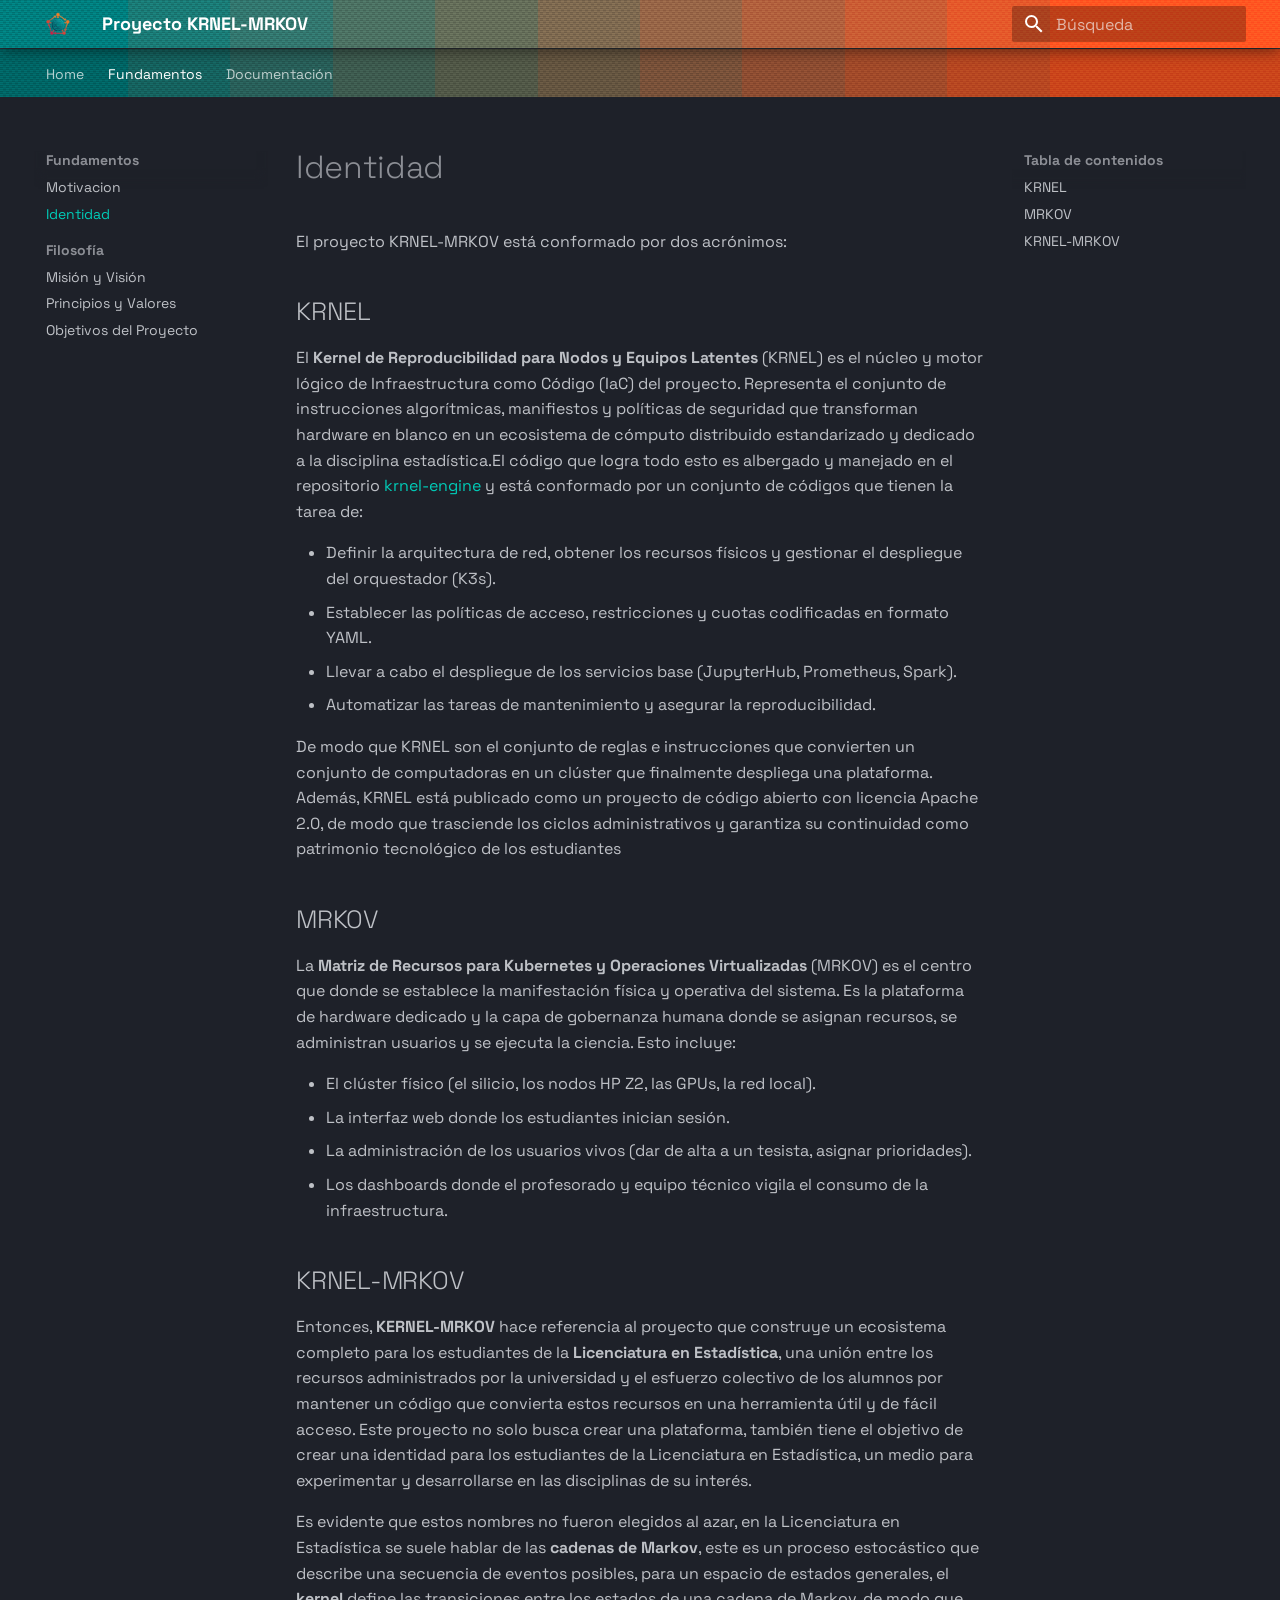
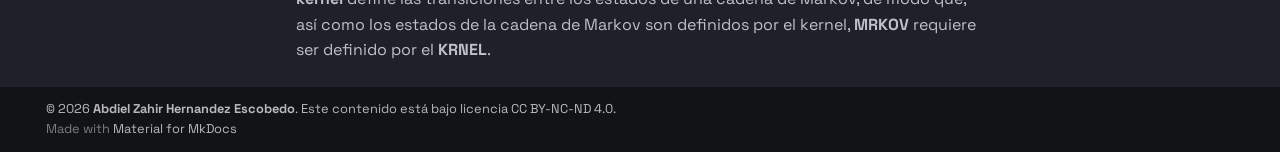
==== fundamentos/identidad/index.html @ 34c0300b "Deployed 8d18aad with MkDocs version: 1.6.1" ====
<!doctype html>
<html lang="es" class="no-js">
  <head>
    
      <meta charset="utf-8">
      <meta name="viewport" content="width=device-width,initial-scale=1">
      
      
        <meta name="author" content="Abdiel Zahir Hernandez Escobedo">
      
      
      
        <link rel="prev" href="../motivacion/">
      
      
        <link rel="next" href="../filosofia/mision-vision/">
      
      
        
      
      
      <link rel="icon" href="../../assets/krnel-mrkov-sqlogo-200.png">
      <meta name="generator" content="mkdocs-1.6.1, mkdocs-material-9.7.6">
    
    
      
        <title>Identidad - Proyecto KRNEL-MRKOV</title>
      
    
    
      <link rel="stylesheet" href="../../assets/stylesheets/main.484c7ddc.min.css">
      
        
        <link rel="stylesheet" href="../../assets/stylesheets/palette.ab4e12ef.min.css">
      
      


    
    
      
    
    
      
        
        
        <link rel="preconnect" href="https://fonts.gstatic.com" crossorigin>
        <link rel="stylesheet" href="https://fonts.googleapis.com/css?family=Space+Grotesk:300,300i,400,400i,700,700i%7CJetBrains+Mono:400,400i,700,700i&display=fallback">
        <style>:root{--md-text-font:"Space Grotesk";--md-code-font:"JetBrains Mono"}</style>
      
    
    
      <link rel="stylesheet" href="../../stylesheets/extra.css">
    
    <script>__md_scope=new URL("../..",location),__md_hash=e=>[...e].reduce(((e,_)=>(e<<5)-e+_.charCodeAt(0)),0),__md_get=(e,_=localStorage,t=__md_scope)=>JSON.parse(_.getItem(t.pathname+"."+e)),__md_set=(e,_,t=localStorage,a=__md_scope)=>{try{t.setItem(a.pathname+"."+e,JSON.stringify(_))}catch(e){}}</script>
    
      

    
    
  </head>
  
  
    
    
      
    
    
    
    
    <body dir="ltr" data-md-color-scheme="slate" data-md-color-primary="teal" data-md-color-accent="deep-orange">
  
    
    <input class="md-toggle" data-md-toggle="drawer" type="checkbox" id="__drawer" autocomplete="off">
    <input class="md-toggle" data-md-toggle="search" type="checkbox" id="__search" autocomplete="off">
    <label class="md-overlay" for="__drawer"></label>
    <div data-md-component="skip">
      
        
        <a href="#identidad" class="md-skip">
          Saltar a contenido
        </a>
      
    </div>
    <div data-md-component="announce">
      
    </div>
    
    
      

<header class="md-header" data-md-component="header">
  <nav class="md-header__inner md-grid" aria-label="Cabecera">
    <a href="../.." title="Proyecto KRNEL-MRKOV" class="md-header__button md-logo" aria-label="Proyecto KRNEL-MRKOV" data-md-component="logo">
      
  <img src="../../assets/krnel-mrkov-sqlogo.png" alt="logo">

    </a>
    <label class="md-header__button md-icon" for="__drawer">
      
      <svg xmlns="http://www.w3.org/2000/svg" viewBox="0 0 24 24"><path d="M3 6h18v2H3zm0 5h18v2H3zm0 5h18v2H3z"/></svg>
    </label>
    <div class="md-header__title" data-md-component="header-title">
      <div class="md-header__ellipsis">
        <div class="md-header__topic">
          <span class="md-ellipsis">
            Proyecto KRNEL-MRKOV
          </span>
        </div>
        <div class="md-header__topic" data-md-component="header-topic">
          <span class="md-ellipsis">
            
              Identidad
            
          </span>
        </div>
      </div>
    </div>
    
      
        <form class="md-header__option" data-md-component="palette">
  
    
    
    
    <input class="md-option" data-md-color-media="" data-md-color-scheme="slate" data-md-color-primary="teal" data-md-color-accent="deep-orange"  aria-hidden="true"  type="radio" name="__palette" id="__palette_0">
    
  
</form>
      
    
    
      <script>var palette=__md_get("__palette");if(palette&&palette.color){if("(prefers-color-scheme)"===palette.color.media){var media=matchMedia("(prefers-color-scheme: light)"),input=document.querySelector(media.matches?"[data-md-color-media='(prefers-color-scheme: light)']":"[data-md-color-media='(prefers-color-scheme: dark)']");palette.color.media=input.getAttribute("data-md-color-media"),palette.color.scheme=input.getAttribute("data-md-color-scheme"),palette.color.primary=input.getAttribute("data-md-color-primary"),palette.color.accent=input.getAttribute("data-md-color-accent")}for(var[key,value]of Object.entries(palette.color))document.body.setAttribute("data-md-color-"+key,value)}</script>
    
    
    
      
      
        <label class="md-header__button md-icon" for="__search">
          
          <svg xmlns="http://www.w3.org/2000/svg" viewBox="0 0 24 24"><path d="M9.5 3A6.5 6.5 0 0 1 16 9.5c0 1.61-.59 3.09-1.56 4.23l.27.27h.79l5 5-1.5 1.5-5-5v-.79l-.27-.27A6.52 6.52 0 0 1 9.5 16 6.5 6.5 0 0 1 3 9.5 6.5 6.5 0 0 1 9.5 3m0 2C7 5 5 7 5 9.5S7 14 9.5 14 14 12 14 9.5 12 5 9.5 5"/></svg>
        </label>
        <div class="md-search" data-md-component="search" role="dialog">
  <label class="md-search__overlay" for="__search"></label>
  <div class="md-search__inner" role="search">
    <form class="md-search__form" name="search">
      <input type="text" class="md-search__input" name="query" aria-label="Búsqueda" placeholder="Búsqueda" autocapitalize="off" autocorrect="off" autocomplete="off" spellcheck="false" data-md-component="search-query" required>
      <label class="md-search__icon md-icon" for="__search">
        
        <svg xmlns="http://www.w3.org/2000/svg" viewBox="0 0 24 24"><path d="M9.5 3A6.5 6.5 0 0 1 16 9.5c0 1.61-.59 3.09-1.56 4.23l.27.27h.79l5 5-1.5 1.5-5-5v-.79l-.27-.27A6.52 6.52 0 0 1 9.5 16 6.5 6.5 0 0 1 3 9.5 6.5 6.5 0 0 1 9.5 3m0 2C7 5 5 7 5 9.5S7 14 9.5 14 14 12 14 9.5 12 5 9.5 5"/></svg>
        
        <svg xmlns="http://www.w3.org/2000/svg" viewBox="0 0 24 24"><path d="M20 11v2H8l5.5 5.5-1.42 1.42L4.16 12l7.92-7.92L13.5 5.5 8 11z"/></svg>
      </label>
      <nav class="md-search__options" aria-label="Buscar">
        
        <button type="reset" class="md-search__icon md-icon" title="Limpiar" aria-label="Limpiar" tabindex="-1">
          
          <svg xmlns="http://www.w3.org/2000/svg" viewBox="0 0 24 24"><path d="M19 6.41 17.59 5 12 10.59 6.41 5 5 6.41 10.59 12 5 17.59 6.41 19 12 13.41 17.59 19 19 17.59 13.41 12z"/></svg>
        </button>
      </nav>
      
        <div class="md-search__suggest" data-md-component="search-suggest"></div>
      
    </form>
    <div class="md-search__output">
      <div class="md-search__scrollwrap" tabindex="0" data-md-scrollfix>
        <div class="md-search-result" data-md-component="search-result">
          <div class="md-search-result__meta">
            Inicializando búsqueda
          </div>
          <ol class="md-search-result__list" role="presentation"></ol>
        </div>
      </div>
    </div>
  </div>
</div>
      
    
    
  </nav>
  
</header>
    
    <div class="md-container" data-md-component="container">
      
      
        
          
            
<nav class="md-tabs" aria-label="Pestañas" data-md-component="tabs">
  <div class="md-grid">
    <ul class="md-tabs__list">
      
        
  
  
  
  
    <li class="md-tabs__item">
      <a href="../.." class="md-tabs__link">
        
  
  
    
  
  Home

      </a>
    </li>
  

      
        
  
  
  
    
  
  
    
    
      <li class="md-tabs__item md-tabs__item--active">
        <a href="../motivacion/" class="md-tabs__link">
          
  
  
  Fundamentos

        </a>
      </li>
    
  

      
        
  
  
  
  
    
    
      <li class="md-tabs__item">
        <a href="../../documentacion/00_inicio/" class="md-tabs__link">
          
  
  
  Documentación

        </a>
      </li>
    
  

      
    </ul>
  </div>
</nav>
          
        
      
      <main class="md-main" data-md-component="main">
        <div class="md-main__inner md-grid">
          
            
              
              <div class="md-sidebar md-sidebar--primary" data-md-component="sidebar" data-md-type="navigation" >
                <div class="md-sidebar__scrollwrap">
                  <div class="md-sidebar__inner">
                    


  


<nav class="md-nav md-nav--primary md-nav--lifted" aria-label="Navegación" data-md-level="0">
  <label class="md-nav__title" for="__drawer">
    <a href="../.." title="Proyecto KRNEL-MRKOV" class="md-nav__button md-logo" aria-label="Proyecto KRNEL-MRKOV" data-md-component="logo">
      
  <img src="../../assets/krnel-mrkov-sqlogo.png" alt="logo">

    </a>
    Proyecto KRNEL-MRKOV
  </label>
  
  <ul class="md-nav__list" data-md-scrollfix>
    
      
      
  
  
  
  
    <li class="md-nav__item">
      <a href="../.." class="md-nav__link">
        
  
  
  <span class="md-ellipsis">
    
  
    Home
  

    
  </span>
  
  

      </a>
    </li>
  

    
      
      
  
  
    
  
  
  
    
    
    
    
      
        
        
      
      
        
      
    
    
    <li class="md-nav__item md-nav__item--active md-nav__item--section md-nav__item--nested">
      
        
        
        <input class="md-nav__toggle md-toggle " type="checkbox" id="__nav_2" checked>
        
          
          <label class="md-nav__link" for="__nav_2" id="__nav_2_label" tabindex="">
            
  
  
  <span class="md-ellipsis">
    
  
    Fundamentos
  

    
  </span>
  
  

            <span class="md-nav__icon md-icon"></span>
          </label>
        
        <nav class="md-nav" data-md-level="1" aria-labelledby="__nav_2_label" aria-expanded="true">
          <label class="md-nav__title" for="__nav_2">
            <span class="md-nav__icon md-icon"></span>
            
  
    Fundamentos
  

          </label>
          <ul class="md-nav__list" data-md-scrollfix>
            
              
                
  
  
  
  
    <li class="md-nav__item">
      <a href="../motivacion/" class="md-nav__link">
        
  
  
  <span class="md-ellipsis">
    
  
    Motivacion
  

    
  </span>
  
  

      </a>
    </li>
  

              
            
              
                
  
  
    
  
  
  
    <li class="md-nav__item md-nav__item--active">
      
      <input class="md-nav__toggle md-toggle" type="checkbox" id="__toc">
      
      
        
      
      
        <label class="md-nav__link md-nav__link--active" for="__toc">
          
  
  
  <span class="md-ellipsis">
    
  
    Identidad
  

    
  </span>
  
  

          <span class="md-nav__icon md-icon"></span>
        </label>
      
      <a href="./" class="md-nav__link md-nav__link--active">
        
  
  
  <span class="md-ellipsis">
    
  
    Identidad
  

    
  </span>
  
  

      </a>
      
        

<nav class="md-nav md-nav--secondary" aria-label="Tabla de contenidos">
  
  
  
    
  
  
    <label class="md-nav__title" for="__toc">
      <span class="md-nav__icon md-icon"></span>
      Tabla de contenidos
    </label>
    <ul class="md-nav__list" data-md-component="toc" data-md-scrollfix>
      
        <li class="md-nav__item">
  <a href="#krnel" class="md-nav__link">
    <span class="md-ellipsis">
      
        KRNEL
      
    </span>
  </a>
  
</li>
      
        <li class="md-nav__item">
  <a href="#mrkov" class="md-nav__link">
    <span class="md-ellipsis">
      
        MRKOV
      
    </span>
  </a>
  
</li>
      
        <li class="md-nav__item">
  <a href="#krnel-mrkov" class="md-nav__link">
    <span class="md-ellipsis">
      
        KRNEL-MRKOV
      
    </span>
  </a>
  
</li>
      
    </ul>
  
</nav>
      
    </li>
  

              
            
              
                
  
  
  
  
    
    
    
    
      
      
        
          
          
        
      
    
    
    <li class="md-nav__item md-nav__item--section md-nav__item--nested">
      
        
        
        <input class="md-nav__toggle md-toggle " type="checkbox" id="__nav_2_3" >
        
          
          <label class="md-nav__link" for="__nav_2_3" id="__nav_2_3_label" tabindex="">
            
  
  
  <span class="md-ellipsis">
    
  
    Filosofía
  

    
  </span>
  
  

            <span class="md-nav__icon md-icon"></span>
          </label>
        
        <nav class="md-nav" data-md-level="2" aria-labelledby="__nav_2_3_label" aria-expanded="false">
          <label class="md-nav__title" for="__nav_2_3">
            <span class="md-nav__icon md-icon"></span>
            
  
    Filosofía
  

          </label>
          <ul class="md-nav__list" data-md-scrollfix>
            
              
                
  
  
  
  
    <li class="md-nav__item">
      <a href="../filosofia/mision-vision/" class="md-nav__link">
        
  
  
  <span class="md-ellipsis">
    
  
    Misión y Visión
  

    
  </span>
  
  

      </a>
    </li>
  

              
            
              
                
  
  
  
  
    <li class="md-nav__item">
      <a href="../filosofia/principios/" class="md-nav__link">
        
  
  
  <span class="md-ellipsis">
    
  
    Principios y Valores
  

    
  </span>
  
  

      </a>
    </li>
  

              
            
              
                
  
  
  
  
    <li class="md-nav__item">
      <a href="../filosofia/objetivos/" class="md-nav__link">
        
  
  
  <span class="md-ellipsis">
    
  
    Objetivos del Proyecto
  

    
  </span>
  
  

      </a>
    </li>
  

              
            
          </ul>
        </nav>
      
    </li>
  

              
            
          </ul>
        </nav>
      
    </li>
  

    
      
      
  
  
  
  
    
    
    
    
      
      
        
      
    
    
    <li class="md-nav__item md-nav__item--nested">
      
        
        
        <input class="md-nav__toggle md-toggle " type="checkbox" id="__nav_3" >
        
          
          <label class="md-nav__link" for="__nav_3" id="__nav_3_label" tabindex="0">
            
  
  
  <span class="md-ellipsis">
    
  
    Documentación
  

    
  </span>
  
  

            <span class="md-nav__icon md-icon"></span>
          </label>
        
        <nav class="md-nav" data-md-level="1" aria-labelledby="__nav_3_label" aria-expanded="false">
          <label class="md-nav__title" for="__nav_3">
            <span class="md-nav__icon md-icon"></span>
            
  
    Documentación
  

          </label>
          <ul class="md-nav__list" data-md-scrollfix>
            
              
                
  
  
  
  
    <li class="md-nav__item">
      <a href="../../documentacion/00_inicio/" class="md-nav__link">
        
  
  
  <span class="md-ellipsis">
    
  
    Bienvenido a la documentación del proyecto KRNEL-MRKOV
  

    
  </span>
  
  

      </a>
    </li>
  

              
            
          </ul>
        </nav>
      
    </li>
  

    
  </ul>
</nav>
                  </div>
                </div>
              </div>
            
            
              
              <div class="md-sidebar md-sidebar--secondary" data-md-component="sidebar" data-md-type="toc" >
                <div class="md-sidebar__scrollwrap">
                  <div class="md-sidebar__inner">
                    

<nav class="md-nav md-nav--secondary" aria-label="Tabla de contenidos">
  
  
  
    
  
  
    <label class="md-nav__title" for="__toc">
      <span class="md-nav__icon md-icon"></span>
      Tabla de contenidos
    </label>
    <ul class="md-nav__list" data-md-component="toc" data-md-scrollfix>
      
        <li class="md-nav__item">
  <a href="#krnel" class="md-nav__link">
    <span class="md-ellipsis">
      
        KRNEL
      
    </span>
  </a>
  
</li>
      
        <li class="md-nav__item">
  <a href="#mrkov" class="md-nav__link">
    <span class="md-ellipsis">
      
        MRKOV
      
    </span>
  </a>
  
</li>
      
        <li class="md-nav__item">
  <a href="#krnel-mrkov" class="md-nav__link">
    <span class="md-ellipsis">
      
        KRNEL-MRKOV
      
    </span>
  </a>
  
</li>
      
    </ul>
  
</nav>
                  </div>
                </div>
              </div>
            
          
          
            <div class="md-content" data-md-component="content">
              
              <article class="md-content__inner md-typeset">
                
                  



<h1 id="identidad">Identidad</h1>
<p>El proyecto KRNEL-MRKOV está conformado por dos acrónimos:</p>
<h2 id="krnel">KRNEL</h2>
<p>El <strong>Kernel de Reproducibilidad para Nodos y Equipos Latentes</strong> (KRNEL) es el núcleo y motor lógico de Infraestructura como Código (IaC) del proyecto. Representa el conjunto de instrucciones algorítmicas, manifiestos y políticas de seguridad que transforman hardware en blanco en un ecosistema de cómputo distribuido estandarizado y dedicado a la disciplina estadística.El código que logra todo esto es albergado y manejado en el repositorio <a href="https://github.com/abdzher/krnel-engine">krnel-engine</a> y está conformado por un conjunto de códigos que tienen la tarea de:</p>
<ul>
<li>Definir la arquitectura de red, obtener los recursos físicos y gestionar el despliegue del orquestador (K3s).</li>
<li>Establecer las políticas de acceso, restricciones y cuotas codificadas en formato YAML.</li>
<li>Llevar a cabo el despliegue de los servicios base (JupyterHub, Prometheus, Spark).</li>
<li>Automatizar las tareas de mantenimiento y asegurar la reproducibilidad.</li>
</ul>
<p>De modo que KRNEL son el conjunto de reglas e instrucciones que convierten un conjunto de computadoras en un clúster que finalmente despliega una plataforma. Además, KRNEL está publicado como un proyecto de código abierto con licencia Apache 2.0, de modo que trasciende los ciclos administrativos y garantiza su continuidad como patrimonio tecnológico de los estudiantes</p>
<h2 id="mrkov">MRKOV</h2>
<p>La <strong>Matriz de Recursos para Kubernetes y Operaciones Virtualizadas</strong> (MRKOV) es el centro que donde se establece la manifestación física y operativa del sistema. Es la plataforma de hardware dedicado y la capa de gobernanza humana donde se asignan recursos, se administran usuarios y se ejecuta la ciencia. Esto incluye:</p>
<ul>
<li>El clúster físico (el silicio, los nodos HP Z2, las GPUs, la red local).</li>
<li>La interfaz web donde los estudiantes inician sesión.</li>
<li>La administración de los usuarios vivos (dar de alta a un tesista, asignar prioridades).</li>
<li>Los dashboards donde el profesorado y equipo técnico vigila el consumo de la infraestructura.</li>
</ul>
<h2 id="krnel-mrkov">KRNEL-MRKOV</h2>
<p>Entonces, <strong>KERNEL-MRKOV</strong> hace referencia al proyecto que construye un ecosistema completo para los estudiantes de la <strong>Licenciatura en Estadística</strong>, una unión entre los recursos administrados por la universidad y el esfuerzo colectivo de los alumnos por mantener un código que convierta estos recursos en una herramienta útil y de fácil acceso. Este proyecto no solo busca crear una plataforma, también tiene el objetivo de crear una identidad para los estudiantes de la Licenciatura en Estadística, un medio para experimentar y desarrollarse en las disciplinas de su interés.</p>
<p>Es evidente que estos nombres no fueron elegidos al azar, en la Licenciatura en Estadística se suele hablar de las <strong>cadenas de Markov</strong>, este es un proceso estocástico que describe una secuencia de eventos posibles, para un espacio de estados generales, el <strong>kernel</strong> define las transiciones entre los estados de una cadena de Markov, de modo que, así como los estados de la cadena de Markov son definidos por el kernel, <strong>MRKOV</strong> requiere ser definido por el <strong>KRNEL</strong>.</p>












                
              </article>
            </div>
          
          
<script>var target=document.getElementById(location.hash.slice(1));target&&target.name&&(target.checked=target.name.startsWith("__tabbed_"))</script>
        </div>
        
          <button type="button" class="md-top md-icon" data-md-component="top" hidden>
  
  <svg xmlns="http://www.w3.org/2000/svg" viewBox="0 0 24 24"><path d="M13 20h-2V8l-5.5 5.5-1.42-1.42L12 4.16l7.92 7.92-1.42 1.42L13 8z"/></svg>
  Volver al principio
</button>
        
      </main>
      
        <footer class="md-footer">
  
  <div class="md-footer-meta md-typeset">
    <div class="md-footer-meta__inner md-grid">
      <div class="md-copyright">
  
    <div class="md-copyright__highlight">
      &copy; 2026 <b>Abdiel Zahir Hernandez Escobedo</b>. 
Este contenido está bajo licencia <a href="https://creativecommons.org/licenses/by-nc-nd/4.0/" target="_blank" rel="noopener">CC BY-NC-ND 4.0</a>.
    </div>
  
  
    Made with
    <a href="https://squidfunk.github.io/mkdocs-material/" target="_blank" rel="noopener">
      Material for MkDocs
    </a>
  
</div>
      
    </div>
  </div>
</footer>
      
    </div>
    <div class="md-dialog" data-md-component="dialog">
      <div class="md-dialog__inner md-typeset"></div>
    </div>
    
    
    
      
      
      <script id="__config" type="application/json">{"annotate": null, "base": "../..", "features": ["navigation.tabs", "navigation.sections", "navigation.top", "navigation.tracking", "content.code.copy", "content.code.annotate", "content.footnote.tooltips", "search.suggest", "search.highlight"], "search": "../../assets/javascripts/workers/search.2c215733.min.js", "tags": null, "translations": {"clipboard.copied": "Copiado al portapapeles", "clipboard.copy": "Copiar al portapapeles", "search.result.more.one": "1 m\u00e1s en esta p\u00e1gina", "search.result.more.other": "# m\u00e1s en esta p\u00e1gina", "search.result.none": "No se encontraron documentos", "search.result.one": "1 documento encontrado", "search.result.other": "# documentos encontrados", "search.result.placeholder": "Teclee para comenzar b\u00fasqueda", "search.result.term.missing": "Falta", "select.version": "Seleccionar versi\u00f3n"}, "version": null}</script>
    
    
      <script src="../../assets/javascripts/bundle.79ae519e.min.js"></script>
      
    
  </body>
</html>
---- assets/stylesheets/main.484c7ddc.min.css ----
@charset "UTF-8";html{-webkit-text-size-adjust:none;-moz-text-size-adjust:none;text-size-adjust:none;box-sizing:border-box}*,:after,:before{box-sizing:inherit}@media (prefers-reduced-motion){*,:after,:before{transition:none!important}}body{margin:0}a,button,input,label{-webkit-tap-highlight-color:transparent}a{color:inherit;text-decoration:none}hr{border:0;box-sizing:initial;display:block;height:.05rem;overflow:visible;padding:0}small{font-size:80%}sub,sup{line-height:1em}img{border-style:none}table{border-collapse:initial;border-spacing:0}td,th{font-weight:400;vertical-align:top}button{background:#0000;border:0;font-family:inherit;font-size:inherit;margin:0;padding:0}input{border:0;outline:none}:root{--md-primary-fg-color:#4051b5;--md-primary-fg-color--light:#5d6cc0;--md-primary-fg-color--dark:#303fa1;--md-primary-bg-color:#fff;--md-primary-bg-color--light:#ffffffb3;--md-accent-fg-color:#526cfe;--md-accent-fg-color--transparent:#526cfe1a;--md-accent-bg-color:#fff;--md-accent-bg-color--light:#ffffffb3}[data-md-color-scheme=default]{color-scheme:light}[data-md-color-scheme=default] img[src$="#gh-dark-mode-only"],[data-md-color-scheme=default] img[src$="#only-dark"]{display:none}:root,[data-md-color-scheme=default]{--md-hue:225deg;--md-default-fg-color:#000000de;--md-default-fg-color--light:#0000008a;--md-default-fg-color--lighter:#00000052;--md-default-fg-color--lightest:#00000012;--md-default-bg-color:#fff;--md-default-bg-color--light:#ffffffb3;--md-default-bg-color--lighter:#ffffff4d;--md-default-bg-color--lightest:#ffffff1f;--md-code-fg-color:#36464e;--md-code-bg-color:#f5f5f5;--md-code-bg-color--light:#f5f5f5b3;--md-code-bg-color--lighter:#f5f5f54d;--md-code-hl-color:#4287ff;--md-code-hl-color--light:#4287ff1a;--md-code-hl-number-color:#d52a2a;--md-code-hl-special-color:#db1457;--md-code-hl-function-color:#a846b9;--md-code-hl-constant-color:#6e59d9;--md-code-hl-keyword-color:#3f6ec6;--md-code-hl-string-color:#1c7d4d;--md-code-hl-name-color:var(--md-code-fg-color);--md-code-hl-operator-color:var(--md-default-fg-color--light);--md-code-hl-punctuation-color:var(--md-default-fg-color--light);--md-code-hl-comment-color:var(--md-default-fg-color--light);--md-code-hl-generic-color:var(--md-default-fg-color--light);--md-code-hl-variable-color:var(--md-default-fg-color--light);--md-typeset-color:var(--md-default-fg-color);--md-typeset-a-color:var(--md-primary-fg-color);--md-typeset-del-color:#f5503d26;--md-typeset-ins-color:#0bd57026;--md-typeset-kbd-color:#fafafa;--md-typeset-kbd-accent-color:#fff;--md-typeset-kbd-border-color:#b8b8b8;--md-typeset-mark-color:#ffff0080;--md-typeset-table-color:#0000001f;--md-typeset-table-color--light:rgba(0,0,0,.035);--md-admonition-fg-color:var(--md-default-fg-color);--md-admonition-bg-color:var(--md-default-bg-color);--md-warning-fg-color:#000000de;--md-warning-bg-color:#ff9;--md-footer-fg-color:#fff;--md-footer-fg-color--light:#ffffffb3;--md-footer-fg-color--lighter:#ffffff73;--md-footer-bg-color:#000000de;--md-footer-bg-color--dark:#00000052;--md-shadow-z1:0 0.2rem 0.5rem #0000000d,0 0 0.05rem #0000001a;--md-shadow-z2:0 0.2rem 0.5rem #0000001a,0 0 0.05rem #00000040;--md-shadow-z3:0 0.2rem 0.5rem #0003,0 0 0.05rem #00000059}.md-icon svg{fill:currentcolor;display:block;height:1.2rem;width:1.2rem}body{-webkit-font-smoothing:antialiased;-moz-osx-font-smoothing:grayscale;--md-text-font-family:var(--md-text-font,_),-apple-system,BlinkMacSystemFont,Helvetica,Arial,sans-serif;--md-code-font-family:var(--md-code-font,_),SFMono-Regular,Consolas,Menlo,monospace}aside,body,input{font-feature-settings:"kern","liga";color:var(--md-typeset-color);font-family:var(--md-text-font-family)}code,kbd,pre{font-feature-settings:"kern";font-family:var(--md-code-font-family)}:root{--md-typeset-table-sort-icon:url('data:image/svg+xml;charset=utf-8,<svg xmlns="http://www.w3.org/2000/svg" viewBox="0 0 24 24"><path d="m18 21-4-4h3V7h-3l4-4 4 4h-3v10h3M2 19v-2h10v2M2 13v-2h7v2M2 7V5h4v2z"/></svg>');--md-typeset-table-sort-icon--asc:url('data:image/svg+xml;charset=utf-8,<svg xmlns="http://www.w3.org/2000/svg" viewBox="0 0 24 24"><path d="M19 17h3l-4 4-4-4h3V3h2M2 17h10v2H2M6 5v2H2V5m0 6h7v2H2z"/></svg>');--md-typeset-table-sort-icon--desc:url('data:image/svg+xml;charset=utf-8,<svg xmlns="http://www.w3.org/2000/svg" viewBox="0 0 24 24"><path d="M19 7h3l-4-4-4 4h3v14h2M2 17h10v2H2M6 5v2H2V5m0 6h7v2H2z"/></svg>')}.md-typeset{-webkit-print-color-adjust:exact;color-adjust:exact;font-size:.8rem;line-height:1.6;overflow-wrap:break-word}@media print{.md-typeset{font-size:.68rem}}.md-typeset blockquote,.md-typeset dl,.md-typeset figure,.md-typeset ol,.md-typeset pre,.md-typeset ul{margin-bottom:1em;margin-top:1em}.md-typeset h1{color:var(--md-default-fg-color--light);font-size:2em;line-height:1.3;margin:0 0 1.25em}.md-typeset h1,.md-typeset h2{font-weight:300;letter-spacing:-.01em}.md-typeset h2{font-size:1.5625em;line-height:1.4;margin:1.6em 0 .64em}.md-typeset h3{font-size:1.25em;font-weight:400;letter-spacing:-.01em;line-height:1.5;margin:1.6em 0 .8em}.md-typeset h2+h3{margin-top:.8em}.md-typeset h4{font-weight:700;letter-spacing:-.01em;margin:1em 0}.md-typeset h5,.md-typeset h6{color:var(--md-default-fg-color--light);font-size:.8em;font-weight:700;letter-spacing:-.01em;margin:1.25em 0}.md-typeset h5{text-transform:uppercase}.md-typeset h5 code{text-transform:none}.md-typeset hr{border-bottom:.05rem solid var(--md-default-fg-color--lightest);display:flow-root;margin:1.5em 0}.md-typeset a{color:var(--md-typeset-a-color);word-break:break-word}.md-typeset a,.md-typeset a:before{transition:color 125ms}.md-typeset a:focus,.md-typeset a:hover{color:var(--md-accent-fg-color)}.md-typeset a:focus code,.md-typeset a:hover code{background-color:var(--md-accent-fg-color--transparent);color:var(--md-accent-fg-color)}.md-typeset a code{color:var(--md-typeset-a-color)}.md-typeset a.focus-visible{outline-color:var(--md-accent-fg-color);outline-offset:.2rem}.md-typeset code,.md-typeset kbd,.md-typeset pre{color:var(--md-code-fg-color);direction:ltr;font-variant-ligatures:none;transition:background-color 125ms}@media print{.md-typeset code,.md-typeset kbd,.md-typeset pre{white-space:pre-wrap}}.md-typeset code{background-color:var(--md-code-bg-color);border-radius:.1rem;-webkit-box-decoration-break:clone;box-decoration-break:clone;font-size:.85em;padding:0 .2941176471em;transition:color 125ms,background-color 125ms;word-break:break-word}.md-typeset code:not(.focus-visible){-webkit-tap-highlight-color:transparent;outline:none}.md-typeset pre{display:flow-root;line-height:1.4;position:relative}.md-typeset pre>code{-webkit-box-decoration-break:slice;box-decoration-break:slice;box-shadow:none;display:block;margin:0;outline-color:var(--md-accent-fg-color);overflow:auto;padding:.7720588235em 1.1764705882em;scrollbar-color:var(--md-default-fg-color--lighter) #0000;scrollbar-width:thin;touch-action:auto;word-break:normal}.md-typeset pre>code:hover{scrollbar-color:var(--md-accent-fg-color) #0000}.md-typeset pre>code::-webkit-scrollbar{height:.2rem;width:.2rem}.md-typeset pre>code::-webkit-scrollbar-thumb{background-color:var(--md-default-fg-color--lighter)}.md-typeset pre>code::-webkit-scrollbar-thumb:hover{background-color:var(--md-accent-fg-color)}.md-typeset kbd{background-color:var(--md-typeset-kbd-color);border-radius:.1rem;box-shadow:0 .1rem 0 .05rem var(--md-typeset-kbd-border-color),0 .1rem 0 var(--md-typeset-kbd-border-color),0 -.1rem .2rem var(--md-typeset-kbd-accent-color) inset;color:var(--md-default-fg-color);display:inline-block;font-size:.75em;padding:0 .6666666667em;vertical-align:text-top;word-break:break-word}.md-typeset mark{background-color:var(--md-typeset-mark-color);-webkit-box-decoration-break:clone;box-decoration-break:clone;color:inherit;word-break:break-word}.md-typeset abbr{cursor:help;text-decoration:none}.md-typeset [data-preview],.md-typeset abbr{border-bottom:.05rem dotted var(--md-default-fg-color--light)}.md-typeset small{opacity:.75}[dir=ltr] .md-typeset sub,[dir=ltr] .md-typeset sup{margin-left:.078125em}[dir=rtl] .md-typeset sub,[dir=rtl] .md-typeset sup{margin-right:.078125em}[dir=ltr] .md-typeset blockquote{padding-left:.6rem}[dir=rtl] .md-typeset blockquote{padding-right:.6rem}[dir=ltr] .md-typeset blockquote{border-left:.2rem solid var(--md-default-fg-color--lighter)}[dir=rtl] .md-typeset blockquote{border-right:.2rem solid var(--md-default-fg-color--lighter)}.md-typeset blockquote{color:var(--md-default-fg-color--light);margin-left:0;margin-right:0}.md-typeset ul{list-style-type:disc}.md-typeset ul[type]{list-style-type:revert-layer}[dir=ltr] .md-typeset ol,[dir=ltr] .md-typeset ul{margin-left:.625em}[dir=rtl] .md-typeset ol,[dir=rtl] .md-typeset ul{margin-right:.625em}.md-typeset ol,.md-typeset ul{padding:0}.md-typeset ol:not([hidden]),.md-typeset ul:not([hidden]){display:flow-root}.md-typeset ol ol,.md-typeset ul ol{list-style-type:lower-alpha}.md-typeset ol ol ol,.md-typeset ul ol ol{list-style-type:lower-roman}.md-typeset ol ol ol ol,.md-typeset ul ol ol ol{list-style-type:upper-alpha}.md-typeset ol ol ol ol ol,.md-typeset ul ol ol ol ol{list-style-type:upper-roman}.md-typeset ol[type],.md-typeset ul[type]{list-style-type:revert-layer}[dir=ltr] .md-typeset ol li,[dir=ltr] .md-typeset ul li{margin-left:1.25em}[dir=rtl] .md-typeset ol li,[dir=rtl] .md-typeset ul li{margin-right:1.25em}.md-typeset ol li,.md-typeset ul li{margin-bottom:.5em}.md-typeset ol li blockquote,.md-typeset ol li p,.md-typeset ul li blockquote,.md-typeset ul li p{margin:.5em 0}.md-typeset ol li:last-child,.md-typeset ul li:last-child{margin-bottom:0}[dir=ltr] .md-typeset ol li ol,[dir=ltr] .md-typeset ol li ul,[dir=ltr] .md-typeset ul li ol,[dir=ltr] .md-typeset ul li ul{margin-left:.625em}[dir=rtl] .md-typeset ol li ol,[dir=rtl] .md-typeset ol li ul,[dir=rtl] .md-typeset ul li ol,[dir=rtl] .md-typeset ul li ul{margin-right:.625em}.md-typeset ol li ol,.md-typeset ol li ul,.md-typeset ul li ol,.md-typeset ul li ul{margin-bottom:.5em;margin-top:.5em}[dir=ltr] .md-typeset dd{margin-left:1.875em}[dir=rtl] .md-typeset dd{margin-right:1.875em}.md-typeset dd{margin-bottom:1.5em;margin-top:1em}.md-typeset img,.md-typeset svg,.md-typeset video{height:auto;max-width:100%}.md-typeset img[align=left]{margin:1em 1em 1em 0}.md-typeset img[align=right]{margin:1em 0 1em 1em}.md-typeset img[align]:only-child{margin-top:0}.md-typeset figure{display:flow-root;margin:1em auto;max-width:100%;text-align:center;width:fit-content}.md-typeset figure img{display:block;margin:0 auto}.md-typeset figcaption{font-style:italic;margin:1em auto;max-width:24rem}.md-typeset iframe{max-width:100%}.md-typeset table:not([class]){background-color:var(--md-default-bg-color);border:.05rem solid var(--md-typeset-table-color);border-radius:.1rem;display:inline-block;font-size:.64rem;max-width:100%;overflow:auto;touch-action:auto}@media print{.md-typeset table:not([class]){display:table}}.md-typeset table:not([class])+*{margin-top:1.5em}.md-typeset table:not([class]) td>:first-child,.md-typeset table:not([class]) th>:first-child{margin-top:0}.md-typeset table:not([class]) td>:last-child,.md-typeset table:not([class]) th>:last-child{margin-bottom:0}.md-typeset table:not([class]) td:not([align]),.md-typeset table:not([class]) th:not([align]){text-align:left}[dir=rtl] .md-typeset table:not([class]) td:not([align]),[dir=rtl] .md-typeset table:not([class]) th:not([align]){text-align:right}.md-typeset table:not([class]) th{font-weight:700;min-width:5rem;padding:.9375em 1.25em;vertical-align:top}.md-typeset table:not([class]) td{border-top:.05rem solid var(--md-typeset-table-color);padding:.9375em 1.25em;vertical-align:top}.md-typeset table:not([class]) tbody tr{transition:background-color 125ms}.md-typeset table:not([class]) tbody tr:hover{background-color:var(--md-typeset-table-color--light);box-shadow:0 .05rem 0 var(--md-default-bg-color) inset}.md-typeset table:not([class]) a{word-break:normal}.md-typeset table th[role=columnheader]{cursor:pointer}[dir=ltr] .md-typeset table th[role=columnheader]:after{margin-left:.5em}[dir=rtl] .md-typeset table th[role=columnheader]:after{margin-right:.5em}.md-typeset table th[role=columnheader]:after{content:"";display:inline-block;height:1.2em;-webkit-mask-image:var(--md-typeset-table-sort-icon);mask-image:var(--md-typeset-table-sort-icon);-webkit-mask-repeat:no-repeat;mask-repeat:no-repeat;-webkit-mask-size:contain;mask-size:contain;transition:background-color 125ms;vertical-align:text-bottom;width:1.2em}.md-typeset table th[role=columnheader]:hover:after{background-color:var(--md-default-fg-color--lighter)}.md-typeset table th[role=columnheader][aria-sort=ascending]:after{background-color:var(--md-default-fg-color--light);-webkit-mask-image:var(--md-typeset-table-sort-icon--asc);mask-image:var(--md-typeset-table-sort-icon--asc)}.md-typeset table th[role=columnheader][aria-sort=descending]:after{background-color:var(--md-default-fg-color--light);-webkit-mask-image:var(--md-typeset-table-sort-icon--desc);mask-image:var(--md-typeset-table-sort-icon--desc)}.md-typeset__scrollwrap{margin:1em -.8rem;overflow-x:auto;touch-action:auto}.md-typeset__table{display:inline-block;margin-bottom:.5em;padding:0 .8rem}@media print{.md-typeset__table{display:block}}html .md-typeset__table table{display:table;margin:0;overflow:hidden;width:100%}@media screen and (max-width:44.984375em){.md-content__inner>pre{margin:1em -.8rem}.md-content__inner>pre code{border-radius:0}}.md-typeset .md-author{border-radius:100%;display:block;flex-shrink:0;height:1.6rem;overflow:hidden;position:relative;transition:color 125ms,transform 125ms;width:1.6rem}.md-typeset .md-author img{display:block}.md-typeset .md-author--more{background:var(--md-default-fg-color--lightest);color:var(--md-default-fg-color--lighter);font-size:.6rem;font-weight:700;line-height:1.6rem;text-align:center}.md-typeset .md-author--long{height:2.4rem;width:2.4rem}.md-typeset a.md-author{transform:scale(1)}.md-typeset a.md-author img{border-radius:100%;filter:grayscale(100%) opacity(75%);transition:filter 125ms}.md-typeset a.md-author:focus,.md-typeset a.md-author:hover{transform:scale(1.1);z-index:1}.md-typeset a.md-author:focus img,.md-typeset a.md-author:hover img{filter:grayscale(0)}.md-banner{background-color:var(--md-footer-bg-color);color:var(--md-footer-fg-color);overflow:auto}@media print{.md-banner{display:none}}.md-banner--warning{background-color:var(--md-warning-bg-color);color:var(--md-warning-fg-color)}.md-banner__inner{font-size:.7rem;margin:.6rem auto;padding:0 .8rem}[dir=ltr] .md-banner__button{float:right}[dir=rtl] .md-banner__button{float:left}.md-banner__button{color:inherit;cursor:pointer;transition:opacity .25s}.no-js .md-banner__button{display:none}.md-banner__button:hover{opacity:.7}html{font-size:125%;height:100%;overflow-x:hidden}@media screen and (min-width:100em){html{font-size:137.5%}}@media screen and (min-width:125em){html{font-size:150%}}body{background-color:var(--md-default-bg-color);display:flex;flex-direction:column;font-size:.5rem;min-height:100%;position:relative;width:100%}@media print{body{display:block}}@media screen and (max-width:59.984375em){body[data-md-scrolllock]{position:fixed}}.md-grid{margin-left:auto;margin-right:auto;max-width:61rem}.md-container{display:flex;flex-direction:column;flex-grow:1}@media print{.md-container{display:block}}.md-main{flex-grow:1}.md-main__inner{display:flex;height:100%;margin-top:1.5rem}.md-ellipsis{overflow:hidden;text-overflow:ellipsis}.md-toggle{display:none}.md-option{height:0;opacity:0;position:absolute;width:0}.md-option:checked+label:not([hidden]){display:block}.md-option.focus-visible+label{outline-color:var(--md-accent-fg-color);outline-style:auto}.md-skip{background-color:var(--md-default-fg-color);border-radius:.1rem;color:var(--md-default-bg-color);font-size:.64rem;margin:.5rem;opacity:0;outline-color:var(--md-accent-fg-color);padding:.3rem .5rem;position:fixed;transform:translateY(.4rem);z-index:-1}.md-skip:focus{opacity:1;transform:translateY(0);transition:transform .25s cubic-bezier(.4,0,.2,1),opacity 175ms 75ms;z-index:10}@page{margin:25mm}:root{--md-clipboard-icon:url('data:image/svg+xml;charset=utf-8,<svg xmlns="http://www.w3.org/2000/svg" viewBox="0 0 24 24"><path d="M19 21H8V7h11m0-2H8a2 2 0 0 0-2 2v14a2 2 0 0 0 2 2h11a2 2 0 0 0 2-2V7a2 2 0 0 0-2-2m-3-4H4a2 2 0 0 0-2 2v14h2V3h12z"/></svg>')}.md-clipboard{border-radius:.1rem;color:var(--md-default-fg-color--lightest);cursor:pointer;height:1.5em;outline-color:var(--md-accent-fg-color);outline-offset:.1rem;transition:color .25s;width:1.5em;z-index:1}@media print{.md-clipboard{display:none}}.md-clipboard:not(.focus-visible){-webkit-tap-highlight-color:transparent;outline:none}:hover>.md-clipboard{color:var(--md-default-fg-color--light)}.md-clipboard:focus,.md-clipboard:hover{color:var(--md-accent-fg-color)}.md-clipboard:after{background-color:currentcolor;content:"";display:block;height:1.125em;margin:0 auto;-webkit-mask-image:var(--md-clipboard-icon);mask-image:var(--md-clipboard-icon);-webkit-mask-position:center;mask-position:center;-webkit-mask-repeat:no-repeat;mask-repeat:no-repeat;-webkit-mask-size:contain;mask-size:contain;width:1.125em}.md-clipboard--inline{cursor:pointer}.md-clipboard--inline code{transition:color .25s,background-color .25s}.md-clipboard--inline:focus code,.md-clipboard--inline:hover code{background-color:var(--md-accent-fg-color--transparent);color:var(--md-accent-fg-color)}:root{--md-code-select-icon:url('data:image/svg+xml;charset=utf-8,<svg xmlns="http://www.w3.org/2000/svg" viewBox="0 0 24 24"><path d="M19 19h-4v2h4c1.1 0 2-.9 2-2v-4h-2m0-12h-4v2h4v4h2V5c0-1.1-.9-2-2-2M5 5h4V3H5c-1.1 0-2 .9-2 2v4h2m0 6H3v4c0 1.1.9 2 2 2h4v-2H5zm2-4h2v2H7zm4 0h2v2h-2zm4 0h2v2h-2zM7 7h2v2H7zm4 0h2v2h-2zm4 0h2v2h-2zm-8 8h2v2H7zm4 0h2v2h-2zm4 0h2v2h-2z"/></svg>');--md-code-copy-icon:url('data:image/svg+xml;charset=utf-8,<svg xmlns="http://www.w3.org/2000/svg" viewBox="0 0 24 24"><path d="M19 21H8V7h11m0-2H8a2 2 0 0 0-2 2v14a2 2 0 0 0 2 2h11a2 2 0 0 0 2-2V7a2 2 0 0 0-2-2m-3-4H4a2 2 0 0 0-2 2v14h2V3h12z"/></svg>')}.md-typeset .md-code__content{display:grid}.md-code__nav{background-color:var(--md-code-bg-color--lighter);border-radius:.1rem;display:flex;gap:.2rem;padding:.2rem;position:absolute;right:.25em;top:.25em;transition:background-color .25s;z-index:1}:hover>.md-code__nav{background-color:var(--md-code-bg-color--light)}.md-code__button{color:var(--md-default-fg-color--lightest);cursor:pointer;display:block;height:1.5em;outline-color:var(--md-accent-fg-color);outline-offset:.1rem;transition:color .25s;width:1.5em}:hover>*>.md-code__button{color:var(--md-default-fg-color--light)}.md-code__button.focus-visible,.md-code__button:hover{color:var(--md-accent-fg-color)}.md-code__button--active{color:var(--md-default-fg-color)!important}.md-code__button:after{background-color:currentcolor;content:"";display:block;height:1.125em;margin:0 auto;-webkit-mask-position:center;mask-position:center;-webkit-mask-repeat:no-repeat;mask-repeat:no-repeat;-webkit-mask-size:contain;mask-size:contain;width:1.125em}.md-code__button[data-md-type=select]:after{-webkit-mask-image:var(--md-code-select-icon);mask-image:var(--md-code-select-icon)}.md-code__button[data-md-type=copy]:after{-webkit-mask-image:var(--md-code-copy-icon);mask-image:var(--md-code-copy-icon)}@keyframes consent{0%{opacity:0;transform:translateY(100%)}to{opacity:1;transform:translateY(0)}}@keyframes overlay{0%{opacity:0}to{opacity:1}}.md-consent__overlay{animation:overlay .25s both;-webkit-backdrop-filter:blur(.1rem);backdrop-filter:blur(.1rem);background-color:#0000008a;height:100%;opacity:1;position:fixed;top:0;width:100%;z-index:5}.md-consent__inner{animation:consent .5s cubic-bezier(.1,.7,.1,1) both;background-color:var(--md-default-bg-color);border:0;border-radius:.1rem;bottom:0;box-shadow:0 0 .2rem #0000001a,0 .2rem .4rem #0003;max-height:100%;overflow:auto;padding:0;position:fixed;width:100%;z-index:5}.md-consent__form{padding:.8rem}.md-consent__settings{display:none;margin:1em 0}input:checked+.md-consent__settings{display:block}.md-consent__controls{margin-bottom:.8rem}.md-typeset .md-consent__controls .md-button{display:inline}@media screen and (max-width:44.984375em){.md-typeset .md-consent__controls .md-button{display:block;margin-top:.4rem;text-align:center;width:100%}}.md-consent label{cursor:pointer}.md-content{flex-grow:1;min-width:0}.md-content__inner{margin:0 .8rem 1.2rem;padding-top:.6rem}@media screen and (min-width:76.25em){[dir=ltr] .md-sidebar--primary:not([hidden])~.md-content>.md-content__inner{margin-left:1.2rem}[dir=ltr] .md-sidebar--secondary:not([hidden])~.md-content>.md-content__inner,[dir=rtl] .md-sidebar--primary:not([hidden])~.md-content>.md-content__inner{margin-right:1.2rem}[dir=rtl] .md-sidebar--secondary:not([hidden])~.md-content>.md-content__inner{margin-left:1.2rem}}.md-content__inner:before{content:"";display:block;height:.4rem}.md-content__inner>:last-child{margin-bottom:0}[dir=ltr] .md-content__button{float:right}[dir=rtl] .md-content__button{float:left}[dir=ltr] .md-content__button{margin-left:.4rem}[dir=rtl] .md-content__button{margin-right:.4rem}.md-content__button{margin:.4rem 0;padding:0}@media print{.md-content__button{display:none}}.md-typeset .md-content__button{color:var(--md-default-fg-color--lighter)}.md-content__button svg{display:inline;vertical-align:top}[dir=rtl] .md-content__button svg{transform:scaleX(-1)}[dir=ltr] .md-dialog{right:.8rem}[dir=rtl] .md-dialog{left:.8rem}.md-dialog{background-color:var(--md-default-fg-color);border-radius:.1rem;bottom:.8rem;box-shadow:var(--md-shadow-z3);min-width:11.1rem;opacity:0;padding:.4rem .6rem;pointer-events:none;position:fixed;transform:translateY(100%);transition:transform 0ms .4s,opacity .4s;z-index:4}@media print{.md-dialog{display:none}}.md-dialog--active{opacity:1;pointer-events:auto;transform:translateY(0);transition:transform .4s cubic-bezier(.075,.85,.175,1),opacity .4s}.md-dialog__inner{color:var(--md-default-bg-color);font-size:.7rem}.md-feedback{margin:2em 0 1em;text-align:center}.md-feedback fieldset{border:none;margin:0;padding:0}.md-feedback__title{font-weight:700;margin:1em auto}.md-feedback__inner{position:relative}.md-feedback__list{display:flex;flex-wrap:wrap;place-content:baseline center;position:relative}.md-feedback__list:hover .md-icon:not(:disabled){color:var(--md-default-fg-color--lighter)}:disabled .md-feedback__list{min-height:1.8rem}.md-feedback__icon{color:var(--md-default-fg-color--light);cursor:pointer;flex-shrink:0;margin:0 .1rem;transition:color 125ms}.md-feedback__icon:not(:disabled).md-icon:hover{color:var(--md-accent-fg-color)}.md-feedback__icon:disabled{color:var(--md-default-fg-color--lightest);pointer-events:none}.md-feedback__note{opacity:0;position:relative;transform:translateY(.4rem);transition:transform .4s cubic-bezier(.1,.7,.1,1),opacity .15s}.md-feedback__note>*{margin:0 auto;max-width:16rem}:disabled .md-feedback__note{opacity:1;transform:translateY(0)}@media print{.md-feedback{display:none}}.md-footer{background-color:var(--md-footer-bg-color);color:var(--md-footer-fg-color)}@media print{.md-footer{display:none}}.md-footer__inner{justify-content:space-between;overflow:auto;padding:.2rem}.md-footer__inner:not([hidden]){display:flex}.md-footer__link{align-items:end;display:flex;flex-grow:0.01;margin-bottom:.4rem;margin-top:1rem;max-width:100%;outline-color:var(--md-accent-fg-color);overflow:hidden;transition:opacity .25s}.md-footer__link:focus,.md-footer__link:hover{opacity:.7}[dir=rtl] .md-footer__link svg{transform:scaleX(-1)}@media screen and (max-width:44.984375em){.md-footer__link--prev{flex-shrink:0}.md-footer__link--prev .md-footer__title{display:none}}[dir=ltr] .md-footer__link--next{margin-left:auto}[dir=rtl] .md-footer__link--next{margin-right:auto}.md-footer__link--next{text-align:right}[dir=rtl] .md-footer__link--next{text-align:left}.md-footer__title{flex-grow:1;font-size:.9rem;margin-bottom:.7rem;max-width:calc(100% - 2.4rem);padding:0 1rem;white-space:nowrap}.md-footer__button{margin:.2rem;padding:.4rem}.md-footer__direction{font-size:.64rem;opacity:.7}.md-footer-meta{background-color:var(--md-footer-bg-color--dark)}.md-footer-meta__inner{display:flex;flex-wrap:wrap;justify-content:space-between;padding:.2rem}html .md-footer-meta.md-typeset a{color:var(--md-footer-fg-color--light)}html .md-footer-meta.md-typeset a:focus,html .md-footer-meta.md-typeset a:hover{color:var(--md-footer-fg-color)}.md-copyright{color:var(--md-footer-fg-color--lighter);font-size:.64rem;margin:auto .6rem;padding:.4rem 0;width:100%}@media screen and (min-width:45em){.md-copyright{width:auto}}.md-copyright__highlight{color:var(--md-footer-fg-color--light)}.md-social{display:inline-flex;gap:.2rem;margin:0 .4rem;padding:.2rem 0 .6rem}@media screen and (min-width:45em){.md-social{padding:.6rem 0}}.md-social__link{display:inline-block;height:1.6rem;text-align:center;width:1.6rem}.md-social__link:before{line-height:1.9}.md-social__link svg{fill:currentcolor;max-height:.8rem;vertical-align:-25%}.md-typeset .md-button{border:.1rem solid;border-radius:.1rem;color:var(--md-primary-fg-color);cursor:pointer;display:inline-block;font-weight:700;padding:.625em 2em;transition:color 125ms,background-color 125ms,border-color 125ms}.md-typeset .md-button--primary{background-color:var(--md-primary-fg-color);border-color:var(--md-primary-fg-color);color:var(--md-primary-bg-color)}.md-typeset .md-button:focus,.md-typeset .md-button:hover{background-color:var(--md-accent-fg-color);border-color:var(--md-accent-fg-color);color:var(--md-accent-bg-color)}[dir=ltr] .md-typeset .md-input{border-top-left-radius:.1rem}[dir=ltr] .md-typeset .md-input,[dir=rtl] .md-typeset .md-input{border-top-right-radius:.1rem}[dir=rtl] .md-typeset .md-input{border-top-left-radius:.1rem}.md-typeset .md-input{border-bottom:.1rem solid var(--md-default-fg-color--lighter);box-shadow:var(--md-shadow-z1);font-size:.8rem;height:1.8rem;padding:0 .6rem;transition:border .25s,box-shadow .25s}.md-typeset .md-input:focus,.md-typeset .md-input:hover{border-bottom-color:var(--md-accent-fg-color);box-shadow:var(--md-shadow-z2)}.md-typeset .md-input--stretch{width:100%}.md-header{background-color:var(--md-primary-fg-color);box-shadow:0 0 .2rem #0000,0 .2rem .4rem #0000;color:var(--md-primary-bg-color);display:block;left:0;position:sticky;right:0;top:0;z-index:4}@media print{.md-header{display:none}}.md-header[hidden]{transform:translateY(-100%);transition:transform .25s cubic-bezier(.8,0,.6,1),box-shadow .25s}.md-header--shadow{box-shadow:0 0 .2rem #0000001a,0 .2rem .4rem #0003;transition:transform .25s cubic-bezier(.1,.7,.1,1),box-shadow .25s}.md-header__inner{align-items:center;display:flex;padding:0 .2rem}.md-header__button{color:currentcolor;cursor:pointer;margin:.2rem;outline-color:var(--md-accent-fg-color);padding:.4rem;position:relative;transition:opacity .25s;vertical-align:middle;z-index:1}.md-header__button:hover{opacity:.7}.md-header__button:not([hidden]){display:inline-block}.md-header__button:not(.focus-visible){-webkit-tap-highlight-color:transparent;outline:none}.md-header__button.md-logo{margin:.2rem;padding:.4rem}@media screen and (max-width:76.234375em){.md-header__button.md-logo{display:none}}.md-header__button.md-logo img,.md-header__button.md-logo svg{fill:currentcolor;display:block;height:1.2rem;width:auto}@media screen and (min-width:60em){.md-header__button[for=__search]{display:none}}.no-js .md-header__button[for=__search]{display:none}[dir=rtl] .md-header__button[for=__search] svg{transform:scaleX(-1)}@media screen and (min-width:76.25em){.md-header__button[for=__drawer]{display:none}}.md-header__topic{display:flex;max-width:100%;position:absolute;transition:transform .4s cubic-bezier(.1,.7,.1,1),opacity .15s;white-space:nowrap}.md-header__topic+.md-header__topic{opacity:0;pointer-events:none;transform:translateX(1.25rem);transition:transform .4s cubic-bezier(1,.7,.1,.1),opacity .15s;z-index:-1}[dir=rtl] .md-header__topic+.md-header__topic{transform:translateX(-1.25rem)}.md-header__topic:first-child{font-weight:700}[dir=ltr] .md-header__title{margin-left:1rem;margin-right:.4rem}[dir=rtl] .md-header__title{margin-left:.4rem;margin-right:1rem}.md-header__title{flex-grow:1;font-size:.9rem;height:2.4rem;line-height:2.4rem}.md-header__title--active .md-header__topic{opacity:0;pointer-events:none;transform:translateX(-1.25rem);transition:transform .4s cubic-bezier(1,.7,.1,.1),opacity .15s;z-index:-1}[dir=rtl] .md-header__title--active .md-header__topic{transform:translateX(1.25rem)}.md-header__title--active .md-header__topic+.md-header__topic{opacity:1;pointer-events:auto;transform:translateX(0);transition:transform .4s cubic-bezier(.1,.7,.1,1),opacity .15s;z-index:0}.md-header__title>.md-header__ellipsis{height:100%;position:relative;width:100%}.md-header__option{display:flex;flex-shrink:0;max-width:100%;transition:max-width 0ms .25s,opacity .25s .25s;white-space:nowrap}[data-md-toggle=search]:checked~.md-header .md-header__option{max-width:0;opacity:0;transition:max-width 0ms,opacity 0ms}.md-header__option>input{bottom:0}.md-header__source{display:none}@media screen and (min-width:60em){[dir=ltr] .md-header__source{margin-left:1rem}[dir=rtl] .md-header__source{margin-right:1rem}.md-header__source{display:block;max-width:11.7rem;width:11.7rem}}@media screen and (min-width:76.25em){[dir=ltr] .md-header__source{margin-left:1.4rem}[dir=rtl] .md-header__source{margin-right:1.4rem}}.md-meta{color:var(--md-default-fg-color--light);font-size:.7rem;line-height:1.3}.md-meta__list{display:inline-flex;flex-wrap:wrap;list-style:none;margin:0;padding:0}.md-meta__item:not(:last-child):after{content:"·";margin-left:.2rem;margin-right:.2rem}.md-meta__link{color:var(--md-typeset-a-color)}.md-meta__link:focus,.md-meta__link:hover{color:var(--md-accent-fg-color)}.md-draft{background-color:#ff1744;border-radius:.125em;color:#fff;display:inline-block;font-weight:700;padding-left:.5714285714em;padding-right:.5714285714em}:root{--md-nav-icon--prev:url('data:image/svg+xml;charset=utf-8,<svg xmlns="http://www.w3.org/2000/svg" viewBox="0 0 24 24"><path d="M20 11v2H8l5.5 5.5-1.42 1.42L4.16 12l7.92-7.92L13.5 5.5 8 11z"/></svg>');--md-nav-icon--next:url('data:image/svg+xml;charset=utf-8,<svg xmlns="http://www.w3.org/2000/svg" viewBox="0 0 24 24"><path d="M8.59 16.58 13.17 12 8.59 7.41 10 6l6 6-6 6z"/></svg>');--md-toc-icon:url('data:image/svg+xml;charset=utf-8,<svg xmlns="http://www.w3.org/2000/svg" viewBox="0 0 24 24"><path d="M3 9h14V7H3zm0 4h14v-2H3zm0 4h14v-2H3zm16 0h2v-2h-2zm0-10v2h2V7zm0 6h2v-2h-2z"/></svg>')}.md-nav{font-size:.7rem;line-height:1.3}.md-nav__title{color:var(--md-default-fg-color--light);display:block;font-weight:700;overflow:hidden;padding:0 .6rem;text-overflow:ellipsis}.md-nav__title .md-nav__button{display:none}.md-nav__title .md-nav__button img{height:100%;width:auto}.md-nav__title .md-nav__button.md-logo img,.md-nav__title .md-nav__button.md-logo svg{fill:currentcolor;display:block;height:2.4rem;max-width:100%;object-fit:contain;width:auto}.md-nav__list{list-style:none;margin:0;padding:0}.md-nav__link{align-items:flex-start;display:flex;gap:.4rem;margin-top:.625em;scroll-snap-align:start;transition:color 125ms}.md-nav__link--passed,.md-nav__link--passed code{color:var(--md-default-fg-color--light)}.md-nav__item .md-nav__link--active,.md-nav__item .md-nav__link--active code{color:var(--md-typeset-a-color)}.md-nav__link .md-ellipsis{position:relative}.md-nav__link .md-ellipsis code{word-break:normal}[dir=ltr] .md-nav__link .md-icon:last-child{margin-left:auto}[dir=rtl] .md-nav__link .md-icon:last-child{margin-right:auto}.md-nav__link .md-typeset{font-size:.7rem;line-height:1.3}.md-nav__link svg{fill:currentcolor;flex-shrink:0;height:1.3em;position:relative}.md-nav__link[for]:focus,.md-nav__link[for]:hover,.md-nav__link[href]:focus,.md-nav__link[href]:hover{color:var(--md-accent-fg-color);cursor:pointer}.md-nav__link[for]:focus code,.md-nav__link[for]:hover code,.md-nav__link[href]:focus code,.md-nav__link[href]:hover code{background-color:var(--md-accent-fg-color--transparent);color:var(--md-accent-fg-color)}.md-nav__link.focus-visible{outline-color:var(--md-accent-fg-color);outline-offset:.2rem}.md-nav--primary .md-nav__link[for=__toc]{display:none}.md-nav--primary .md-nav__link[for=__toc] .md-icon:after{background-color:currentcolor;display:block;height:100%;-webkit-mask-image:var(--md-toc-icon);mask-image:var(--md-toc-icon);width:100%}.md-nav--primary .md-nav__link[for=__toc]~.md-nav{display:none}.md-nav__container>.md-nav__link{margin-top:0}.md-nav__container>.md-nav__link:first-child{flex-grow:1;min-width:0}.md-nav__icon{flex-shrink:0}.md-nav__source{display:none}@media screen and (max-width:76.234375em){.md-nav--primary,.md-nav--primary .md-nav{background-color:var(--md-default-bg-color);display:flex;flex-direction:column;height:100%;left:0;position:absolute;right:0;top:0;z-index:1}.md-nav--primary .md-nav__item,.md-nav--primary .md-nav__title{font-size:.8rem;line-height:1.5}.md-nav--primary .md-nav__title{background-color:var(--md-default-fg-color--lightest);color:var(--md-default-fg-color--light);cursor:pointer;height:5.6rem;line-height:2.4rem;padding:3rem .8rem .2rem;position:relative;white-space:nowrap}[dir=ltr] .md-nav--primary .md-nav__title .md-nav__icon{left:.4rem}[dir=rtl] .md-nav--primary .md-nav__title .md-nav__icon{right:.4rem}.md-nav--primary .md-nav__title .md-nav__icon{display:block;height:1.2rem;margin:.2rem;position:absolute;top:.4rem;width:1.2rem}.md-nav--primary .md-nav__title .md-nav__icon:after{background-color:currentcolor;content:"";display:block;height:100%;-webkit-mask-image:var(--md-nav-icon--prev);mask-image:var(--md-nav-icon--prev);-webkit-mask-position:center;mask-position:center;-webkit-mask-repeat:no-repeat;mask-repeat:no-repeat;-webkit-mask-size:contain;mask-size:contain;width:100%}.md-nav--primary .md-nav__title~.md-nav__list{background-color:var(--md-default-bg-color);box-shadow:0 .05rem 0 var(--md-default-fg-color--lightest) inset;overflow-y:auto;scroll-snap-type:y mandatory;touch-action:pan-y}.md-nav--primary .md-nav__title~.md-nav__list>:first-child{border-top:0}.md-nav--primary .md-nav__title[for=__drawer]{background-color:var(--md-primary-fg-color);color:var(--md-primary-bg-color);font-weight:700}.md-nav--primary .md-nav__title .md-logo{display:block;left:.2rem;margin:.2rem;padding:.4rem;position:absolute;right:.2rem;top:.2rem}.md-nav--primary .md-nav__list{flex:1}.md-nav--primary .md-nav__item{border-top:.05rem solid var(--md-default-fg-color--lightest)}.md-nav--primary .md-nav__item--active>.md-nav__link{color:var(--md-typeset-a-color)}.md-nav--primary .md-nav__item--active>.md-nav__link:focus,.md-nav--primary .md-nav__item--active>.md-nav__link:hover{color:var(--md-accent-fg-color)}.md-nav--primary .md-nav__link{margin-top:0;padding:.6rem .8rem}.md-nav--primary .md-nav__link svg{margin-top:.1em}.md-nav--primary .md-nav__link>.md-nav__link{padding:0}[dir=ltr] .md-nav--primary .md-nav__link .md-nav__icon{margin-right:-.2rem}[dir=rtl] .md-nav--primary .md-nav__link .md-nav__icon{margin-left:-.2rem}.md-nav--primary .md-nav__link .md-nav__icon{font-size:1.2rem;height:1.2rem;width:1.2rem}.md-nav--primary .md-nav__link .md-nav__icon:after{background-color:currentcolor;content:"";display:block;height:100%;-webkit-mask-image:var(--md-nav-icon--next);mask-image:var(--md-nav-icon--next);-webkit-mask-position:center;mask-position:center;-webkit-mask-repeat:no-repeat;mask-repeat:no-repeat;-webkit-mask-size:contain;mask-size:contain;width:100%}[dir=rtl] .md-nav--primary .md-nav__icon:after{transform:scale(-1)}.md-nav--primary .md-nav--secondary .md-nav{background-color:initial;position:static}[dir=ltr] .md-nav--primary .md-nav--secondary .md-nav .md-nav__link{padding-left:1.4rem}[dir=rtl] .md-nav--primary .md-nav--secondary .md-nav .md-nav__link{padding-right:1.4rem}[dir=ltr] .md-nav--primary .md-nav--secondary .md-nav .md-nav .md-nav__link{padding-left:2rem}[dir=rtl] .md-nav--primary .md-nav--secondary .md-nav .md-nav .md-nav__link{padding-right:2rem}[dir=ltr] .md-nav--primary .md-nav--secondary .md-nav .md-nav .md-nav .md-nav__link{padding-left:2.6rem}[dir=rtl] .md-nav--primary .md-nav--secondary .md-nav .md-nav .md-nav .md-nav__link{padding-right:2.6rem}[dir=ltr] .md-nav--primary .md-nav--secondary .md-nav .md-nav .md-nav .md-nav .md-nav__link{padding-left:3.2rem}[dir=rtl] .md-nav--primary .md-nav--secondary .md-nav .md-nav .md-nav .md-nav .md-nav__link{padding-right:3.2rem}.md-nav--secondary{background-color:initial}.md-nav__toggle~.md-nav{display:flex;opacity:0;transform:translateX(100%);transition:transform .25s cubic-bezier(.8,0,.6,1),opacity 125ms 50ms}[dir=rtl] .md-nav__toggle~.md-nav{transform:translateX(-100%)}.md-nav__toggle:checked~.md-nav{opacity:1;transform:translateX(0);transition:transform .25s cubic-bezier(.4,0,.2,1),opacity 125ms 125ms}.md-nav__toggle:checked~.md-nav>.md-nav__list{backface-visibility:hidden}}@media screen and (max-width:59.984375em){.md-nav--primary .md-nav__link[for=__toc]{display:flex}.md-nav--primary .md-nav__link[for=__toc] .md-icon:after{content:""}.md-nav--primary .md-nav__link[for=__toc]+.md-nav__link{display:none}.md-nav--primary .md-nav__link[for=__toc]~.md-nav{display:flex}.md-nav__source{background-color:var(--md-primary-fg-color--dark);color:var(--md-primary-bg-color);display:block;padding:0 .2rem}}@media screen and (min-width:60em) and (max-width:76.234375em){.md-nav--integrated .md-nav__link[for=__toc]{display:flex}.md-nav--integrated .md-nav__link[for=__toc] .md-icon:after{content:""}.md-nav--integrated .md-nav__link[for=__toc]+.md-nav__link{display:none}.md-nav--integrated .md-nav__link[for=__toc]~.md-nav{display:flex}}@media screen and (min-width:60em){.md-nav{margin-bottom:-.4rem}.md-nav--secondary .md-nav__title{background:var(--md-default-bg-color);box-shadow:0 0 .4rem .4rem var(--md-default-bg-color);position:sticky;top:0;z-index:1}.md-nav--secondary .md-nav__title[for=__toc]{scroll-snap-align:start}.md-nav--secondary .md-nav__title .md-nav__icon{display:none}[dir=ltr] .md-nav--secondary .md-nav__list{padding-left:.6rem}[dir=rtl] .md-nav--secondary .md-nav__list{padding-right:.6rem}.md-nav--secondary .md-nav__list{padding-bottom:.4rem}[dir=ltr] .md-nav--secondary .md-nav__item>.md-nav__link{margin-right:.4rem}[dir=rtl] .md-nav--secondary .md-nav__item>.md-nav__link{margin-left:.4rem}}@media screen and (min-width:76.25em){.md-nav{margin-bottom:-.4rem;transition:max-height .25s cubic-bezier(.86,0,.07,1)}.md-nav--primary .md-nav__title{background:var(--md-default-bg-color);box-shadow:0 0 .4rem .4rem var(--md-default-bg-color);position:sticky;top:0;z-index:1}.md-nav--primary .md-nav__title[for=__drawer]{scroll-snap-align:start}.md-nav--primary .md-nav__title .md-nav__icon{display:none}[dir=ltr] .md-nav--primary .md-nav__list{padding-left:.6rem}[dir=rtl] .md-nav--primary .md-nav__list{padding-right:.6rem}.md-nav--primary .md-nav__list{padding-bottom:.4rem}[dir=ltr] .md-nav--primary .md-nav__item>.md-nav__link{margin-right:.4rem}[dir=rtl] .md-nav--primary .md-nav__item>.md-nav__link{margin-left:.4rem}.md-nav__toggle~.md-nav{display:grid;grid-template-rows:minmax(.4rem,0fr);opacity:0;transition:grid-template-rows .25s cubic-bezier(.86,0,.07,1),opacity .25s,visibility 0ms .25s;visibility:collapse}.md-nav__toggle~.md-nav>.md-nav__list{overflow:hidden}.md-nav__toggle.md-toggle--indeterminate~.md-nav,.md-nav__toggle:checked~.md-nav{grid-template-rows:minmax(.4rem,1fr);opacity:1;transition:grid-template-rows .25s cubic-bezier(.86,0,.07,1),opacity .15s .1s,visibility 0ms;visibility:visible}.md-nav__toggle.md-toggle--indeterminate~.md-nav{transition:none}.md-nav__item--nested>.md-nav>.md-nav__title{display:none}.md-nav__item--section{display:block;margin:1.25em 0}.md-nav__item--section:last-child{margin-bottom:0}.md-nav__item--section>.md-nav__link{font-weight:700}.md-nav__item--section>.md-nav__link[for]{color:var(--md-default-fg-color--light)}.md-nav__item--section>.md-nav__link:not(.md-nav__container){pointer-events:none}.md-nav__item--section>.md-nav__link .md-icon,.md-nav__item--section>.md-nav__link>[for]{display:none}[dir=ltr] .md-nav__item--section>.md-nav{margin-left:-.6rem}[dir=rtl] .md-nav__item--section>.md-nav{margin-right:-.6rem}.md-nav__item--section>.md-nav{display:block;opacity:1;visibility:visible}.md-nav__item--section>.md-nav>.md-nav__list>.md-nav__item{padding:0}.md-nav__icon{border-radius:100%;height:.9rem;transition:background-color .25s;width:.9rem}.md-nav__icon:hover{background-color:var(--md-accent-fg-color--transparent)}.md-nav__icon:after{background-color:currentcolor;border-radius:100%;content:"";display:inline-block;height:100%;-webkit-mask-image:var(--md-nav-icon--next);mask-image:var(--md-nav-icon--next);-webkit-mask-position:center;mask-position:center;-webkit-mask-repeat:no-repeat;mask-repeat:no-repeat;-webkit-mask-size:contain;mask-size:contain;transition:transform .25s;vertical-align:-.1rem;width:100%}[dir=rtl] .md-nav__icon:after{transform:rotate(180deg)}.md-nav__item--nested .md-nav__toggle:checked~.md-nav__link .md-nav__icon:after,.md-nav__item--nested .md-toggle--indeterminate~.md-nav__link .md-nav__icon:after{transform:rotate(90deg)}.md-nav--lifted>.md-nav__list>.md-nav__item,.md-nav--lifted>.md-nav__title{display:none}.md-nav--lifted>.md-nav__list>.md-nav__item--active{display:block}.md-nav--lifted>.md-nav__list>.md-nav__item--active>.md-nav__link{background:var(--md-default-bg-color);box-shadow:0 0 .4rem .4rem var(--md-default-bg-color);margin-top:0;position:sticky;top:0;z-index:1}.md-nav--lifted>.md-nav__list>.md-nav__item--active>.md-nav__link:not(.md-nav__container){pointer-events:none}.md-nav--lifted>.md-nav__list>.md-nav__item--active.md-nav__item--section{margin:0}[dir=ltr] .md-nav--lifted>.md-nav__list>.md-nav__item>.md-nav:not(.md-nav--secondary){margin-left:-.6rem}[dir=rtl] .md-nav--lifted>.md-nav__list>.md-nav__item>.md-nav:not(.md-nav--secondary){margin-right:-.6rem}.md-nav--lifted>.md-nav__list>.md-nav__item>[for]{color:var(--md-default-fg-color--light)}.md-nav--lifted .md-nav[data-md-level="1"]{grid-template-rows:minmax(.4rem,1fr);opacity:1;visibility:visible}[dir=ltr] .md-nav--integrated>.md-nav__list>.md-nav__item--active .md-nav--secondary{border-left:.05rem solid var(--md-primary-fg-color)}[dir=rtl] .md-nav--integrated>.md-nav__list>.md-nav__item--active .md-nav--secondary{border-right:.05rem solid var(--md-primary-fg-color)}.md-nav--integrated>.md-nav__list>.md-nav__item--active .md-nav--secondary{display:block;margin-bottom:1.25em;opacity:1;visibility:visible}.md-nav--integrated>.md-nav__list>.md-nav__item--active .md-nav--secondary>.md-nav__list{overflow:visible;padding-bottom:0}.md-nav--integrated>.md-nav__list>.md-nav__item--active .md-nav--secondary>.md-nav__title{display:none}}.md-pagination{font-size:.8rem;font-weight:700;gap:.4rem}.md-pagination,.md-pagination>*{align-items:center;display:flex;justify-content:center}.md-pagination>*{border-radius:.2rem;height:1.8rem;min-width:1.8rem;text-align:center}.md-pagination__current{background-color:var(--md-default-fg-color--lightest);color:var(--md-default-fg-color--light)}.md-pagination__link{transition:color 125ms,background-color 125ms}.md-pagination__link:focus,.md-pagination__link:hover{background-color:var(--md-accent-fg-color--transparent);color:var(--md-accent-fg-color)}.md-pagination__link:focus svg,.md-pagination__link:hover svg{color:var(--md-accent-fg-color)}.md-pagination__link.focus-visible{outline-color:var(--md-accent-fg-color);outline-offset:.2rem}.md-pagination__link svg{fill:currentcolor;color:var(--md-default-fg-color--lighter);display:block;max-height:100%;width:1.2rem}:root{--md-path-icon:url('data:image/svg+xml;charset=utf-8,<svg xmlns="http://www.w3.org/2000/svg" viewBox="0 0 24 24"><path d="M8.59 16.58 13.17 12 8.59 7.41 10 6l6 6-6 6z"/></svg>')}.md-path{font-size:.7rem;margin:0 .8rem;overflow:auto;padding-top:1.2rem}.md-path:not([hidden]){display:block}@media screen and (min-width:76.25em){.md-path{margin:0 1.2rem}}.md-path__list{align-items:center;display:flex;gap:.2rem;list-style:none;margin:0;padding:0}.md-path__item:not(:first-child){display:inline-flex;gap:.2rem;white-space:nowrap}.md-path__item:not(:first-child):before{background-color:var(--md-default-fg-color--lighter);content:"";display:inline;height:.8rem;-webkit-mask-image:var(--md-path-icon);mask-image:var(--md-path-icon);width:.8rem}.md-path__link{align-items:center;color:var(--md-default-fg-color--light);display:flex}.md-path__link:focus,.md-path__link:hover{color:var(--md-accent-fg-color)}:root{--md-post-pin-icon:url('data:image/svg+xml;charset=utf-8,<svg xmlns="http://www.w3.org/2000/svg" viewBox="0 0 24 24"><path d="M16 12V4h1V2H7v2h1v8l-2 2v2h5.2v6h1.6v-6H18v-2z"/></svg>')}.md-post__back{border-bottom:.05rem solid var(--md-default-fg-color--lightest);margin-bottom:1.2rem;padding-bottom:1.2rem}@media screen and (max-width:76.234375em){.md-post__back{display:none}}[dir=rtl] .md-post__back svg{transform:scaleX(-1)}.md-post__authors{display:flex;flex-direction:column;gap:.6rem;margin:0 .6rem 1.2rem}.md-post .md-post__meta a{transition:color 125ms}.md-post .md-post__meta a:focus,.md-post .md-post__meta a:hover{color:var(--md-accent-fg-color)}.md-post__title{color:var(--md-default-fg-color--light);font-weight:700}.md-post--excerpt{margin-bottom:3.2rem}.md-post--excerpt .md-post__header{align-items:center;display:flex;gap:.6rem;min-height:1.6rem}.md-post--excerpt .md-post__authors{align-items:center;display:inline-flex;flex-direction:row;gap:.2rem;margin:0;min-height:2.4rem}[dir=ltr] .md-post--excerpt .md-post__meta .md-meta__list{margin-right:.4rem}[dir=rtl] .md-post--excerpt .md-post__meta .md-meta__list{margin-left:.4rem}.md-post--excerpt .md-post__content>:first-child{--md-scroll-margin:6rem;margin-top:0}.md-post>.md-nav--secondary{margin:1em 0}.md-pin{background:var(--md-default-fg-color--lightest);border-radius:1rem;margin-top:-.05rem;padding:.2rem}.md-pin:after{background-color:currentcolor;content:"";display:block;height:.6rem;margin:0 auto;-webkit-mask-image:var(--md-post-pin-icon);mask-image:var(--md-post-pin-icon);-webkit-mask-position:center;mask-position:center;-webkit-mask-repeat:no-repeat;mask-repeat:no-repeat;-webkit-mask-size:contain;mask-size:contain;width:.6rem}.md-profile{align-items:center;display:flex;font-size:.7rem;gap:.6rem;line-height:1.4;width:100%}.md-profile__description{flex-grow:1}.md-content--post{display:flex}@media screen and (max-width:76.234375em){.md-content--post{flex-flow:column-reverse}}.md-content--post>.md-content__inner{flex-grow:1;min-width:0}@media screen and (min-width:76.25em){[dir=ltr] .md-content--post>.md-content__inner{margin-left:1.2rem}[dir=rtl] .md-content--post>.md-content__inner{margin-right:1.2rem}}@media screen and (max-width:76.234375em){.md-sidebar.md-sidebar--post{padding:0;position:static;width:100%}.md-sidebar.md-sidebar--post .md-sidebar__scrollwrap{overflow:visible}.md-sidebar.md-sidebar--post .md-sidebar__inner{padding:0}.md-sidebar.md-sidebar--post .md-post__meta{margin-left:.6rem;margin-right:.6rem}.md-sidebar.md-sidebar--post .md-nav__item{border:none;display:inline}.md-sidebar.md-sidebar--post .md-nav__list{display:inline-flex;flex-wrap:wrap;gap:.6rem;padding-bottom:.6rem;padding-top:.6rem}.md-sidebar.md-sidebar--post .md-nav__link{padding:0}.md-sidebar.md-sidebar--post .md-nav{height:auto;margin-bottom:0;position:static}}:root{--md-progress-value:0;--md-progress-delay:400ms}.md-progress{background:var(--md-primary-bg-color);height:.075rem;opacity:min(clamp(0,var(--md-progress-value),1),clamp(0,100 - var(--md-progress-value),1));position:fixed;top:0;transform:scaleX(calc(var(--md-progress-value)*1%));transform-origin:left;transition:transform .5s cubic-bezier(.19,1,.22,1),opacity .25s var(--md-progress-delay);width:100%;z-index:4}:root{--md-search-result-icon:url('data:image/svg+xml;charset=utf-8,<svg xmlns="http://www.w3.org/2000/svg" viewBox="0 0 24 24"><path d="M14 2H6a2 2 0 0 0-2 2v16a2 2 0 0 0 2 2h7c-.41-.25-.8-.56-1.14-.9-.33-.33-.61-.7-.86-1.1H6V4h7v5h5v1.18c.71.16 1.39.43 2 .82V8zm6.31 16.9c1.33-2.11.69-4.9-1.4-6.22-2.11-1.33-4.91-.68-6.22 1.4-1.34 2.11-.69 4.89 1.4 6.22 1.46.93 3.32.93 4.79.02L22 23.39 23.39 22zm-3.81.1a2.5 2.5 0 0 1-2.5-2.5 2.5 2.5 0 0 1 2.5-2.5 2.5 2.5 0 0 1 2.5 2.5 2.5 2.5 0 0 1-2.5 2.5"/></svg>')}.md-search{position:relative}@media screen and (min-width:60em){.md-search{padding:.2rem 0}}.no-js .md-search{display:none}.md-search__overlay{opacity:0;z-index:1}@media screen and (max-width:59.984375em){[dir=ltr] .md-search__overlay{left:-2.2rem}[dir=rtl] .md-search__overlay{right:-2.2rem}.md-search__overlay{background-color:var(--md-default-bg-color);border-radius:1rem;height:2rem;overflow:hidden;pointer-events:none;position:absolute;top:-1rem;transform-origin:center;transition:transform .3s .1s,opacity .2s .2s;width:2rem}[data-md-toggle=search]:checked~.md-header .md-search__overlay{opacity:1;transition:transform .4s,opacity .1s}}@media screen and (min-width:60em){[dir=ltr] .md-search__overlay{left:0}[dir=rtl] .md-search__overlay{right:0}.md-search__overlay{background-color:#0000008a;cursor:pointer;height:0;position:fixed;top:0;transition:width 0ms .25s,height 0ms .25s,opacity .25s;width:0}[data-md-toggle=search]:checked~.md-header .md-search__overlay{height:200vh;opacity:1;transition:width 0ms,height 0ms,opacity .25s;width:100%}}@media screen and (max-width:29.984375em){[data-md-toggle=search]:checked~.md-header .md-search__overlay{transform:scale(45)}}@media screen and (min-width:30em) and (max-width:44.984375em){[data-md-toggle=search]:checked~.md-header .md-search__overlay{transform:scale(60)}}@media screen and (min-width:45em) and (max-width:59.984375em){[data-md-toggle=search]:checked~.md-header .md-search__overlay{transform:scale(75)}}.md-search__inner{backface-visibility:hidden}@media screen and (max-width:59.984375em){[dir=ltr] .md-search__inner{left:0}[dir=rtl] .md-search__inner{right:0}.md-search__inner{height:0;opacity:0;overflow:hidden;position:fixed;top:0;transform:translateX(5%);transition:width 0ms .3s,height 0ms .3s,transform .15s cubic-bezier(.4,0,.2,1) .15s,opacity .15s .15s;width:0;z-index:2}[dir=rtl] .md-search__inner{transform:translateX(-5%)}[data-md-toggle=search]:checked~.md-header .md-search__inner{height:100%;opacity:1;transform:translateX(0);transition:width 0ms 0ms,height 0ms 0ms,transform .15s cubic-bezier(.1,.7,.1,1) .15s,opacity .15s .15s;width:100%}}@media screen and (min-width:60em){[dir=ltr] .md-search__inner{float:right}[dir=rtl] .md-search__inner{float:left}.md-search__inner{padding:.1rem 0;position:relative;transition:width .25s cubic-bezier(.1,.7,.1,1);width:11.7rem}}@media screen and (min-width:60em) and (max-width:76.234375em){[data-md-toggle=search]:checked~.md-header .md-search__inner{width:23.4rem}}@media screen and (min-width:76.25em){[data-md-toggle=search]:checked~.md-header .md-search__inner{width:34.4rem}}.md-search__form{background-color:var(--md-default-bg-color);box-shadow:0 0 .6rem #0000;height:2.4rem;position:relative;transition:color .25s,background-color .25s;z-index:2}@media screen and (min-width:60em){.md-search__form{background-color:#00000042;border-radius:.1rem;height:1.8rem}.md-search__form:hover{background-color:#ffffff1f}}[data-md-toggle=search]:checked~.md-header .md-search__form{background-color:var(--md-default-bg-color);border-radius:.1rem .1rem 0 0;box-shadow:0 0 .6rem #00000012;color:var(--md-default-fg-color)}[dir=ltr] .md-search__input{padding-left:3.6rem;padding-right:2.2rem}[dir=rtl] .md-search__input{padding-left:2.2rem;padding-right:3.6rem}.md-search__input{background:#0000;font-size:.9rem;height:100%;position:relative;text-overflow:ellipsis;width:100%;z-index:2}.md-search__input::placeholder{transition:color .25s}.md-search__input::placeholder,.md-search__input~.md-search__icon{color:var(--md-default-fg-color--light)}.md-search__input::-ms-clear{display:none}@media screen and (max-width:59.984375em){.md-search__input{font-size:.9rem;height:2.4rem;width:100%}}@media screen and (min-width:60em){[dir=ltr] .md-search__input{padding-left:2.2rem}[dir=rtl] .md-search__input{padding-right:2.2rem}.md-search__input{color:inherit;font-size:.8rem}.md-search__input::placeholder{color:var(--md-primary-bg-color--light)}.md-search__input+.md-search__icon{color:var(--md-primary-bg-color)}[data-md-toggle=search]:checked~.md-header .md-search__input{text-overflow:clip}[data-md-toggle=search]:checked~.md-header .md-search__input+.md-search__icon{color:var(--md-default-fg-color--light)}[data-md-toggle=search]:checked~.md-header .md-search__input::placeholder{color:#0000}}.md-search__icon{cursor:pointer;display:inline-block;height:1.2rem;transition:color .25s,opacity .25s;width:1.2rem}.md-search__icon:hover{opacity:.7}[dir=ltr] .md-search__icon[for=__search]{left:.5rem}[dir=rtl] .md-search__icon[for=__search]{right:.5rem}.md-search__icon[for=__search]{position:absolute;top:.3rem;z-index:2}[dir=rtl] .md-search__icon[for=__search] svg{transform:scaleX(-1)}@media screen and (max-width:59.984375em){[dir=ltr] .md-search__icon[for=__search]{left:.8rem}[dir=rtl] .md-search__icon[for=__search]{right:.8rem}.md-search__icon[for=__search]{top:.6rem}.md-search__icon[for=__search] svg:first-child{display:none}}@media screen and (min-width:60em){.md-search__icon[for=__search]{pointer-events:none}.md-search__icon[for=__search] svg:last-child{display:none}}[dir=ltr] .md-search__options{right:.5rem}[dir=rtl] .md-search__options{left:.5rem}.md-search__options{pointer-events:none;position:absolute;top:.3rem;z-index:2}@media screen and (max-width:59.984375em){[dir=ltr] .md-search__options{right:.8rem}[dir=rtl] .md-search__options{left:.8rem}.md-search__options{top:.6rem}}[dir=ltr] .md-search__options>.md-icon{margin-left:.2rem}[dir=rtl] .md-search__options>.md-icon{margin-right:.2rem}.md-search__options>.md-icon{color:var(--md-default-fg-color--light);opacity:0;transform:scale(.75);transition:transform .15s cubic-bezier(.1,.7,.1,1),opacity .15s}.md-search__options>.md-icon:not(.focus-visible){-webkit-tap-highlight-color:transparent;outline:none}[data-md-toggle=search]:checked~.md-header .md-search__input:valid~.md-search__options>.md-icon{opacity:1;pointer-events:auto;transform:scale(1)}[data-md-toggle=search]:checked~.md-header .md-search__input:valid~.md-search__options>.md-icon:hover{opacity:.7}[dir=ltr] .md-search__suggest{padding-left:3.6rem;padding-right:2.2rem}[dir=rtl] .md-search__suggest{padding-left:2.2rem;padding-right:3.6rem}.md-search__suggest{align-items:center;color:var(--md-default-fg-color--lighter);display:flex;font-size:.9rem;height:100%;opacity:0;position:absolute;top:0;transition:opacity 50ms;white-space:nowrap;width:100%}@media screen and (min-width:60em){[dir=ltr] .md-search__suggest{padding-left:2.2rem}[dir=rtl] .md-search__suggest{padding-right:2.2rem}.md-search__suggest{font-size:.8rem}}[data-md-toggle=search]:checked~.md-header .md-search__suggest{opacity:1;transition:opacity .3s .1s}[dir=ltr] .md-search__output{border-bottom-left-radius:.1rem}[dir=ltr] .md-search__output,[dir=rtl] .md-search__output{border-bottom-right-radius:.1rem}[dir=rtl] .md-search__output{border-bottom-left-radius:.1rem}.md-search__output{overflow:hidden;position:absolute;width:100%;z-index:1}@media screen and (max-width:59.984375em){.md-search__output{bottom:0;top:2.4rem}}@media screen and (min-width:60em){.md-search__output{opacity:0;top:1.9rem;transition:opacity .4s}[data-md-toggle=search]:checked~.md-header .md-search__output{box-shadow:var(--md-shadow-z3);opacity:1}}.md-search__scrollwrap{backface-visibility:hidden;background-color:var(--md-default-bg-color);height:100%;overflow-y:auto;touch-action:pan-y}@media (-webkit-max-device-pixel-ratio:1),(max-resolution:1dppx){.md-search__scrollwrap{transform:translateZ(0)}}@media screen and (min-width:60em) and (max-width:76.234375em){.md-search__scrollwrap{width:23.4rem}}@media screen and (min-width:76.25em){.md-search__scrollwrap{width:34.4rem}}@media screen and (min-width:60em){.md-search__scrollwrap{max-height:0;scrollbar-color:var(--md-default-fg-color--lighter) #0000;scrollbar-width:thin}[data-md-toggle=search]:checked~.md-header .md-search__scrollwrap{max-height:75vh}.md-search__scrollwrap:hover{scrollbar-color:var(--md-accent-fg-color) #0000}.md-search__scrollwrap::-webkit-scrollbar{height:.2rem;width:.2rem}.md-search__scrollwrap::-webkit-scrollbar-thumb{background-color:var(--md-default-fg-color--lighter)}.md-search__scrollwrap::-webkit-scrollbar-thumb:hover{background-color:var(--md-accent-fg-color)}}.md-search-result{color:var(--md-default-fg-color);word-break:break-word}.md-search-result__meta{background-color:var(--md-default-fg-color--lightest);color:var(--md-default-fg-color--light);font-size:.64rem;line-height:1.8rem;padding:0 .8rem;scroll-snap-align:start}@media screen and (min-width:60em){[dir=ltr] .md-search-result__meta{padding-left:2.2rem}[dir=rtl] .md-search-result__meta{padding-right:2.2rem}}.md-search-result__list{list-style:none;margin:0;padding:0;-webkit-user-select:none;user-select:none}.md-search-result__item{box-shadow:0 -.05rem var(--md-default-fg-color--lightest)}.md-search-result__item:first-child{box-shadow:none}.md-search-result__link{display:block;outline:none;scroll-snap-align:start;transition:background-color .25s}.md-search-result__link:focus,.md-search-result__link:hover{background-color:var(--md-accent-fg-color--transparent)}.md-search-result__link:last-child p:last-child{margin-bottom:.6rem}.md-search-result__more>summary{cursor:pointer;display:block;outline:none;position:sticky;scroll-snap-align:start;top:0;z-index:1}.md-search-result__more>summary::marker{display:none}.md-search-result__more>summary::-webkit-details-marker{display:none}.md-search-result__more>summary>div{color:var(--md-typeset-a-color);font-size:.64rem;padding:.75em .8rem;transition:color .25s,background-color .25s}@media screen and (min-width:60em){[dir=ltr] .md-search-result__more>summary>div{padding-left:2.2rem}[dir=rtl] .md-search-result__more>summary>div{padding-right:2.2rem}}.md-search-result__more>summary:focus>div,.md-search-result__more>summary:hover>div{background-color:var(--md-accent-fg-color--transparent);color:var(--md-accent-fg-color)}.md-search-result__more[open]>summary{background-color:var(--md-default-bg-color)}.md-search-result__article{overflow:hidden;padding:0 .8rem;position:relative}@media screen and (min-width:60em){[dir=ltr] .md-search-result__article{padding-left:2.2rem}[dir=rtl] .md-search-result__article{padding-right:2.2rem}}[dir=ltr] .md-search-result__icon{left:0}[dir=rtl] .md-search-result__icon{right:0}.md-search-result__icon{color:var(--md-default-fg-color--light);height:1.2rem;margin:.5rem;position:absolute;width:1.2rem}@media screen and (max-width:59.984375em){.md-search-result__icon{display:none}}.md-search-result__icon:after{background-color:currentcolor;content:"";display:inline-block;height:100%;-webkit-mask-image:var(--md-search-result-icon);mask-image:var(--md-search-result-icon);-webkit-mask-position:center;mask-position:center;-webkit-mask-repeat:no-repeat;mask-repeat:no-repeat;-webkit-mask-size:contain;mask-size:contain;width:100%}[dir=rtl] .md-search-result__icon:after{transform:scaleX(-1)}.md-search-result .md-typeset{color:var(--md-default-fg-color--light);font-size:.64rem;line-height:1.6}.md-search-result .md-typeset h1{color:var(--md-default-fg-color);font-size:.8rem;font-weight:400;line-height:1.4;margin:.55rem 0}.md-search-result .md-typeset h1 mark{text-decoration:none}.md-search-result .md-typeset h2{color:var(--md-default-fg-color);font-size:.64rem;font-weight:700;line-height:1.6;margin:.5em 0}.md-search-result .md-typeset h2 mark{text-decoration:none}.md-search-result__terms{color:var(--md-default-fg-color);display:block;font-size:.64rem;font-style:italic;margin:.5em 0}.md-search-result mark{background-color:initial;color:var(--md-accent-fg-color);text-decoration:underline}.md-select{position:relative;z-index:1}.md-select__inner{background-color:var(--md-default-bg-color);border-radius:.1rem;box-shadow:var(--md-shadow-z2);color:var(--md-default-fg-color);left:50%;margin-top:.2rem;max-height:0;opacity:0;position:absolute;top:calc(100% - .2rem);transform:translate3d(-50%,.3rem,0);transition:transform .25s 375ms,opacity .25s .25s,max-height 0ms .5s}.md-select:focus-within .md-select__inner,.md-select:hover .md-select__inner{max-height:10rem;opacity:1;transform:translate3d(-50%,0,0);transition:transform .25s cubic-bezier(.1,.7,.1,1),opacity .25s,max-height 0ms}.md-select__inner:after{border-bottom:.2rem solid #0000;border-bottom-color:var(--md-default-bg-color);border-left:.2rem solid #0000;border-right:.2rem solid #0000;border-top:0;content:"";height:0;left:50%;margin-left:-.2rem;margin-top:-.2rem;position:absolute;top:0;width:0}.md-select__list{border-radius:.1rem;font-size:.8rem;list-style-type:none;margin:0;max-height:inherit;overflow:auto;padding:0}.md-select__item{line-height:1.8rem}[dir=ltr] .md-select__link{padding-left:.6rem;padding-right:1.2rem}[dir=rtl] .md-select__link{padding-left:1.2rem;padding-right:.6rem}.md-select__link{cursor:pointer;display:block;outline:none;scroll-snap-align:start;transition:background-color .25s,color .25s;width:100%}.md-select__link:focus,.md-select__link:hover{color:var(--md-accent-fg-color)}.md-select__link:focus{background-color:var(--md-default-fg-color--lightest)}.md-sidebar{align-self:flex-start;flex-shrink:0;padding:1.2rem 0;position:sticky;top:2.4rem;width:12.1rem}@media print{.md-sidebar{display:none}}@media screen and (max-width:76.234375em){[dir=ltr] .md-sidebar--primary{left:-12.1rem}[dir=rtl] .md-sidebar--primary{right:-12.1rem}.md-sidebar--primary{background-color:var(--md-default-bg-color);display:block;height:100%;position:fixed;top:0;transform:translateX(0);transition:transform .25s cubic-bezier(.4,0,.2,1),box-shadow .25s;width:12.1rem;z-index:5}[data-md-toggle=drawer]:checked~.md-container .md-sidebar--primary{box-shadow:var(--md-shadow-z3);transform:translateX(12.1rem)}[dir=rtl] [data-md-toggle=drawer]:checked~.md-container .md-sidebar--primary{transform:translateX(-12.1rem)}.md-sidebar--primary .md-sidebar__scrollwrap{bottom:0;left:0;margin:0;overflow:hidden;position:absolute;right:0;scroll-snap-type:none;top:0}}@media screen and (min-width:76.25em){.md-sidebar{height:0}.no-js .md-sidebar{height:auto}.md-header--lifted~.md-container .md-sidebar{top:4.8rem}}.md-sidebar--secondary{display:none;order:2}@media screen and (min-width:60em){.md-sidebar--secondary{height:0}.no-js .md-sidebar--secondary{height:auto}.md-sidebar--secondary:not([hidden]){display:block}.md-sidebar--secondary .md-sidebar__scrollwrap{touch-action:pan-y}}.md-sidebar__scrollwrap{backface-visibility:hidden;margin:0 .2rem;overflow-y:auto;scrollbar-color:var(--md-default-fg-color--lighter) #0000}@media screen and (min-width:60em){.md-sidebar__scrollwrap{scrollbar-gutter:stable;scrollbar-width:thin}}.md-sidebar__scrollwrap::-webkit-scrollbar{height:.2rem;width:.2rem}.md-sidebar__scrollwrap:focus-within,.md-sidebar__scrollwrap:hover{scrollbar-color:var(--md-accent-fg-color) #0000}.md-sidebar__scrollwrap:focus-within::-webkit-scrollbar-thumb,.md-sidebar__scrollwrap:hover::-webkit-scrollbar-thumb{background-color:var(--md-default-fg-color--lighter)}.md-sidebar__scrollwrap:focus-within::-webkit-scrollbar-thumb:hover,.md-sidebar__scrollwrap:hover::-webkit-scrollbar-thumb:hover{background-color:var(--md-accent-fg-color)}@supports selector(::-webkit-scrollbar){.md-sidebar__scrollwrap{scrollbar-gutter:auto}[dir=ltr] .md-sidebar__inner{padding-right:calc(100% - 11.5rem)}[dir=rtl] .md-sidebar__inner{padding-left:calc(100% - 11.5rem)}}@media screen and (max-width:76.234375em){.md-overlay{background-color:#0000008a;height:0;opacity:0;position:fixed;top:0;transition:width 0ms .25s,height 0ms .25s,opacity .25s;width:0;z-index:5}[data-md-toggle=drawer]:checked~.md-overlay{height:100%;opacity:1;transition:width 0ms,height 0ms,opacity .25s;width:100%}}@keyframes facts{0%{height:0}to{height:.65rem}}@keyframes fact{0%{opacity:0;transform:translateY(100%)}50%{opacity:0}to{opacity:1;transform:translateY(0)}}:root{--md-source-forks-icon:url('data:image/svg+xml;charset=utf-8,<svg xmlns="http://www.w3.org/2000/svg" viewBox="0 0 16 16"><path d="M5 5.372v.878c0 .414.336.75.75.75h4.5a.75.75 0 0 0 .75-.75v-.878a2.25 2.25 0 1 1 1.5 0v.878a2.25 2.25 0 0 1-2.25 2.25h-1.5v2.128a2.251 2.251 0 1 1-1.5 0V8.5h-1.5A2.25 2.25 0 0 1 3.5 6.25v-.878a2.25 2.25 0 1 1 1.5 0M5 3.25a.75.75 0 1 0-1.5 0 .75.75 0 0 0 1.5 0m6.75.75a.75.75 0 1 0 0-1.5.75.75 0 0 0 0 1.5m-3 8.75a.75.75 0 1 0-1.5 0 .75.75 0 0 0 1.5 0"/></svg>');--md-source-repositories-icon:url('data:image/svg+xml;charset=utf-8,<svg xmlns="http://www.w3.org/2000/svg" viewBox="0 0 16 16"><path d="M2 2.5A2.5 2.5 0 0 1 4.5 0h8.75a.75.75 0 0 1 .75.75v12.5a.75.75 0 0 1-.75.75h-2.5a.75.75 0 0 1 0-1.5h1.75v-2h-8a1 1 0 0 0-.714 1.7.75.75 0 1 1-1.072 1.05A2.5 2.5 0 0 1 2 11.5Zm10.5-1h-8a1 1 0 0 0-1 1v6.708A2.5 2.5 0 0 1 4.5 9h8ZM5 12.25a.25.25 0 0 1 .25-.25h3.5a.25.25 0 0 1 .25.25v3.25a.25.25 0 0 1-.4.2l-1.45-1.087a.25.25 0 0 0-.3 0L5.4 15.7a.25.25 0 0 1-.4-.2Z"/></svg>');--md-source-stars-icon:url('data:image/svg+xml;charset=utf-8,<svg xmlns="http://www.w3.org/2000/svg" viewBox="0 0 16 16"><path d="M8 .25a.75.75 0 0 1 .673.418l1.882 3.815 4.21.612a.75.75 0 0 1 .416 1.279l-3.046 2.97.719 4.192a.751.751 0 0 1-1.088.791L8 12.347l-3.766 1.98a.75.75 0 0 1-1.088-.79l.72-4.194L.818 6.374a.75.75 0 0 1 .416-1.28l4.21-.611L7.327.668A.75.75 0 0 1 8 .25m0 2.445L6.615 5.5a.75.75 0 0 1-.564.41l-3.097.45 2.24 2.184a.75.75 0 0 1 .216.664l-.528 3.084 2.769-1.456a.75.75 0 0 1 .698 0l2.77 1.456-.53-3.084a.75.75 0 0 1 .216-.664l2.24-2.183-3.096-.45a.75.75 0 0 1-.564-.41z"/></svg>');--md-source-version-icon:url('data:image/svg+xml;charset=utf-8,<svg xmlns="http://www.w3.org/2000/svg" viewBox="0 0 16 16"><path d="M1 7.775V2.75C1 1.784 1.784 1 2.75 1h5.025c.464 0 .91.184 1.238.513l6.25 6.25a1.75 1.75 0 0 1 0 2.474l-5.026 5.026a1.75 1.75 0 0 1-2.474 0l-6.25-6.25A1.75 1.75 0 0 1 1 7.775m1.5 0c0 .066.026.13.073.177l6.25 6.25a.25.25 0 0 0 .354 0l5.025-5.025a.25.25 0 0 0 0-.354l-6.25-6.25a.25.25 0 0 0-.177-.073H2.75a.25.25 0 0 0-.25.25ZM6 5a1 1 0 1 1 0 2 1 1 0 0 1 0-2"/></svg>')}.md-source{backface-visibility:hidden;display:block;font-size:.65rem;line-height:1.2;outline-color:var(--md-accent-fg-color);transition:opacity .25s;white-space:nowrap}.md-source:hover{opacity:.7}.md-source__icon{display:inline-block;height:2.4rem;vertical-align:middle;width:2rem}[dir=ltr] .md-source__icon svg{margin-left:.6rem}[dir=rtl] .md-source__icon svg{margin-right:.6rem}.md-source__icon svg{margin-top:.6rem}[dir=ltr] .md-source__icon+.md-source__repository{padding-left:2rem}[dir=rtl] .md-source__icon+.md-source__repository{padding-right:2rem}[dir=ltr] .md-source__icon+.md-source__repository{margin-left:-2rem}[dir=rtl] .md-source__icon+.md-source__repository{margin-right:-2rem}[dir=ltr] .md-source__repository{margin-left:.6rem}[dir=rtl] .md-source__repository{margin-right:.6rem}.md-source__repository{display:inline-block;max-width:calc(100% - 1.2rem);overflow:hidden;text-overflow:ellipsis;vertical-align:middle}.md-source__facts{display:flex;font-size:.55rem;gap:.4rem;list-style-type:none;margin:.1rem 0 0;opacity:.75;overflow:hidden;padding:0;width:100%}.md-source__repository--active .md-source__facts{animation:facts .25s ease-in}.md-source__fact{overflow:hidden;text-overflow:ellipsis}.md-source__repository--active .md-source__fact{animation:fact .4s ease-out}[dir=ltr] .md-source__fact:before{margin-right:.1rem}[dir=rtl] .md-source__fact:before{margin-left:.1rem}.md-source__fact:before{background-color:currentcolor;content:"";display:inline-block;height:.6rem;-webkit-mask-position:center;mask-position:center;-webkit-mask-repeat:no-repeat;mask-repeat:no-repeat;-webkit-mask-size:contain;mask-size:contain;vertical-align:text-top;width:.6rem}.md-source__fact:nth-child(1n+2){flex-shrink:0}.md-source__fact--version:before{-webkit-mask-image:var(--md-source-version-icon);mask-image:var(--md-source-version-icon)}.md-source__fact--stars:before{-webkit-mask-image:var(--md-source-stars-icon);mask-image:var(--md-source-stars-icon)}.md-source__fact--forks:before{-webkit-mask-image:var(--md-source-forks-icon);mask-image:var(--md-source-forks-icon)}.md-source__fact--repositories:before{-webkit-mask-image:var(--md-source-repositories-icon);mask-image:var(--md-source-repositories-icon)}.md-source-file{margin:1em 0}[dir=ltr] .md-source-file__fact{margin-right:.6rem}[dir=rtl] .md-source-file__fact{margin-left:.6rem}.md-source-file__fact{align-items:center;color:var(--md-default-fg-color--light);display:inline-flex;font-size:.68rem;gap:.3rem}.md-source-file__fact .md-icon{flex-shrink:0;margin-bottom:.05rem}[dir=ltr] .md-source-file__fact .md-author{float:left}[dir=rtl] .md-source-file__fact .md-author{float:right}.md-source-file__fact .md-author{margin-right:.2rem}.md-source-file__fact svg{width:.9rem}:root{--md-status:url('data:image/svg+xml;charset=utf-8,<svg xmlns="http://www.w3.org/2000/svg" viewBox="0 0 24 24"><path d="M11 9h2V7h-2m1 13c-4.41 0-8-3.59-8-8s3.59-8 8-8 8 3.59 8 8-3.59 8-8 8m0-18A10 10 0 0 0 2 12a10 10 0 0 0 10 10 10 10 0 0 0 10-10A10 10 0 0 0 12 2m-1 15h2v-6h-2z"/></svg>');--md-status--new:url('data:image/svg+xml;charset=utf-8,<svg xmlns="http://www.w3.org/2000/svg" viewBox="0 0 24 24"><path d="m23 12-2.44-2.78.34-3.68-3.61-.82-1.89-3.18L12 3 8.6 1.54 6.71 4.72l-3.61.81.34 3.68L1 12l2.44 2.78-.34 3.69 3.61.82 1.89 3.18L12 21l3.4 1.46 1.89-3.18 3.61-.82-.34-3.68zm-10 5h-2v-2h2zm0-4h-2V7h2z"/></svg>');--md-status--deprecated:url('data:image/svg+xml;charset=utf-8,<svg xmlns="http://www.w3.org/2000/svg" viewBox="0 0 24 24"><path d="M9 3v1H4v2h1v13a2 2 0 0 0 2 2h10a2 2 0 0 0 2-2V6h1V4h-5V3zm0 5h2v9H9zm4 0h2v9h-2z"/></svg>');--md-status--encrypted:url('data:image/svg+xml;charset=utf-8,<svg xmlns="http://www.w3.org/2000/svg" viewBox="0 0 24 24"><path d="M12 1 3 5v6c0 5.55 3.84 10.74 9 12 5.16-1.26 9-6.45 9-12V5zm0 6c1.4 0 2.8 1.1 2.8 2.5V11c.6 0 1.2.6 1.2 1.3v3.5c0 .6-.6 1.2-1.3 1.2H9.2c-.6 0-1.2-.6-1.2-1.3v-3.5c0-.6.6-1.2 1.2-1.2V9.5C9.2 8.1 10.6 7 12 7m0 1.2c-.8 0-1.5.5-1.5 1.3V11h3V9.5c0-.8-.7-1.3-1.5-1.3"/></svg>')}.md-status:after{background-color:var(--md-default-fg-color--light);content:"";display:inline-block;height:1.125em;-webkit-mask-image:var(--md-status);mask-image:var(--md-status);-webkit-mask-position:center;mask-position:center;-webkit-mask-repeat:no-repeat;mask-repeat:no-repeat;-webkit-mask-size:contain;mask-size:contain;vertical-align:text-bottom;width:1.125em}.md-status:hover:after{background-color:currentcolor}.md-status--new:after{-webkit-mask-image:var(--md-status--new);mask-image:var(--md-status--new)}.md-status--deprecated:after{-webkit-mask-image:var(--md-status--deprecated);mask-image:var(--md-status--deprecated)}.md-status--encrypted:after{-webkit-mask-image:var(--md-status--encrypted);mask-image:var(--md-status--encrypted)}.md-tabs{background-color:var(--md-primary-fg-color);color:var(--md-primary-bg-color);display:block;line-height:1.3;overflow:auto;width:100%;z-index:3}@media print{.md-tabs{display:none}}@media screen and (max-width:76.234375em){.md-tabs{display:none}}.md-tabs[hidden]{pointer-events:none}[dir=ltr] .md-tabs__list{margin-left:.2rem}[dir=rtl] .md-tabs__list{margin-right:.2rem}.md-tabs__list{contain:content;display:flex;list-style:none;margin:0;overflow:auto;padding:0;scrollbar-width:none;white-space:nowrap}.md-tabs__list::-webkit-scrollbar{display:none}.md-tabs__item{height:2.4rem;padding-left:.6rem;padding-right:.6rem}.md-tabs__item--active .md-tabs__link{color:inherit;opacity:1}.md-tabs__link{backface-visibility:hidden;display:flex;font-size:.7rem;margin-top:.8rem;opacity:.7;outline-color:var(--md-accent-fg-color);outline-offset:.2rem;transition:transform .4s cubic-bezier(.1,.7,.1,1),opacity .25s}.md-tabs__link:focus,.md-tabs__link:hover{color:inherit;opacity:1}[dir=ltr] .md-tabs__link svg{margin-right:.4rem}[dir=rtl] .md-tabs__link svg{margin-left:.4rem}.md-tabs__link svg{fill:currentcolor;height:1.3em}.md-tabs__item:nth-child(2) .md-tabs__link{transition-delay:20ms}.md-tabs__item:nth-child(3) .md-tabs__link{transition-delay:40ms}.md-tabs__item:nth-child(4) .md-tabs__link{transition-delay:60ms}.md-tabs__item:nth-child(5) .md-tabs__link{transition-delay:80ms}.md-tabs__item:nth-child(6) .md-tabs__link{transition-delay:.1s}.md-tabs__item:nth-child(7) .md-tabs__link{transition-delay:.12s}.md-tabs__item:nth-child(8) .md-tabs__link{transition-delay:.14s}.md-tabs__item:nth-child(9) .md-tabs__link{transition-delay:.16s}.md-tabs__item:nth-child(10) .md-tabs__link{transition-delay:.18s}.md-tabs__item:nth-child(11) .md-tabs__link{transition-delay:.2s}.md-tabs__item:nth-child(12) .md-tabs__link{transition-delay:.22s}.md-tabs__item:nth-child(13) .md-tabs__link{transition-delay:.24s}.md-tabs__item:nth-child(14) .md-tabs__link{transition-delay:.26s}.md-tabs__item:nth-child(15) .md-tabs__link{transition-delay:.28s}.md-tabs__item:nth-child(16) .md-tabs__link{transition-delay:.3s}.md-tabs[hidden] .md-tabs__link{opacity:0;transform:translateY(50%);transition:transform 0ms .1s,opacity .1s}:root{--md-tag-icon:url('data:image/svg+xml;charset=utf-8,<svg xmlns="http://www.w3.org/2000/svg" viewBox="0 0 24 24"><path d="m5.41 21 .71-4h-4l.35-2h4l1.06-6h-4l.35-2h4l.71-4h2l-.71 4h6l.71-4h2l-.71 4h4l-.35 2h-4l-1.06 6h4l-.35 2h-4l-.71 4h-2l.71-4h-6l-.71 4zM9.53 9l-1.06 6h6l1.06-6z"/></svg>')}.md-typeset .md-tags:not([hidden]){display:inline-flex;flex-wrap:wrap;gap:.5em;margin-bottom:.75em;margin-top:-.125em}.md-typeset .md-tag{align-items:center;background:var(--md-default-fg-color--lightest);border-radius:2.4rem;display:inline-flex;font-size:.64rem;font-size:min(.8em,.64rem);font-weight:700;gap:.5em;letter-spacing:normal;line-height:1.6;padding:.3125em .78125em}.md-typeset .md-tag[href]{-webkit-tap-highlight-color:transparent;color:inherit;outline:none;transition:color 125ms,background-color 125ms}.md-typeset .md-tag[href]:focus,.md-typeset .md-tag[href]:hover{background-color:var(--md-accent-fg-color);color:var(--md-accent-bg-color)}[id]>.md-typeset .md-tag{vertical-align:text-top}.md-typeset .md-tag-shadow{opacity:.5}.md-typeset .md-tag-icon:before{background-color:var(--md-default-fg-color--lighter);content:"";display:inline-block;height:1.2em;-webkit-mask-image:var(--md-tag-icon);mask-image:var(--md-tag-icon);-webkit-mask-position:center;mask-position:center;-webkit-mask-repeat:no-repeat;mask-repeat:no-repeat;-webkit-mask-size:contain;mask-size:contain;transition:background-color 125ms;vertical-align:text-bottom;width:1.2em}.md-typeset .md-tag-icon[href]:focus:before,.md-typeset .md-tag-icon[href]:hover:before{background-color:var(--md-accent-bg-color)}@keyframes pulse{0%{transform:scale(.95)}75%{transform:scale(1)}to{transform:scale(.95)}}:root{--md-annotation-bg-icon:url('data:image/svg+xml;charset=utf-8,<svg xmlns="http://www.w3.org/2000/svg" viewBox="0 0 24 24"><path d="M12 2A10 10 0 0 0 2 12a10 10 0 0 0 10 10 10 10 0 0 0 10-10A10 10 0 0 0 12 2"/></svg>');--md-annotation-icon:url('data:image/svg+xml;charset=utf-8,<svg xmlns="http://www.w3.org/2000/svg" viewBox="0 0 24 24"><path d="M17 13h-4v4h-2v-4H7v-2h4V7h2v4h4m-5-9A10 10 0 0 0 2 12a10 10 0 0 0 10 10 10 10 0 0 0 10-10A10 10 0 0 0 12 2"/></svg>')}.md-tooltip{backface-visibility:hidden;background-color:var(--md-default-bg-color);border-radius:.1rem;box-shadow:var(--md-shadow-z2);color:var(--md-default-fg-color);font-family:var(--md-text-font-family);left:clamp(var(--md-tooltip-0,0rem) + .8rem,var(--md-tooltip-x),100vw + var(--md-tooltip-0,0rem) + .8rem - var(--md-tooltip-width) - 2 * .8rem);max-width:calc(100vw - 1.6rem);opacity:0;position:absolute;top:var(--md-tooltip-y);transform:translateY(-.4rem);transition:transform 0ms .25s,opacity .25s,z-index .25s;width:var(--md-tooltip-width);z-index:0}.md-tooltip--active{opacity:1;transform:translateY(0);transition:transform .25s cubic-bezier(.1,.7,.1,1),opacity .25s,z-index 0ms;z-index:2}.md-tooltip--inline{font-weight:700;-webkit-user-select:none;user-select:none;width:auto}.md-tooltip--inline:not(.md-tooltip--active){transform:translateY(.2rem) scale(.9)}.md-tooltip--inline .md-tooltip__inner{font-size:.5rem;padding:.2rem .4rem}[hidden]+.md-tooltip--inline{display:none}.focus-visible>.md-tooltip,.md-tooltip:target{outline:var(--md-accent-fg-color) auto}.md-tooltip__inner{font-size:.64rem;padding:.8rem}.md-tooltip__inner.md-typeset>:first-child{margin-top:0}.md-tooltip__inner.md-typeset>:last-child{margin-bottom:0}.md-annotation{font-style:normal;font-weight:400;outline:none;text-align:initial;vertical-align:text-bottom;white-space:normal}[dir=rtl] .md-annotation{direction:rtl}code .md-annotation{font-family:var(--md-code-font-family);font-size:inherit}.md-annotation:not([hidden]){display:inline-block;line-height:1.25}.md-annotation__index{border-radius:.01px;cursor:pointer;display:inline-block;margin-left:.4ch;margin-right:.4ch;outline:none;overflow:hidden;position:relative;-webkit-user-select:none;user-select:none;vertical-align:text-top;z-index:0}.md-annotation .md-annotation__index{transition:z-index .25s}@media screen{.md-annotation__index{width:2.2ch}[data-md-visible]>.md-annotation__index{animation:pulse 2s infinite}.md-annotation__index:before{background:var(--md-default-bg-color);-webkit-mask-image:var(--md-annotation-bg-icon);mask-image:var(--md-annotation-bg-icon)}.md-annotation__index:after,.md-annotation__index:before{content:"";height:2.2ch;-webkit-mask-position:center;mask-position:center;-webkit-mask-repeat:no-repeat;mask-repeat:no-repeat;-webkit-mask-size:contain;mask-size:contain;position:absolute;top:-.1ch;width:2.2ch;z-index:-1}.md-annotation__index:after{background-color:var(--md-default-fg-color--lighter);-webkit-mask-image:var(--md-annotation-icon);mask-image:var(--md-annotation-icon);transform:scale(1.0001);transition:background-color .25s,transform .25s}.md-tooltip--active+.md-annotation__index:after{transform:rotate(45deg)}.md-tooltip--active+.md-annotation__index:after,:hover>.md-annotation__index:after{background-color:var(--md-accent-fg-color)}}.md-tooltip--active+.md-annotation__index{animation-play-state:paused;transition-duration:0ms;z-index:2}.md-annotation__index [data-md-annotation-id]{display:inline-block}@media print{.md-annotation__index [data-md-annotation-id]{background:var(--md-default-fg-color--lighter);border-radius:2ch;color:var(--md-default-bg-color);font-weight:700;padding:0 .6ch;white-space:nowrap}.md-annotation__index [data-md-annotation-id]:after{content:attr(data-md-annotation-id)}}.md-typeset .md-annotation-list{counter-reset:annotation;list-style:none!important}.md-typeset .md-annotation-list li{position:relative}[dir=ltr] .md-typeset .md-annotation-list li:before{left:-2.125em}[dir=rtl] .md-typeset .md-annotation-list li:before{right:-2.125em}.md-typeset .md-annotation-list li:before{background:var(--md-default-fg-color--lighter);border-radius:2ch;color:var(--md-default-bg-color);content:counter(annotation);counter-increment:annotation;font-size:.8875em;font-weight:700;height:2ch;line-height:1.25;min-width:2ch;padding:0 .6ch;position:absolute;text-align:center;top:.25em}:root{--md-tooltip-width:20rem;--md-tooltip-tail:0.3rem}.md-tooltip2{backface-visibility:hidden;color:var(--md-default-fg-color);font-family:var(--md-text-font-family);opacity:0;pointer-events:none;position:absolute;top:calc(var(--md-tooltip-host-y) + var(--md-tooltip-y));transform:translateY(-.4rem);transform-origin:calc(var(--md-tooltip-host-x) + var(--md-tooltip-x)) 0;transition:transform 0ms .25s,opacity .25s,z-index .25s;width:100%;z-index:0}.md-tooltip2:before{border-left:var(--md-tooltip-tail) solid #0000;border-right:var(--md-tooltip-tail) solid #0000;content:"";display:block;left:clamp(1.5 * .8rem,var(--md-tooltip-host-x) + var(--md-tooltip-x) - var(--md-tooltip-tail),100vw - 2 * var(--md-tooltip-tail) - 1.5 * .8rem);position:absolute;z-index:1}.md-tooltip2--top:before{border-top:var(--md-tooltip-tail) solid var(--md-default-bg-color);bottom:calc(var(--md-tooltip-tail)*-1 + .025rem);filter:drop-shadow(0 1px 0 hsla(0,0%,0%,.05))}.md-tooltip2--bottom:before{border-bottom:var(--md-tooltip-tail) solid var(--md-default-bg-color);filter:drop-shadow(0 -1px 0 hsla(0,0%,0%,.05));top:calc(var(--md-tooltip-tail)*-1 + .025rem)}.md-tooltip2--active{opacity:1;transform:translateY(0);transition:transform .4s cubic-bezier(0,1,.5,1),opacity .25s,z-index 0ms;z-index:2}.md-tooltip2__inner{scrollbar-gutter:stable;background-color:var(--md-default-bg-color);border-radius:.1rem;box-shadow:var(--md-shadow-z2);left:clamp(.8rem,var(--md-tooltip-host-x) - .8rem,100vw - var(--md-tooltip-width) - .8rem);max-height:40vh;max-width:calc(100vw - 1.6rem);position:relative;scrollbar-width:thin}.md-tooltip2__inner::-webkit-scrollbar{height:.2rem;width:.2rem}.md-tooltip2__inner::-webkit-scrollbar-thumb{background-color:var(--md-default-fg-color--lighter)}.md-tooltip2__inner::-webkit-scrollbar-thumb:hover{background-color:var(--md-accent-fg-color)}[role=dialog]>.md-tooltip2__inner{font-size:.64rem;overflow:auto;padding:0 .8rem;pointer-events:auto;width:var(--md-tooltip-width)}[role=dialog]>.md-tooltip2__inner:after,[role=dialog]>.md-tooltip2__inner:before{content:"";display:block;height:.8rem;position:sticky;width:100%;z-index:10}[role=dialog]>.md-tooltip2__inner:before{background:linear-gradient(var(--md-default-bg-color),#0000 75%);top:0}[role=dialog]>.md-tooltip2__inner:after{background:linear-gradient(#0000,var(--md-default-bg-color) 75%);bottom:0}[role=tooltip]>.md-tooltip2__inner{font-size:.5rem;font-weight:700;left:clamp(.8rem,var(--md-tooltip-host-x) + var(--md-tooltip-x) - var(--md-tooltip-width)/2,100vw - var(--md-tooltip-width) - .8rem);max-width:min(100vw - 2 * .8rem,400px);padding:.2rem .4rem;-webkit-user-select:none;user-select:none;width:fit-content}.md-tooltip2__inner.md-typeset>:first-child{margin-top:0}.md-tooltip2__inner.md-typeset>:last-child{margin-bottom:0}[dir=ltr] .md-top{margin-left:50%}[dir=rtl] .md-top{margin-right:50%}.md-top{background-color:var(--md-default-bg-color);border-radius:1.6rem;box-shadow:var(--md-shadow-z2);color:var(--md-default-fg-color--light);cursor:pointer;display:block;font-size:.7rem;outline:none;padding:.4rem .8rem;position:fixed;top:3.2rem;transform:translate(-50%);transition:color 125ms,background-color 125ms,transform 125ms cubic-bezier(.4,0,.2,1),opacity 125ms;z-index:2}@media print{.md-top{display:none}}[dir=rtl] .md-top{transform:translate(50%)}.md-top[hidden]{opacity:0;pointer-events:none;transform:translate(-50%,.2rem);transition-duration:0ms}[dir=rtl] .md-top[hidden]{transform:translate(50%,.2rem)}.md-top:focus,.md-top:hover{background-color:var(--md-accent-fg-color);color:var(--md-accent-bg-color)}.md-top svg{display:inline-block;vertical-align:-.5em}@keyframes hoverfix{0%{pointer-events:none}}:root{--md-version-icon:url('data:image/svg+xml;charset=utf-8,<svg xmlns="http://www.w3.org/2000/svg" viewBox="0 0 320 512"><!--! Font Awesome Free 7.1.0 by @fontawesome - https://fontawesome.com License - https://fontawesome.com/license/free (Icons: CC BY 4.0, Fonts: SIL OFL 1.1, Code: MIT License) Copyright 2025 Fonticons, Inc.--><path d="M140.3 376.8c12.6 10.2 31.1 9.5 42.8-2.2l128-128c9.2-9.2 11.9-22.9 6.9-34.9S301.4 192 288.5 192h-256c-12.9 0-24.6 7.8-29.6 19.8s-2.2 25.7 7 34.8l128 128z"/></svg>')}.md-version{flex-shrink:0;font-size:.8rem;height:2.4rem}[dir=ltr] .md-version__current{margin-left:1.4rem;margin-right:.4rem}[dir=rtl] .md-version__current{margin-left:.4rem;margin-right:1.4rem}.md-version__current{color:inherit;cursor:pointer;outline:none;position:relative;top:.05rem}[dir=ltr] .md-version__current:after{margin-left:.4rem}[dir=rtl] .md-version__current:after{margin-right:.4rem}.md-version__current:after{background-color:currentcolor;content:"";display:inline-block;height:.6rem;-webkit-mask-image:var(--md-version-icon);mask-image:var(--md-version-icon);-webkit-mask-position:center;mask-position:center;-webkit-mask-repeat:no-repeat;mask-repeat:no-repeat;-webkit-mask-size:contain;mask-size:contain;width:.4rem}.md-version__alias{margin-left:.3rem;opacity:.7}.md-version__list{background-color:var(--md-default-bg-color);border-radius:.1rem;box-shadow:var(--md-shadow-z2);color:var(--md-default-fg-color);list-style-type:none;margin:.2rem .8rem;max-height:0;opacity:0;overflow:auto;padding:0;position:absolute;scroll-snap-type:y mandatory;top:.15rem;transition:max-height 0ms .5s,opacity .25s .25s;z-index:3}.md-version:focus-within .md-version__list,.md-version:hover .md-version__list{max-height:10rem;opacity:1;transition:max-height 0ms,opacity .25s}@media (hover:none),(pointer:coarse){.md-version:hover .md-version__list{animation:hoverfix .25s forwards}.md-version:focus-within .md-version__list{animation:none}}.md-version__item{line-height:1.8rem}[dir=ltr] .md-version__link{padding-left:.6rem;padding-right:1.2rem}[dir=rtl] .md-version__link{padding-left:1.2rem;padding-right:.6rem}.md-version__link{cursor:pointer;display:block;outline:none;scroll-snap-align:start;transition:color .25s,background-color .25s;white-space:nowrap;width:100%}.md-version__link:focus,.md-version__link:hover{color:var(--md-accent-fg-color)}.md-version__link:focus{background-color:var(--md-default-fg-color--lightest)}:root{--md-admonition-icon--note:url('data:image/svg+xml;charset=utf-8,<svg xmlns="http://www.w3.org/2000/svg" viewBox="0 0 24 24"><path d="M12 2C6.47 2 2 6.47 2 12s4.47 10 10 10 10-4.47 10-10S17.53 2 12 2m3.1 5.07c.14 0 .28.05.4.16l1.27 1.27c.23.22.23.57 0 .78l-1 1-2.05-2.05 1-1c.1-.11.24-.16.38-.16m-1.97 1.74 2.06 2.06-6.06 6.06H7.07v-2.06z"/></svg>');--md-admonition-icon--abstract:url('data:image/svg+xml;charset=utf-8,<svg xmlns="http://www.w3.org/2000/svg" viewBox="0 0 24 24"><path d="M17 9H7V7h10m0 6H7v-2h10m-3 6H7v-2h7M12 3a1 1 0 0 1 1 1 1 1 0 0 1-1 1 1 1 0 0 1-1-1 1 1 0 0 1 1-1m7 0h-4.18C14.4 1.84 13.3 1 12 1s-2.4.84-2.82 2H5a2 2 0 0 0-2 2v14a2 2 0 0 0 2 2h14a2 2 0 0 0 2-2V5a2 2 0 0 0-2-2"/></svg>');--md-admonition-icon--info:url('data:image/svg+xml;charset=utf-8,<svg xmlns="http://www.w3.org/2000/svg" viewBox="0 0 24 24"><path d="M13 9h-2V7h2m0 10h-2v-6h2m-1-9A10 10 0 0 0 2 12a10 10 0 0 0 10 10 10 10 0 0 0 10-10A10 10 0 0 0 12 2"/></svg>');--md-admonition-icon--tip:url('data:image/svg+xml;charset=utf-8,<svg xmlns="http://www.w3.org/2000/svg" viewBox="0 0 24 24"><path d="M17.66 11.2c-.23-.3-.51-.56-.77-.82-.67-.6-1.43-1.03-2.07-1.66C13.33 7.26 13 4.85 13.95 3c-.95.23-1.78.75-2.49 1.32-2.59 2.08-3.61 5.75-2.39 8.9.04.1.08.2.08.33 0 .22-.15.42-.35.5-.23.1-.47.04-.66-.12a.6.6 0 0 1-.14-.17c-1.13-1.43-1.31-3.48-.55-5.12C5.78 10 4.87 12.3 5 14.47c.06.5.12 1 .29 1.5.14.6.41 1.2.71 1.73 1.08 1.73 2.95 2.97 4.96 3.22 2.14.27 4.43-.12 6.07-1.6 1.83-1.66 2.47-4.32 1.53-6.6l-.13-.26c-.21-.46-.77-1.26-.77-1.26m-3.16 6.3c-.28.24-.74.5-1.1.6-1.12.4-2.24-.16-2.9-.82 1.19-.28 1.9-1.16 2.11-2.05.17-.8-.15-1.46-.28-2.23-.12-.74-.1-1.37.17-2.06.19.38.39.76.63 1.06.77 1 1.98 1.44 2.24 2.8.04.14.06.28.06.43.03.82-.33 1.72-.93 2.27"/></svg>');--md-admonition-icon--success:url('data:image/svg+xml;charset=utf-8,<svg xmlns="http://www.w3.org/2000/svg" viewBox="0 0 24 24"><path d="M21 7 9 19l-5.5-5.5 1.41-1.41L9 16.17 19.59 5.59z"/></svg>');--md-admonition-icon--question:url('data:image/svg+xml;charset=utf-8,<svg xmlns="http://www.w3.org/2000/svg" viewBox="0 0 24 24"><path d="m15.07 11.25-.9.92C13.45 12.89 13 13.5 13 15h-2v-.5c0-1.11.45-2.11 1.17-2.83l1.24-1.26c.37-.36.59-.86.59-1.41a2 2 0 0 0-2-2 2 2 0 0 0-2 2H8a4 4 0 0 1 4-4 4 4 0 0 1 4 4 3.2 3.2 0 0 1-.93 2.25M13 19h-2v-2h2M12 2A10 10 0 0 0 2 12a10 10 0 0 0 10 10 10 10 0 0 0 10-10c0-5.53-4.5-10-10-10"/></svg>');--md-admonition-icon--warning:url('data:image/svg+xml;charset=utf-8,<svg xmlns="http://www.w3.org/2000/svg" viewBox="0 0 24 24"><path d="M13 14h-2V9h2m0 9h-2v-2h2M1 21h22L12 2z"/></svg>');--md-admonition-icon--failure:url('data:image/svg+xml;charset=utf-8,<svg xmlns="http://www.w3.org/2000/svg" viewBox="0 0 24 24"><path d="M19 6.41 17.59 5 12 10.59 6.41 5 5 6.41 10.59 12 5 17.59 6.41 19 12 13.41 17.59 19 19 17.59 13.41 12z"/></svg>');--md-admonition-icon--danger:url('data:image/svg+xml;charset=utf-8,<svg xmlns="http://www.w3.org/2000/svg" viewBox="0 0 24 24"><path d="m11.5 20 4.86-9.73H13V4l-5 9.73h3.5zM12 2c2.75 0 5.1 1 7.05 2.95S22 9.25 22 12s-1 5.1-2.95 7.05S14.75 22 12 22s-5.1-1-7.05-2.95S2 14.75 2 12s1-5.1 2.95-7.05S9.25 2 12 2"/></svg>');--md-admonition-icon--bug:url('data:image/svg+xml;charset=utf-8,<svg xmlns="http://www.w3.org/2000/svg" viewBox="0 0 24 24"><path d="M11 13h2v1h-2zm10-8v6c0 5.5-3.8 10.7-9 12-5.2-1.3-9-6.5-9-12V5l9-4zm-4 5h-2.2c-.2-.6-.6-1.1-1.1-1.5l1.2-1.2-.7-.7L12.8 8H12c-.2 0-.5 0-.7.1L9.9 6.6l-.8.8 1.2 1.2c-.5.3-.9.8-1.1 1.4H7v1h2v1H7v1h2v1H7v1h2.2c.4 1.2 1.5 2 2.8 2s2.4-.8 2.8-2H17v-1h-2v-1h2v-1h-2v-1h2zm-6 2h2v-1h-2z"/></svg>');--md-admonition-icon--example:url('data:image/svg+xml;charset=utf-8,<svg xmlns="http://www.w3.org/2000/svg" viewBox="0 0 24 24"><path d="M7 2v2h1v14a4 4 0 0 0 4 4 4 4 0 0 0 4-4V4h1V2zm4 14c-.6 0-1-.4-1-1s.4-1 1-1 1 .4 1 1-.4 1-1 1m2-4c-.6 0-1-.4-1-1s.4-1 1-1 1 .4 1 1-.4 1-1 1m1-5h-4V4h4z"/></svg>');--md-admonition-icon--quote:url('data:image/svg+xml;charset=utf-8,<svg xmlns="http://www.w3.org/2000/svg" viewBox="0 0 24 24"><path d="M14 17h3l2-4V7h-6v6h3M6 17h3l2-4V7H5v6h3z"/></svg>')}.md-typeset .admonition,.md-typeset details{background-color:var(--md-admonition-bg-color);border:.075rem solid #448aff;border-radius:.2rem;box-shadow:var(--md-shadow-z1);color:var(--md-admonition-fg-color);display:flow-root;font-size:.64rem;margin:1.5625em 0;padding:0 .6rem;page-break-inside:avoid;transition:box-shadow 125ms}@media print{.md-typeset .admonition,.md-typeset details{box-shadow:none}}.md-typeset .admonition:focus-within,.md-typeset details:focus-within{box-shadow:0 0 0 .2rem #448aff1a}.md-typeset .admonition>*,.md-typeset details>*{box-sizing:border-box}.md-typeset .admonition .admonition,.md-typeset .admonition details,.md-typeset details .admonition,.md-typeset details details{margin-bottom:1em;margin-top:1em}.md-typeset .admonition .md-typeset__scrollwrap,.md-typeset details .md-typeset__scrollwrap{margin:1em -.6rem}.md-typeset .admonition .md-typeset__table,.md-typeset details .md-typeset__table{padding:0 .6rem}.md-typeset .admonition>.tabbed-set:only-child,.md-typeset details>.tabbed-set:only-child{margin-top:0}html .md-typeset .admonition>:last-child,html .md-typeset details>:last-child{margin-bottom:.6rem}[dir=ltr] .md-typeset .admonition-title,[dir=ltr] .md-typeset summary{padding-left:2rem;padding-right:.6rem}[dir=rtl] .md-typeset .admonition-title,[dir=rtl] .md-typeset summary{padding-left:.6rem;padding-right:2rem}[dir=ltr] .md-typeset .admonition-title,[dir=ltr] .md-typeset summary{border-left-width:.2rem}[dir=rtl] .md-typeset .admonition-title,[dir=rtl] .md-typeset summary{border-right-width:.2rem}[dir=ltr] .md-typeset .admonition-title,[dir=ltr] .md-typeset summary{border-top-left-radius:.1rem}[dir=ltr] .md-typeset .admonition-title,[dir=ltr] .md-typeset summary,[dir=rtl] .md-typeset .admonition-title,[dir=rtl] .md-typeset summary{border-top-right-radius:.1rem}[dir=rtl] .md-typeset .admonition-title,[dir=rtl] .md-typeset summary{border-top-left-radius:.1rem}.md-typeset .admonition-title,.md-typeset summary{background-color:#448aff1a;border:none;font-weight:700;margin:0 -.6rem;padding-bottom:.4rem;padding-top:.4rem;position:relative}html .md-typeset .admonition-title:last-child,html .md-typeset summary:last-child{margin-bottom:0}[dir=ltr] .md-typeset .admonition-title:before,[dir=ltr] .md-typeset summary:before{left:.6rem}[dir=rtl] .md-typeset .admonition-title:before,[dir=rtl] .md-typeset summary:before{right:.6rem}.md-typeset .admonition-title:before,.md-typeset summary:before{background-color:#448aff;content:"";height:1rem;-webkit-mask-image:var(--md-admonition-icon--note);mask-image:var(--md-admonition-icon--note);-webkit-mask-position:center;mask-position:center;-webkit-mask-repeat:no-repeat;mask-repeat:no-repeat;-webkit-mask-size:contain;mask-size:contain;position:absolute;top:.625em;width:1rem}.md-typeset .admonition-title code,.md-typeset summary code{box-shadow:0 0 0 .05rem var(--md-default-fg-color--lightest)}.md-typeset .admonition.note,.md-typeset details.note{border-color:#448aff}.md-typeset .admonition.note:focus-within,.md-typeset details.note:focus-within{box-shadow:0 0 0 .2rem #448aff1a}.md-typeset .note>.admonition-title,.md-typeset .note>summary{background-color:#448aff1a}.md-typeset .note>.admonition-title:before,.md-typeset .note>summary:before{background-color:#448aff;-webkit-mask-image:var(--md-admonition-icon--note);mask-image:var(--md-admonition-icon--note)}.md-typeset .note>.admonition-title:after,.md-typeset .note>summary:after{color:#448aff}.md-typeset .admonition.abstract,.md-typeset details.abstract{border-color:#00b0ff}.md-typeset .admonition.abstract:focus-within,.md-typeset details.abstract:focus-within{box-shadow:0 0 0 .2rem #00b0ff1a}.md-typeset .abstract>.admonition-title,.md-typeset .abstract>summary{background-color:#00b0ff1a}.md-typeset .abstract>.admonition-title:before,.md-typeset .abstract>summary:before{background-color:#00b0ff;-webkit-mask-image:var(--md-admonition-icon--abstract);mask-image:var(--md-admonition-icon--abstract)}.md-typeset .abstract>.admonition-title:after,.md-typeset .abstract>summary:after{color:#00b0ff}.md-typeset .admonition.info,.md-typeset details.info{border-color:#00b8d4}.md-typeset .admonition.info:focus-within,.md-typeset details.info:focus-within{box-shadow:0 0 0 .2rem #00b8d41a}.md-typeset .info>.admonition-title,.md-typeset .info>summary{background-color:#00b8d41a}.md-typeset .info>.admonition-title:before,.md-typeset .info>summary:before{background-color:#00b8d4;-webkit-mask-image:var(--md-admonition-icon--info);mask-image:var(--md-admonition-icon--info)}.md-typeset .info>.admonition-title:after,.md-typeset .info>summary:after{color:#00b8d4}.md-typeset .admonition.tip,.md-typeset details.tip{border-color:#00bfa5}.md-typeset .admonition.tip:focus-within,.md-typeset details.tip:focus-within{box-shadow:0 0 0 .2rem #00bfa51a}.md-typeset .tip>.admonition-title,.md-typeset .tip>summary{background-color:#00bfa51a}.md-typeset .tip>.admonition-title:before,.md-typeset .tip>summary:before{background-color:#00bfa5;-webkit-mask-image:var(--md-admonition-icon--tip);mask-image:var(--md-admonition-icon--tip)}.md-typeset .tip>.admonition-title:after,.md-typeset .tip>summary:after{color:#00bfa5}.md-typeset .admonition.success,.md-typeset details.success{border-color:#00c853}.md-typeset .admonition.success:focus-within,.md-typeset details.success:focus-within{box-shadow:0 0 0 .2rem #00c8531a}.md-typeset .success>.admonition-title,.md-typeset .success>summary{background-color:#00c8531a}.md-typeset .success>.admonition-title:before,.md-typeset .success>summary:before{background-color:#00c853;-webkit-mask-image:var(--md-admonition-icon--success);mask-image:var(--md-admonition-icon--success)}.md-typeset .success>.admonition-title:after,.md-typeset .success>summary:after{color:#00c853}.md-typeset .admonition.question,.md-typeset details.question{border-color:#64dd17}.md-typeset .admonition.question:focus-within,.md-typeset details.question:focus-within{box-shadow:0 0 0 .2rem #64dd171a}.md-typeset .question>.admonition-title,.md-typeset .question>summary{background-color:#64dd171a}.md-typeset .question>.admonition-title:before,.md-typeset .question>summary:before{background-color:#64dd17;-webkit-mask-image:var(--md-admonition-icon--question);mask-image:var(--md-admonition-icon--question)}.md-typeset .question>.admonition-title:after,.md-typeset .question>summary:after{color:#64dd17}.md-typeset .admonition.warning,.md-typeset details.warning{border-color:#ff9100}.md-typeset .admonition.warning:focus-within,.md-typeset details.warning:focus-within{box-shadow:0 0 0 .2rem #ff91001a}.md-typeset .warning>.admonition-title,.md-typeset .warning>summary{background-color:#ff91001a}.md-typeset .warning>.admonition-title:before,.md-typeset .warning>summary:before{background-color:#ff9100;-webkit-mask-image:var(--md-admonition-icon--warning);mask-image:var(--md-admonition-icon--warning)}.md-typeset .warning>.admonition-title:after,.md-typeset .warning>summary:after{color:#ff9100}.md-typeset .admonition.failure,.md-typeset details.failure{border-color:#ff5252}.md-typeset .admonition.failure:focus-within,.md-typeset details.failure:focus-within{box-shadow:0 0 0 .2rem #ff52521a}.md-typeset .failure>.admonition-title,.md-typeset .failure>summary{background-color:#ff52521a}.md-typeset .failure>.admonition-title:before,.md-typeset .failure>summary:before{background-color:#ff5252;-webkit-mask-image:var(--md-admonition-icon--failure);mask-image:var(--md-admonition-icon--failure)}.md-typeset .failure>.admonition-title:after,.md-typeset .failure>summary:after{color:#ff5252}.md-typeset .admonition.danger,.md-typeset details.danger{border-color:#ff1744}.md-typeset .admonition.danger:focus-within,.md-typeset details.danger:focus-within{box-shadow:0 0 0 .2rem #ff17441a}.md-typeset .danger>.admonition-title,.md-typeset .danger>summary{background-color:#ff17441a}.md-typeset .danger>.admonition-title:before,.md-typeset .danger>summary:before{background-color:#ff1744;-webkit-mask-image:var(--md-admonition-icon--danger);mask-image:var(--md-admonition-icon--danger)}.md-typeset .danger>.admonition-title:after,.md-typeset .danger>summary:after{color:#ff1744}.md-typeset .admonition.bug,.md-typeset details.bug{border-color:#f50057}.md-typeset .admonition.bug:focus-within,.md-typeset details.bug:focus-within{box-shadow:0 0 0 .2rem #f500571a}.md-typeset .bug>.admonition-title,.md-typeset .bug>summary{background-color:#f500571a}.md-typeset .bug>.admonition-title:before,.md-typeset .bug>summary:before{background-color:#f50057;-webkit-mask-image:var(--md-admonition-icon--bug);mask-image:var(--md-admonition-icon--bug)}.md-typeset .bug>.admonition-title:after,.md-typeset .bug>summary:after{color:#f50057}.md-typeset .admonition.example,.md-typeset details.example{border-color:#7c4dff}.md-typeset .admonition.example:focus-within,.md-typeset details.example:focus-within{box-shadow:0 0 0 .2rem #7c4dff1a}.md-typeset .example>.admonition-title,.md-typeset .example>summary{background-color:#7c4dff1a}.md-typeset .example>.admonition-title:before,.md-typeset .example>summary:before{background-color:#7c4dff;-webkit-mask-image:var(--md-admonition-icon--example);mask-image:var(--md-admonition-icon--example)}.md-typeset .example>.admonition-title:after,.md-typeset .example>summary:after{color:#7c4dff}.md-typeset .admonition.quote,.md-typeset details.quote{border-color:#9e9e9e}.md-typeset .admonition.quote:focus-within,.md-typeset details.quote:focus-within{box-shadow:0 0 0 .2rem #9e9e9e1a}.md-typeset .quote>.admonition-title,.md-typeset .quote>summary{background-color:#9e9e9e1a}.md-typeset .quote>.admonition-title:before,.md-typeset .quote>summary:before{background-color:#9e9e9e;-webkit-mask-image:var(--md-admonition-icon--quote);mask-image:var(--md-admonition-icon--quote)}.md-typeset .quote>.admonition-title:after,.md-typeset .quote>summary:after{color:#9e9e9e}:root{--md-footnotes-icon:url('data:image/svg+xml;charset=utf-8,<svg xmlns="http://www.w3.org/2000/svg" viewBox="0 0 24 24"><path d="M19 7v4H5.83l3.58-3.59L8 6l-6 6 6 6 1.41-1.42L5.83 13H21V7z"/></svg>')}.md-typeset .footnote{color:var(--md-default-fg-color--light);font-size:.64rem}[dir=ltr] .md-typeset .footnote>ol{margin-left:0}[dir=rtl] .md-typeset .footnote>ol{margin-right:0}.md-typeset .footnote>ol>li{transition:color 125ms}.md-typeset .footnote>ol>li:target{color:var(--md-default-fg-color)}.md-typeset .footnote>ol>li:focus-within .footnote-backref{opacity:1;transform:translateX(0);transition:none}.md-typeset .footnote>ol>li:hover .footnote-backref,.md-typeset .footnote>ol>li:target .footnote-backref{opacity:1;transform:translateX(0)}.md-typeset .footnote>ol>li>:first-child{margin-top:0}.md-typeset .footnote-ref{font-size:.75em;font-weight:700}html .md-typeset .footnote-ref{outline-offset:.1rem}.md-typeset [id^="fnref:"]:target>.footnote-ref{outline:auto}.md-typeset .footnote-backref{color:var(--md-typeset-a-color);display:inline-block;font-size:0;opacity:0;transform:translateX(.25rem);transition:color .25s,transform .25s .25s,opacity 125ms .25s;vertical-align:text-bottom}@media print{.md-typeset .footnote-backref{color:var(--md-typeset-a-color);opacity:1;transform:translateX(0)}}[dir=rtl] .md-typeset .footnote-backref{transform:translateX(-.25rem)}.md-typeset .footnote-backref:hover{color:var(--md-accent-fg-color)}.md-typeset .footnote-backref:before{background-color:currentcolor;content:"";display:inline-block;height:.8rem;-webkit-mask-image:var(--md-footnotes-icon);mask-image:var(--md-footnotes-icon);-webkit-mask-position:center;mask-position:center;-webkit-mask-repeat:no-repeat;mask-repeat:no-repeat;-webkit-mask-size:contain;mask-size:contain;width:.8rem}[dir=rtl] .md-typeset .footnote-backref:before{transform:scaleX(-1)}[dir=ltr] .md-typeset .headerlink{margin-left:.5rem}[dir=rtl] .md-typeset .headerlink{margin-right:.5rem}.md-typeset .headerlink{color:var(--md-default-fg-color--lighter);display:inline-block;opacity:0;transition:color .25s,opacity 125ms}@media print{.md-typeset .headerlink{display:none}}.md-typeset .headerlink:focus,.md-typeset :hover>.headerlink,.md-typeset :target>.headerlink{opacity:1;transition:color .25s,opacity 125ms}.md-typeset .headerlink:focus,.md-typeset .headerlink:hover,.md-typeset :target>.headerlink{color:var(--md-accent-fg-color)}.md-typeset :target{--md-scroll-margin:3.6rem;--md-scroll-offset:0rem;scroll-margin-top:calc(var(--md-scroll-margin) - var(--md-scroll-offset))}@media screen and (min-width:76.25em){.md-header--lifted~.md-container .md-typeset :target{--md-scroll-margin:6rem}}.md-typeset h1:target,.md-typeset h2:target,.md-typeset h3:target{--md-scroll-offset:0.2rem}.md-typeset h4:target{--md-scroll-offset:0.15rem}.md-typeset div.arithmatex{overflow:auto}@media screen and (max-width:44.984375em){.md-typeset div.arithmatex{margin:0 -.8rem}.md-typeset div.arithmatex>*{width:min-content}}.md-typeset div.arithmatex>*{margin-left:auto!important;margin-right:auto!important;padding:0 .8rem;touch-action:auto}.md-typeset div.arithmatex>* mjx-container{margin:0!important}.md-typeset div.arithmatex mjx-assistive-mml{height:0}.md-typeset .katex-html svg{max-width:revert}.md-typeset del.critic{background-color:var(--md-typeset-del-color)}.md-typeset del.critic,.md-typeset ins.critic{-webkit-box-decoration-break:clone;box-decoration-break:clone}.md-typeset ins.critic{background-color:var(--md-typeset-ins-color)}.md-typeset .critic.comment{-webkit-box-decoration-break:clone;box-decoration-break:clone;color:var(--md-code-hl-comment-color)}.md-typeset .critic.comment:before{content:"/* "}.md-typeset .critic.comment:after{content:" */"}.md-typeset .critic.block{box-shadow:none;display:block;margin:1em 0;overflow:auto;padding-left:.8rem;padding-right:.8rem}.md-typeset .critic.block>:first-child{margin-top:.5em}.md-typeset .critic.block>:last-child{margin-bottom:.5em}:root{--md-details-icon:url('data:image/svg+xml;charset=utf-8,<svg xmlns="http://www.w3.org/2000/svg" viewBox="0 0 24 24"><path d="M8.59 16.58 13.17 12 8.59 7.41 10 6l6 6-6 6z"/></svg>')}.md-typeset details{display:flow-root;overflow:visible;padding-top:0}.md-typeset details[open]>summary:after{transform:rotate(90deg)}.md-typeset details:not([open]){box-shadow:none;padding-bottom:0}.md-typeset details:not([open])>summary{border-radius:.1rem}[dir=ltr] .md-typeset summary{padding-right:1.8rem}[dir=rtl] .md-typeset summary{padding-left:1.8rem}[dir=ltr] .md-typeset summary{border-top-left-radius:.1rem}[dir=ltr] .md-typeset summary,[dir=rtl] .md-typeset summary{border-top-right-radius:.1rem}[dir=rtl] .md-typeset summary{border-top-left-radius:.1rem}.md-typeset summary{cursor:pointer;display:block;min-height:1rem;overflow:hidden}.md-typeset summary.focus-visible{outline-color:var(--md-accent-fg-color);outline-offset:.2rem}.md-typeset summary:not(.focus-visible){-webkit-tap-highlight-color:transparent;outline:none}[dir=ltr] .md-typeset summary:after{right:.4rem}[dir=rtl] .md-typeset summary:after{left:.4rem}.md-typeset summary:after{background-color:currentcolor;content:"";height:1rem;-webkit-mask-image:var(--md-details-icon);mask-image:var(--md-details-icon);-webkit-mask-position:center;mask-position:center;-webkit-mask-repeat:no-repeat;mask-repeat:no-repeat;-webkit-mask-size:contain;mask-size:contain;position:absolute;top:.625em;transform:rotate(0deg);transition:transform .25s;width:1rem}[dir=rtl] .md-typeset summary:after{transform:rotate(180deg)}.md-typeset summary::marker{display:none}.md-typeset summary::-webkit-details-marker{display:none}.md-typeset .emojione,.md-typeset .gemoji,.md-typeset .twemoji{--md-icon-size:1.125em;display:inline-flex;height:var(--md-icon-size);vertical-align:text-top}.md-typeset .emojione svg,.md-typeset .gemoji svg,.md-typeset .twemoji svg{fill:currentcolor;max-height:100%;width:var(--md-icon-size)}.md-typeset .lg,.md-typeset .xl,.md-typeset .xxl,.md-typeset .xxxl{vertical-align:text-bottom}.md-typeset .middle{vertical-align:middle}.md-typeset .lg{--md-icon-size:1.5em}.md-typeset .xl{--md-icon-size:2.25em}.md-typeset .xxl{--md-icon-size:3em}.md-typeset .xxxl{--md-icon-size:4em}.highlight .o,.highlight .ow{color:var(--md-code-hl-operator-color)}.highlight .p{color:var(--md-code-hl-punctuation-color)}.highlight .cpf,.highlight .l,.highlight .s,.highlight .s1,.highlight .s2,.highlight .sb,.highlight .sc,.highlight .si,.highlight .ss{color:var(--md-code-hl-string-color)}.highlight .cp,.highlight .se,.highlight .sh,.highlight .sr,.highlight .sx{color:var(--md-code-hl-special-color)}.highlight .il,.highlight .m,.highlight .mb,.highlight .mf,.highlight .mh,.highlight .mi,.highlight .mo{color:var(--md-code-hl-number-color)}.highlight .k,.highlight .kd,.highlight .kn,.highlight .kp,.highlight .kr,.highlight .kt{color:var(--md-code-hl-keyword-color)}.highlight .kc,.highlight .n{color:var(--md-code-hl-name-color)}.highlight .bp,.highlight .nb,.highlight .no{color:var(--md-code-hl-constant-color)}.highlight .nc,.highlight .ne,.highlight .nf,.highlight .nn{color:var(--md-code-hl-function-color)}.highlight .nd,.highlight .ni,.highlight .nl,.highlight .nt{color:var(--md-code-hl-keyword-color)}.highlight .c,.highlight .c1,.highlight .ch,.highlight .cm,.highlight .cs,.highlight .sd{color:var(--md-code-hl-comment-color)}.highlight .na,.highlight .nv,.highlight .vc,.highlight .vg,.highlight .vi{color:var(--md-code-hl-variable-color)}.highlight .ge,.highlight .gh,.highlight .go,.highlight .gp,.highlight .gr,.highlight .gs,.highlight .gt,.highlight .gu{color:var(--md-code-hl-generic-color)}.highlight .gd,.highlight .gi{border-radius:.1rem;margin:0 -.125em;padding:0 .125em}.highlight .gd{background-color:var(--md-typeset-del-color)}.highlight .gi{background-color:var(--md-typeset-ins-color)}.highlight .hll{background-color:var(--md-code-hl-color--light);box-shadow:2px 0 0 0 var(--md-code-hl-color) inset;display:block;margin:0 -1.1764705882em;padding:0 1.1764705882em}.highlight span.filename{background-color:var(--md-code-bg-color);border-bottom:.05rem solid var(--md-default-fg-color--lightest);border-top-left-radius:.1rem;border-top-right-radius:.1rem;display:flow-root;font-size:.85em;font-weight:700;margin-top:1em;padding:.6617647059em 1.1764705882em;position:relative}.highlight span.filename+pre{margin-top:0}.highlight span.filename+pre>code{border-top-left-radius:0;border-top-right-radius:0}.highlight [data-linenos]:before{background-color:var(--md-code-bg-color);box-shadow:-.05rem 0 var(--md-default-fg-color--lightest) inset;color:var(--md-default-fg-color--light);content:attr(data-linenos);float:left;left:-1.1764705882em;margin-left:-1.1764705882em;margin-right:1.1764705882em;padding-left:1.1764705882em;position:sticky;-webkit-user-select:none;user-select:none;z-index:3}.highlight code a[id]{position:absolute;visibility:hidden}.highlight code[data-md-copying]{display:initial}.highlight code[data-md-copying] .hll{display:contents}.highlight code[data-md-copying] .md-annotation{display:none}.highlighttable{display:flow-root}.highlighttable tbody,.highlighttable td{display:block;padding:0}.highlighttable tr{display:flex}.highlighttable pre{margin:0}.highlighttable th.filename{flex-grow:1;padding:0;text-align:left}.highlighttable th.filename span.filename{margin-top:0}.highlighttable .linenos{background-color:var(--md-code-bg-color);border-bottom-left-radius:.1rem;border-top-left-radius:.1rem;font-size:.85em;padding:.7720588235em 0 .7720588235em 1.1764705882em;-webkit-user-select:none;user-select:none}.highlighttable .linenodiv{box-shadow:-.05rem 0 var(--md-default-fg-color--lightest) inset}.highlighttable .linenodiv pre{color:var(--md-default-fg-color--light);text-align:right}.highlighttable .linenodiv span[class]{padding-right:.5882352941em}.highlighttable .code{flex:1;min-width:0}.linenodiv a{color:inherit}.md-typeset .highlighttable{direction:ltr;margin:1em 0}.md-typeset .highlighttable>tbody>tr>.code>div>pre>code{border-bottom-left-radius:0;border-top-left-radius:0}.md-typeset .highlight+.result{border:.05rem solid var(--md-code-bg-color);border-bottom-left-radius:.1rem;border-bottom-right-radius:.1rem;border-top-width:.1rem;margin-top:-1.125em;overflow:visible;padding:0 1em}.md-typeset .highlight+.result:after{clear:both;content:"";display:block}@media screen and (max-width:44.984375em){.md-content__inner>.highlight{margin:1em -.8rem}.md-content__inner>.highlight>.filename,.md-content__inner>.highlight>.highlighttable>tbody>tr>.code>div>pre>code,.md-content__inner>.highlight>.highlighttable>tbody>tr>.filename span.filename,.md-content__inner>.highlight>.highlighttable>tbody>tr>.linenos,.md-content__inner>.highlight>pre>code{border-radius:0}.md-content__inner>.highlight+.result{border-left-width:0;border-radius:0;border-right-width:0;margin-left:-.8rem;margin-right:-.8rem}}.md-typeset .keys kbd:after,.md-typeset .keys kbd:before{-moz-osx-font-smoothing:initial;-webkit-font-smoothing:initial;color:inherit;margin:0;position:relative}.md-typeset .keys span{color:var(--md-default-fg-color--light);padding:0 .2em}.md-typeset .keys .key-alt:before,.md-typeset .keys .key-left-alt:before,.md-typeset .keys .key-right-alt:before{content:"⎇";padding-right:.4em}.md-typeset .keys .key-command:before,.md-typeset .keys .key-left-command:before,.md-typeset .keys .key-right-command:before{content:"⌘";padding-right:.4em}.md-typeset .keys .key-control:before,.md-typeset .keys .key-left-control:before,.md-typeset .keys .key-right-control:before{content:"⌃";padding-right:.4em}.md-typeset .keys .key-left-meta:before,.md-typeset .keys .key-meta:before,.md-typeset .keys .key-right-meta:before{content:"◆";padding-right:.4em}.md-typeset .keys .key-left-option:before,.md-typeset .keys .key-option:before,.md-typeset .keys .key-right-option:before{content:"⌥";padding-right:.4em}.md-typeset .keys .key-left-shift:before,.md-typeset .keys .key-right-shift:before,.md-typeset .keys .key-shift:before{content:"⇧";padding-right:.4em}.md-typeset .keys .key-left-super:before,.md-typeset .keys .key-right-super:before,.md-typeset .keys .key-super:before{content:"❖";padding-right:.4em}.md-typeset .keys .key-left-windows:before,.md-typeset .keys .key-right-windows:before,.md-typeset .keys .key-windows:before{content:"⊞";padding-right:.4em}.md-typeset .keys .key-arrow-down:before{content:"↓";padding-right:.4em}.md-typeset .keys .key-arrow-left:before{content:"←";padding-right:.4em}.md-typeset .keys .key-arrow-right:before{content:"→";padding-right:.4em}.md-typeset .keys .key-arrow-up:before{content:"↑";padding-right:.4em}.md-typeset .keys .key-backspace:before{content:"⌫";padding-right:.4em}.md-typeset .keys .key-backtab:before{content:"⇤";padding-right:.4em}.md-typeset .keys .key-caps-lock:before{content:"⇪";padding-right:.4em}.md-typeset .keys .key-clear:before{content:"⌧";padding-right:.4em}.md-typeset .keys .key-context-menu:before{content:"☰";padding-right:.4em}.md-typeset .keys .key-delete:before{content:"⌦";padding-right:.4em}.md-typeset .keys .key-eject:before{content:"⏏";padding-right:.4em}.md-typeset .keys .key-end:before{content:"⤓";padding-right:.4em}.md-typeset .keys .key-escape:before{content:"⎋";padding-right:.4em}.md-typeset .keys .key-home:before{content:"⤒";padding-right:.4em}.md-typeset .keys .key-insert:before{content:"⎀";padding-right:.4em}.md-typeset .keys .key-page-down:before{content:"⇟";padding-right:.4em}.md-typeset .keys .key-page-up:before{content:"⇞";padding-right:.4em}.md-typeset .keys .key-print-screen:before{content:"⎙";padding-right:.4em}.md-typeset .keys .key-tab:after{content:"⇥";padding-left:.4em}.md-typeset .keys .key-num-enter:after{content:"⌤";padding-left:.4em}.md-typeset .keys .key-enter:after{content:"⏎";padding-left:.4em}:root{--md-tabbed-icon--prev:url('data:image/svg+xml;charset=utf-8,<svg xmlns="http://www.w3.org/2000/svg" viewBox="0 0 24 24"><path d="M15.41 16.58 10.83 12l4.58-4.59L14 6l-6 6 6 6z"/></svg>');--md-tabbed-icon--next:url('data:image/svg+xml;charset=utf-8,<svg xmlns="http://www.w3.org/2000/svg" viewBox="0 0 24 24"><path d="M8.59 16.58 13.17 12 8.59 7.41 10 6l6 6-6 6z"/></svg>')}.md-typeset .tabbed-set{border-radius:.1rem;display:flex;flex-flow:column wrap;margin:1em 0;position:relative}.md-typeset .tabbed-set>input{height:0;opacity:0;position:absolute;width:0}.md-typeset .tabbed-set>input:target{--md-scroll-offset:0.625em}.md-typeset .tabbed-set>input.focus-visible~.tabbed-labels:before{background-color:var(--md-accent-fg-color)}.md-typeset .tabbed-labels{-ms-overflow-style:none;box-shadow:0 -.05rem var(--md-default-fg-color--lightest) inset;display:flex;max-width:100%;overflow:auto;scrollbar-width:none}@media print{.md-typeset .tabbed-labels{display:contents}}@media screen{.js .md-typeset .tabbed-labels{position:relative}.js .md-typeset .tabbed-labels:before{background:var(--md-default-fg-color);bottom:0;content:"";display:block;height:2px;left:0;position:absolute;transform:translateX(var(--md-indicator-x));transition:width 225ms,background-color .25s,transform .25s;transition-timing-function:cubic-bezier(.4,0,.2,1);width:var(--md-indicator-width)}}.md-typeset .tabbed-labels::-webkit-scrollbar{display:none}.md-typeset .tabbed-labels>label{border-bottom:.1rem solid #0000;border-radius:.1rem .1rem 0 0;color:var(--md-default-fg-color--light);cursor:pointer;flex-shrink:0;font-size:.64rem;font-weight:700;padding:.78125em 1.25em .625em;scroll-margin-inline-start:1rem;transition:background-color .25s,color .25s;white-space:nowrap;width:auto}@media print{.md-typeset .tabbed-labels>label:first-child{order:1}.md-typeset .tabbed-labels>label:nth-child(2){order:2}.md-typeset .tabbed-labels>label:nth-child(3){order:3}.md-typeset .tabbed-labels>label:nth-child(4){order:4}.md-typeset .tabbed-labels>label:nth-child(5){order:5}.md-typeset .tabbed-labels>label:nth-child(6){order:6}.md-typeset .tabbed-labels>label:nth-child(7){order:7}.md-typeset .tabbed-labels>label:nth-child(8){order:8}.md-typeset .tabbed-labels>label:nth-child(9){order:9}.md-typeset .tabbed-labels>label:nth-child(10){order:10}.md-typeset .tabbed-labels>label:nth-child(11){order:11}.md-typeset .tabbed-labels>label:nth-child(12){order:12}.md-typeset .tabbed-labels>label:nth-child(13){order:13}.md-typeset .tabbed-labels>label:nth-child(14){order:14}.md-typeset .tabbed-labels>label:nth-child(15){order:15}.md-typeset .tabbed-labels>label:nth-child(16){order:16}.md-typeset .tabbed-labels>label:nth-child(17){order:17}.md-typeset .tabbed-labels>label:nth-child(18){order:18}.md-typeset .tabbed-labels>label:nth-child(19){order:19}.md-typeset .tabbed-labels>label:nth-child(20){order:20}}.md-typeset .tabbed-labels>label:hover{color:var(--md-default-fg-color)}.md-typeset .tabbed-labels>label>[href]:first-child{color:inherit}.md-typeset .tabbed-labels--linked>label{padding:0}.md-typeset .tabbed-labels--linked>label>a{display:block;padding:.78125em 1.25em .625em}.md-typeset .tabbed-content{width:100%}@media print{.md-typeset .tabbed-content{display:contents}}.md-typeset .tabbed-block{display:none}@media print{.md-typeset .tabbed-block{display:block}.md-typeset .tabbed-block:first-child{order:1}.md-typeset .tabbed-block:nth-child(2){order:2}.md-typeset .tabbed-block:nth-child(3){order:3}.md-typeset .tabbed-block:nth-child(4){order:4}.md-typeset .tabbed-block:nth-child(5){order:5}.md-typeset .tabbed-block:nth-child(6){order:6}.md-typeset .tabbed-block:nth-child(7){order:7}.md-typeset .tabbed-block:nth-child(8){order:8}.md-typeset .tabbed-block:nth-child(9){order:9}.md-typeset .tabbed-block:nth-child(10){order:10}.md-typeset .tabbed-block:nth-child(11){order:11}.md-typeset .tabbed-block:nth-child(12){order:12}.md-typeset .tabbed-block:nth-child(13){order:13}.md-typeset .tabbed-block:nth-child(14){order:14}.md-typeset .tabbed-block:nth-child(15){order:15}.md-typeset .tabbed-block:nth-child(16){order:16}.md-typeset .tabbed-block:nth-child(17){order:17}.md-typeset .tabbed-block:nth-child(18){order:18}.md-typeset .tabbed-block:nth-child(19){order:19}.md-typeset .tabbed-block:nth-child(20){order:20}}.md-typeset .tabbed-block>.highlight:first-child>pre,.md-typeset .tabbed-block>pre:first-child{margin:0}.md-typeset .tabbed-block>.highlight:first-child>pre>code,.md-typeset .tabbed-block>pre:first-child>code{border-top-left-radius:0;border-top-right-radius:0}.md-typeset .tabbed-block>.highlight:first-child>.filename{border-top-left-radius:0;border-top-right-radius:0;margin:0}.md-typeset .tabbed-block>.highlight:first-child>.highlighttable{margin:0}.md-typeset .tabbed-block>.highlight:first-child>.highlighttable>tbody>tr>.filename span.filename,.md-typeset .tabbed-block>.highlight:first-child>.highlighttable>tbody>tr>.linenos{border-top-left-radius:0;border-top-right-radius:0;margin:0}.md-typeset .tabbed-block>.highlight:first-child>.highlighttable>tbody>tr>.code>div>pre>code{border-top-left-radius:0;border-top-right-radius:0}.md-typeset .tabbed-block>.highlight:first-child+.result{margin-top:-.125em}.md-typeset .tabbed-block>.tabbed-set{margin:0}.md-typeset .tabbed-button{align-self:center;border-radius:100%;color:var(--md-default-fg-color--light);cursor:pointer;display:block;height:.9rem;margin-top:.1rem;pointer-events:auto;transition:background-color .25s;width:.9rem}.md-typeset .tabbed-button:hover{background-color:var(--md-accent-fg-color--transparent);color:var(--md-accent-fg-color)}.md-typeset .tabbed-button:after{background-color:currentcolor;content:"";display:block;height:100%;-webkit-mask-image:var(--md-tabbed-icon--prev);mask-image:var(--md-tabbed-icon--prev);-webkit-mask-position:center;mask-position:center;-webkit-mask-repeat:no-repeat;mask-repeat:no-repeat;-webkit-mask-size:contain;mask-size:contain;transition:background-color .25s,transform .25s;width:100%}.md-typeset .tabbed-control{background:linear-gradient(to right,var(--md-default-bg-color) 60%,#0000);display:flex;height:1.9rem;justify-content:start;pointer-events:none;position:absolute;transition:opacity 125ms;width:1.2rem}[dir=rtl] .md-typeset .tabbed-control{transform:rotate(180deg)}.md-typeset .tabbed-control[hidden]{opacity:0}.md-typeset .tabbed-control--next{background:linear-gradient(to left,var(--md-default-bg-color) 60%,#0000);justify-content:end;right:0}.md-typeset .tabbed-control--next .tabbed-button:after{-webkit-mask-image:var(--md-tabbed-icon--next);mask-image:var(--md-tabbed-icon--next)}@media screen and (max-width:44.984375em){[dir=ltr] .md-content__inner>.tabbed-set .tabbed-labels{padding-left:.8rem}[dir=rtl] .md-content__inner>.tabbed-set .tabbed-labels{padding-right:.8rem}.md-content__inner>.tabbed-set .tabbed-labels{margin:0 -.8rem;max-width:100vw;scroll-padding-inline-start:.8rem}[dir=ltr] .md-content__inner>.tabbed-set .tabbed-labels:after{padding-right:.8rem}[dir=rtl] .md-content__inner>.tabbed-set .tabbed-labels:after{padding-left:.8rem}.md-content__inner>.tabbed-set .tabbed-labels:after{content:""}[dir=ltr] .md-content__inner>.tabbed-set .tabbed-labels~.tabbed-control--prev{padding-left:.8rem}[dir=rtl] .md-content__inner>.tabbed-set .tabbed-labels~.tabbed-control--prev{padding-right:.8rem}[dir=ltr] .md-content__inner>.tabbed-set .tabbed-labels~.tabbed-control--prev{margin-left:-.8rem}[dir=rtl] .md-content__inner>.tabbed-set .tabbed-labels~.tabbed-control--prev{margin-right:-.8rem}.md-content__inner>.tabbed-set .tabbed-labels~.tabbed-control--prev{width:2rem}[dir=ltr] .md-content__inner>.tabbed-set .tabbed-labels~.tabbed-control--next{padding-right:.8rem}[dir=rtl] .md-content__inner>.tabbed-set .tabbed-labels~.tabbed-control--next{padding-left:.8rem}[dir=ltr] .md-content__inner>.tabbed-set .tabbed-labels~.tabbed-control--next{margin-right:-.8rem}[dir=rtl] .md-content__inner>.tabbed-set .tabbed-labels~.tabbed-control--next{margin-left:-.8rem}.md-content__inner>.tabbed-set .tabbed-labels~.tabbed-control--next{width:2rem}}@media screen{.md-typeset .tabbed-set>input:first-child:checked~.tabbed-labels>:first-child,.md-typeset .tabbed-set>input:nth-child(10):checked~.tabbed-labels>:nth-child(10),.md-typeset .tabbed-set>input:nth-child(11):checked~.tabbed-labels>:nth-child(11),.md-typeset .tabbed-set>input:nth-child(12):checked~.tabbed-labels>:nth-child(12),.md-typeset .tabbed-set>input:nth-child(13):checked~.tabbed-labels>:nth-child(13),.md-typeset .tabbed-set>input:nth-child(14):checked~.tabbed-labels>:nth-child(14),.md-typeset .tabbed-set>input:nth-child(15):checked~.tabbed-labels>:nth-child(15),.md-typeset .tabbed-set>input:nth-child(16):checked~.tabbed-labels>:nth-child(16),.md-typeset .tabbed-set>input:nth-child(17):checked~.tabbed-labels>:nth-child(17),.md-typeset .tabbed-set>input:nth-child(18):checked~.tabbed-labels>:nth-child(18),.md-typeset .tabbed-set>input:nth-child(19):checked~.tabbed-labels>:nth-child(19),.md-typeset .tabbed-set>input:nth-child(2):checked~.tabbed-labels>:nth-child(2),.md-typeset .tabbed-set>input:nth-child(20):checked~.tabbed-labels>:nth-child(20),.md-typeset .tabbed-set>input:nth-child(3):checked~.tabbed-labels>:nth-child(3),.md-typeset .tabbed-set>input:nth-child(4):checked~.tabbed-labels>:nth-child(4),.md-typeset .tabbed-set>input:nth-child(5):checked~.tabbed-labels>:nth-child(5),.md-typeset .tabbed-set>input:nth-child(6):checked~.tabbed-labels>:nth-child(6),.md-typeset .tabbed-set>input:nth-child(7):checked~.tabbed-labels>:nth-child(7),.md-typeset .tabbed-set>input:nth-child(8):checked~.tabbed-labels>:nth-child(8),.md-typeset .tabbed-set>input:nth-child(9):checked~.tabbed-labels>:nth-child(9){color:var(--md-default-fg-color)}.md-typeset .no-js .tabbed-set>input:first-child:checked~.tabbed-labels>:first-child,.md-typeset .no-js .tabbed-set>input:nth-child(10):checked~.tabbed-labels>:nth-child(10),.md-typeset .no-js .tabbed-set>input:nth-child(11):checked~.tabbed-labels>:nth-child(11),.md-typeset .no-js .tabbed-set>input:nth-child(12):checked~.tabbed-labels>:nth-child(12),.md-typeset .no-js .tabbed-set>input:nth-child(13):checked~.tabbed-labels>:nth-child(13),.md-typeset .no-js .tabbed-set>input:nth-child(14):checked~.tabbed-labels>:nth-child(14),.md-typeset .no-js .tabbed-set>input:nth-child(15):checked~.tabbed-labels>:nth-child(15),.md-typeset .no-js .tabbed-set>input:nth-child(16):checked~.tabbed-labels>:nth-child(16),.md-typeset .no-js .tabbed-set>input:nth-child(17):checked~.tabbed-labels>:nth-child(17),.md-typeset .no-js .tabbed-set>input:nth-child(18):checked~.tabbed-labels>:nth-child(18),.md-typeset .no-js .tabbed-set>input:nth-child(19):checked~.tabbed-labels>:nth-child(19),.md-typeset .no-js .tabbed-set>input:nth-child(2):checked~.tabbed-labels>:nth-child(2),.md-typeset .no-js .tabbed-set>input:nth-child(20):checked~.tabbed-labels>:nth-child(20),.md-typeset .no-js .tabbed-set>input:nth-child(3):checked~.tabbed-labels>:nth-child(3),.md-typeset .no-js .tabbed-set>input:nth-child(4):checked~.tabbed-labels>:nth-child(4),.md-typeset .no-js .tabbed-set>input:nth-child(5):checked~.tabbed-labels>:nth-child(5),.md-typeset .no-js .tabbed-set>input:nth-child(6):checked~.tabbed-labels>:nth-child(6),.md-typeset .no-js .tabbed-set>input:nth-child(7):checked~.tabbed-labels>:nth-child(7),.md-typeset .no-js .tabbed-set>input:nth-child(8):checked~.tabbed-labels>:nth-child(8),.md-typeset .no-js .tabbed-set>input:nth-child(9):checked~.tabbed-labels>:nth-child(9),.md-typeset [role=dialog] .tabbed-set>input:first-child:checked~.tabbed-labels>:first-child,.md-typeset [role=dialog] .tabbed-set>input:nth-child(10):checked~.tabbed-labels>:nth-child(10),.md-typeset [role=dialog] .tabbed-set>input:nth-child(11):checked~.tabbed-labels>:nth-child(11),.md-typeset [role=dialog] .tabbed-set>input:nth-child(12):checked~.tabbed-labels>:nth-child(12),.md-typeset [role=dialog] .tabbed-set>input:nth-child(13):checked~.tabbed-labels>:nth-child(13),.md-typeset [role=dialog] .tabbed-set>input:nth-child(14):checked~.tabbed-labels>:nth-child(14),.md-typeset [role=dialog] .tabbed-set>input:nth-child(15):checked~.tabbed-labels>:nth-child(15),.md-typeset [role=dialog] .tabbed-set>input:nth-child(16):checked~.tabbed-labels>:nth-child(16),.md-typeset [role=dialog] .tabbed-set>input:nth-child(17):checked~.tabbed-labels>:nth-child(17),.md-typeset [role=dialog] .tabbed-set>input:nth-child(18):checked~.tabbed-labels>:nth-child(18),.md-typeset [role=dialog] .tabbed-set>input:nth-child(19):checked~.tabbed-labels>:nth-child(19),.md-typeset [role=dialog] .tabbed-set>input:nth-child(2):checked~.tabbed-labels>:nth-child(2),.md-typeset [role=dialog] .tabbed-set>input:nth-child(20):checked~.tabbed-labels>:nth-child(20),.md-typeset [role=dialog] .tabbed-set>input:nth-child(3):checked~.tabbed-labels>:nth-child(3),.md-typeset [role=dialog] .tabbed-set>input:nth-child(4):checked~.tabbed-labels>:nth-child(4),.md-typeset [role=dialog] .tabbed-set>input:nth-child(5):checked~.tabbed-labels>:nth-child(5),.md-typeset [role=dialog] .tabbed-set>input:nth-child(6):checked~.tabbed-labels>:nth-child(6),.md-typeset [role=dialog] .tabbed-set>input:nth-child(7):checked~.tabbed-labels>:nth-child(7),.md-typeset [role=dialog] .tabbed-set>input:nth-child(8):checked~.tabbed-labels>:nth-child(8),.md-typeset [role=dialog] .tabbed-set>input:nth-child(9):checked~.tabbed-labels>:nth-child(9),.no-js .md-typeset .tabbed-set>input:first-child:checked~.tabbed-labels>:first-child,.no-js .md-typeset .tabbed-set>input:nth-child(10):checked~.tabbed-labels>:nth-child(10),.no-js .md-typeset .tabbed-set>input:nth-child(11):checked~.tabbed-labels>:nth-child(11),.no-js .md-typeset .tabbed-set>input:nth-child(12):checked~.tabbed-labels>:nth-child(12),.no-js .md-typeset .tabbed-set>input:nth-child(13):checked~.tabbed-labels>:nth-child(13),.no-js .md-typeset .tabbed-set>input:nth-child(14):checked~.tabbed-labels>:nth-child(14),.no-js .md-typeset .tabbed-set>input:nth-child(15):checked~.tabbed-labels>:nth-child(15),.no-js .md-typeset .tabbed-set>input:nth-child(16):checked~.tabbed-labels>:nth-child(16),.no-js .md-typeset .tabbed-set>input:nth-child(17):checked~.tabbed-labels>:nth-child(17),.no-js .md-typeset .tabbed-set>input:nth-child(18):checked~.tabbed-labels>:nth-child(18),.no-js .md-typeset .tabbed-set>input:nth-child(19):checked~.tabbed-labels>:nth-child(19),.no-js .md-typeset .tabbed-set>input:nth-child(2):checked~.tabbed-labels>:nth-child(2),.no-js .md-typeset .tabbed-set>input:nth-child(20):checked~.tabbed-labels>:nth-child(20),.no-js .md-typeset .tabbed-set>input:nth-child(3):checked~.tabbed-labels>:nth-child(3),.no-js .md-typeset .tabbed-set>input:nth-child(4):checked~.tabbed-labels>:nth-child(4),.no-js .md-typeset .tabbed-set>input:nth-child(5):checked~.tabbed-labels>:nth-child(5),.no-js .md-typeset .tabbed-set>input:nth-child(6):checked~.tabbed-labels>:nth-child(6),.no-js .md-typeset .tabbed-set>input:nth-child(7):checked~.tabbed-labels>:nth-child(7),.no-js .md-typeset .tabbed-set>input:nth-child(8):checked~.tabbed-labels>:nth-child(8),.no-js .md-typeset .tabbed-set>input:nth-child(9):checked~.tabbed-labels>:nth-child(9),[role=dialog] .md-typeset .tabbed-set>input:first-child:checked~.tabbed-labels>:first-child,[role=dialog] .md-typeset .tabbed-set>input:nth-child(10):checked~.tabbed-labels>:nth-child(10),[role=dialog] .md-typeset .tabbed-set>input:nth-child(11):checked~.tabbed-labels>:nth-child(11),[role=dialog] .md-typeset .tabbed-set>input:nth-child(12):checked~.tabbed-labels>:nth-child(12),[role=dialog] .md-typeset .tabbed-set>input:nth-child(13):checked~.tabbed-labels>:nth-child(13),[role=dialog] .md-typeset .tabbed-set>input:nth-child(14):checked~.tabbed-labels>:nth-child(14),[role=dialog] .md-typeset .tabbed-set>input:nth-child(15):checked~.tabbed-labels>:nth-child(15),[role=dialog] .md-typeset .tabbed-set>input:nth-child(16):checked~.tabbed-labels>:nth-child(16),[role=dialog] .md-typeset .tabbed-set>input:nth-child(17):checked~.tabbed-labels>:nth-child(17),[role=dialog] .md-typeset .tabbed-set>input:nth-child(18):checked~.tabbed-labels>:nth-child(18),[role=dialog] .md-typeset .tabbed-set>input:nth-child(19):checked~.tabbed-labels>:nth-child(19),[role=dialog] .md-typeset .tabbed-set>input:nth-child(2):checked~.tabbed-labels>:nth-child(2),[role=dialog] .md-typeset .tabbed-set>input:nth-child(20):checked~.tabbed-labels>:nth-child(20),[role=dialog] .md-typeset .tabbed-set>input:nth-child(3):checked~.tabbed-labels>:nth-child(3),[role=dialog] .md-typeset .tabbed-set>input:nth-child(4):checked~.tabbed-labels>:nth-child(4),[role=dialog] .md-typeset .tabbed-set>input:nth-child(5):checked~.tabbed-labels>:nth-child(5),[role=dialog] .md-typeset .tabbed-set>input:nth-child(6):checked~.tabbed-labels>:nth-child(6),[role=dialog] .md-typeset .tabbed-set>input:nth-child(7):checked~.tabbed-labels>:nth-child(7),[role=dialog] .md-typeset .tabbed-set>input:nth-child(8):checked~.tabbed-labels>:nth-child(8),[role=dialog] .md-typeset .tabbed-set>input:nth-child(9):checked~.tabbed-labels>:nth-child(9){border-color:var(--md-default-fg-color)}}.md-typeset .tabbed-set>input:first-child.focus-visible~.tabbed-labels>:first-child,.md-typeset .tabbed-set>input:nth-child(10).focus-visible~.tabbed-labels>:nth-child(10),.md-typeset .tabbed-set>input:nth-child(11).focus-visible~.tabbed-labels>:nth-child(11),.md-typeset .tabbed-set>input:nth-child(12).focus-visible~.tabbed-labels>:nth-child(12),.md-typeset .tabbed-set>input:nth-child(13).focus-visible~.tabbed-labels>:nth-child(13),.md-typeset .tabbed-set>input:nth-child(14).focus-visible~.tabbed-labels>:nth-child(14),.md-typeset .tabbed-set>input:nth-child(15).focus-visible~.tabbed-labels>:nth-child(15),.md-typeset .tabbed-set>input:nth-child(16).focus-visible~.tabbed-labels>:nth-child(16),.md-typeset .tabbed-set>input:nth-child(17).focus-visible~.tabbed-labels>:nth-child(17),.md-typeset .tabbed-set>input:nth-child(18).focus-visible~.tabbed-labels>:nth-child(18),.md-typeset .tabbed-set>input:nth-child(19).focus-visible~.tabbed-labels>:nth-child(19),.md-typeset .tabbed-set>input:nth-child(2).focus-visible~.tabbed-labels>:nth-child(2),.md-typeset .tabbed-set>input:nth-child(20).focus-visible~.tabbed-labels>:nth-child(20),.md-typeset .tabbed-set>input:nth-child(3).focus-visible~.tabbed-labels>:nth-child(3),.md-typeset .tabbed-set>input:nth-child(4).focus-visible~.tabbed-labels>:nth-child(4),.md-typeset .tabbed-set>input:nth-child(5).focus-visible~.tabbed-labels>:nth-child(5),.md-typeset .tabbed-set>input:nth-child(6).focus-visible~.tabbed-labels>:nth-child(6),.md-typeset .tabbed-set>input:nth-child(7).focus-visible~.tabbed-labels>:nth-child(7),.md-typeset .tabbed-set>input:nth-child(8).focus-visible~.tabbed-labels>:nth-child(8),.md-typeset .tabbed-set>input:nth-child(9).focus-visible~.tabbed-labels>:nth-child(9){color:var(--md-accent-fg-color)}.md-typeset .tabbed-set>input:first-child:checked~.tabbed-content>:first-child,.md-typeset .tabbed-set>input:nth-child(10):checked~.tabbed-content>:nth-child(10),.md-typeset .tabbed-set>input:nth-child(11):checked~.tabbed-content>:nth-child(11),.md-typeset .tabbed-set>input:nth-child(12):checked~.tabbed-content>:nth-child(12),.md-typeset .tabbed-set>input:nth-child(13):checked~.tabbed-content>:nth-child(13),.md-typeset .tabbed-set>input:nth-child(14):checked~.tabbed-content>:nth-child(14),.md-typeset .tabbed-set>input:nth-child(15):checked~.tabbed-content>:nth-child(15),.md-typeset .tabbed-set>input:nth-child(16):checked~.tabbed-content>:nth-child(16),.md-typeset .tabbed-set>input:nth-child(17):checked~.tabbed-content>:nth-child(17),.md-typeset .tabbed-set>input:nth-child(18):checked~.tabbed-content>:nth-child(18),.md-typeset .tabbed-set>input:nth-child(19):checked~.tabbed-content>:nth-child(19),.md-typeset .tabbed-set>input:nth-child(2):checked~.tabbed-content>:nth-child(2),.md-typeset .tabbed-set>input:nth-child(20):checked~.tabbed-content>:nth-child(20),.md-typeset .tabbed-set>input:nth-child(3):checked~.tabbed-content>:nth-child(3),.md-typeset .tabbed-set>input:nth-child(4):checked~.tabbed-content>:nth-child(4),.md-typeset .tabbed-set>input:nth-child(5):checked~.tabbed-content>:nth-child(5),.md-typeset .tabbed-set>input:nth-child(6):checked~.tabbed-content>:nth-child(6),.md-typeset .tabbed-set>input:nth-child(7):checked~.tabbed-content>:nth-child(7),.md-typeset .tabbed-set>input:nth-child(8):checked~.tabbed-content>:nth-child(8),.md-typeset .tabbed-set>input:nth-child(9):checked~.tabbed-content>:nth-child(9){display:block}:root{--md-tasklist-icon:url('data:image/svg+xml;charset=utf-8,<svg xmlns="http://www.w3.org/2000/svg" viewBox="0 0 24 24"><path d="M1 12C1 5.925 5.925 1 12 1s11 4.925 11 11-4.925 11-11 11S1 18.075 1 12m16.28-2.72a.75.75 0 0 0-.018-1.042.75.75 0 0 0-1.042-.018l-5.97 5.97-2.47-2.47a.75.75 0 0 0-1.042.018.75.75 0 0 0-.018 1.042l3 3a.75.75 0 0 0 1.06 0Z"/></svg>');--md-tasklist-icon--checked:url('data:image/svg+xml;charset=utf-8,<svg xmlns="http://www.w3.org/2000/svg" viewBox="0 0 24 24"><path d="M1 12C1 5.925 5.925 1 12 1s11 4.925 11 11-4.925 11-11 11S1 18.075 1 12m16.28-2.72a.75.75 0 0 0-.018-1.042.75.75 0 0 0-1.042-.018l-5.97 5.97-2.47-2.47a.75.75 0 0 0-1.042.018.75.75 0 0 0-.018 1.042l3 3a.75.75 0 0 0 1.06 0Z"/></svg>')}.md-typeset .task-list-item{list-style-type:none;position:relative}[dir=ltr] .md-typeset .task-list-item [type=checkbox]{left:-2em}[dir=rtl] .md-typeset .task-list-item [type=checkbox]{right:-2em}.md-typeset .task-list-item [type=checkbox]{position:absolute;top:.45em}.md-typeset .task-list-control [type=checkbox]{opacity:0;z-index:-1}[dir=ltr] .md-typeset .task-list-indicator:before{left:-1.5em}[dir=rtl] .md-typeset .task-list-indicator:before{right:-1.5em}.md-typeset .task-list-indicator:before{background-color:var(--md-default-fg-color--lightest);content:"";height:1.25em;-webkit-mask-image:var(--md-tasklist-icon);mask-image:var(--md-tasklist-icon);-webkit-mask-position:center;mask-position:center;-webkit-mask-repeat:no-repeat;mask-repeat:no-repeat;-webkit-mask-size:contain;mask-size:contain;position:absolute;top:.15em;width:1.25em}.md-typeset [type=checkbox]:checked+.task-list-indicator:before{background-color:#00e676;-webkit-mask-image:var(--md-tasklist-icon--checked);mask-image:var(--md-tasklist-icon--checked)}@media print{.giscus,[id=__comments]{display:none}}:root>*{--md-mermaid-font-family:var(--md-text-font-family),sans-serif;--md-mermaid-edge-color:var(--md-code-fg-color);--md-mermaid-node-bg-color:var(--md-accent-fg-color--transparent);--md-mermaid-node-fg-color:var(--md-accent-fg-color);--md-mermaid-label-bg-color:var(--md-default-bg-color);--md-mermaid-label-fg-color:var(--md-code-fg-color);--md-mermaid-sequence-actor-bg-color:var(--md-mermaid-label-bg-color);--md-mermaid-sequence-actor-fg-color:var(--md-mermaid-label-fg-color);--md-mermaid-sequence-actor-border-color:var(--md-mermaid-node-fg-color);--md-mermaid-sequence-actor-line-color:var(--md-default-fg-color--lighter);--md-mermaid-sequence-actorman-bg-color:var(--md-mermaid-label-bg-color);--md-mermaid-sequence-actorman-line-color:var(--md-mermaid-node-fg-color);--md-mermaid-sequence-box-bg-color:var(--md-mermaid-node-bg-color);--md-mermaid-sequence-box-fg-color:var(--md-mermaid-edge-color);--md-mermaid-sequence-label-bg-color:var(--md-mermaid-node-bg-color);--md-mermaid-sequence-label-fg-color:var(--md-mermaid-node-fg-color);--md-mermaid-sequence-loop-bg-color:var(--md-mermaid-node-bg-color);--md-mermaid-sequence-loop-fg-color:var(--md-mermaid-edge-color);--md-mermaid-sequence-loop-border-color:var(--md-mermaid-node-fg-color);--md-mermaid-sequence-message-fg-color:var(--md-mermaid-edge-color);--md-mermaid-sequence-message-line-color:var(--md-mermaid-edge-color);--md-mermaid-sequence-note-bg-color:var(--md-mermaid-label-bg-color);--md-mermaid-sequence-note-fg-color:var(--md-mermaid-edge-color);--md-mermaid-sequence-note-border-color:var(--md-mermaid-label-fg-color);--md-mermaid-sequence-number-bg-color:var(--md-mermaid-node-fg-color);--md-mermaid-sequence-number-fg-color:var(--md-accent-bg-color)}.mermaid{line-height:normal;margin:1em 0}.md-typeset .grid{grid-gap:.4rem;display:grid;grid-template-columns:repeat(auto-fit,minmax(min(100%,16rem),1fr));margin:1em 0}.md-typeset .grid.cards>ol,.md-typeset .grid.cards>ul{display:contents}.md-typeset .grid.cards>ol>li,.md-typeset .grid.cards>ul>li,.md-typeset .grid>.card{border:.05rem solid var(--md-default-fg-color--lightest);border-radius:.1rem;display:block;margin:0;padding:.8rem;transition:border .25s,box-shadow .25s}.md-typeset .grid.cards>ol>li:focus-within,.md-typeset .grid.cards>ol>li:hover,.md-typeset .grid.cards>ul>li:focus-within,.md-typeset .grid.cards>ul>li:hover,.md-typeset .grid>.card:focus-within,.md-typeset .grid>.card:hover{border-color:#0000;box-shadow:var(--md-shadow-z2)}.md-typeset .grid.cards>ol>li>hr,.md-typeset .grid.cards>ul>li>hr,.md-typeset .grid>.card>hr{margin-bottom:1em;margin-top:1em}.md-typeset .grid.cards>ol>li>:first-child,.md-typeset .grid.cards>ul>li>:first-child,.md-typeset .grid>.card>:first-child{margin-top:0}.md-typeset .grid.cards>ol>li>:last-child,.md-typeset .grid.cards>ul>li>:last-child,.md-typeset .grid>.card>:last-child{margin-bottom:0}.md-typeset .grid>*,.md-typeset .grid>.admonition,.md-typeset .grid>.highlight>*,.md-typeset .grid>.highlighttable,.md-typeset .grid>.md-typeset details,.md-typeset .grid>details,.md-typeset .grid>pre{margin-bottom:0;margin-top:0}.md-typeset .grid>.highlight>pre:only-child,.md-typeset .grid>.highlight>pre>code,.md-typeset .grid>.highlighttable,.md-typeset .grid>.highlighttable>tbody,.md-typeset .grid>.highlighttable>tbody>tr,.md-typeset .grid>.highlighttable>tbody>tr>.code,.md-typeset .grid>.highlighttable>tbody>tr>.code>.highlight,.md-typeset .grid>.highlighttable>tbody>tr>.code>.highlight>pre,.md-typeset .grid>.highlighttable>tbody>tr>.code>.highlight>pre>code{height:100%}.md-typeset .grid>.tabbed-set{margin-bottom:0;margin-top:0}@media screen and (min-width:45em){[dir=ltr] .md-typeset .inline{float:left}[dir=rtl] .md-typeset .inline{float:right}[dir=ltr] .md-typeset .inline{margin-right:.8rem}[dir=rtl] .md-typeset .inline{margin-left:.8rem}.md-typeset .inline{margin-bottom:.8rem;margin-top:0;width:11.7rem}[dir=ltr] .md-typeset .inline.end{float:right}[dir=rtl] .md-typeset .inline.end{float:left}[dir=ltr] .md-typeset .inline.end{margin-left:.8rem;margin-right:0}[dir=rtl] .md-typeset .inline.end{margin-left:0;margin-right:.8rem}}
---- assets/stylesheets/palette.ab4e12ef.min.css ----
@media screen{[data-md-color-scheme=slate]{--md-default-fg-color:hsla(var(--md-hue),15%,90%,0.82);--md-default-fg-color--light:hsla(var(--md-hue),15%,90%,0.56);--md-default-fg-color--lighter:hsla(var(--md-hue),15%,90%,0.32);--md-default-fg-color--lightest:hsla(var(--md-hue),15%,90%,0.12);--md-default-bg-color:hsla(var(--md-hue),15%,14%,1);--md-default-bg-color--light:hsla(var(--md-hue),15%,14%,0.54);--md-default-bg-color--lighter:hsla(var(--md-hue),15%,14%,0.26);--md-default-bg-color--lightest:hsla(var(--md-hue),15%,14%,0.07);--md-code-fg-color:hsla(var(--md-hue),18%,86%,0.82);--md-code-bg-color:hsla(var(--md-hue),15%,18%,1);--md-code-bg-color--light:hsla(var(--md-hue),15%,18%,0.9);--md-code-bg-color--lighter:hsla(var(--md-hue),15%,18%,0.54);--md-code-hl-color:#2977ff;--md-code-hl-color--light:#2977ff1a;--md-code-hl-number-color:#e6695b;--md-code-hl-special-color:#f06090;--md-code-hl-function-color:#c973d9;--md-code-hl-constant-color:#9383e2;--md-code-hl-keyword-color:#6791e0;--md-code-hl-string-color:#2fb170;--md-code-hl-name-color:var(--md-code-fg-color);--md-code-hl-operator-color:var(--md-default-fg-color--light);--md-code-hl-punctuation-color:var(--md-default-fg-color--light);--md-code-hl-comment-color:var(--md-default-fg-color--light);--md-code-hl-generic-color:var(--md-default-fg-color--light);--md-code-hl-variable-color:var(--md-default-fg-color--light);--md-typeset-color:var(--md-default-fg-color);--md-typeset-a-color:var(--md-primary-fg-color);--md-typeset-kbd-color:hsla(var(--md-hue),15%,90%,0.12);--md-typeset-kbd-accent-color:hsla(var(--md-hue),15%,90%,0.2);--md-typeset-kbd-border-color:hsla(var(--md-hue),15%,14%,1);--md-typeset-mark-color:#4287ff4d;--md-typeset-table-color:hsla(var(--md-hue),15%,95%,0.12);--md-typeset-table-color--light:hsla(var(--md-hue),15%,95%,0.035);--md-admonition-fg-color:var(--md-default-fg-color);--md-admonition-bg-color:var(--md-default-bg-color);--md-footer-bg-color:hsla(var(--md-hue),15%,10%,0.87);--md-footer-bg-color--dark:hsla(var(--md-hue),15%,8%,1);--md-shadow-z1:0 0.2rem 0.5rem #0000000d,0 0 0.05rem #0000001a;--md-shadow-z2:0 0.2rem 0.5rem #00000040,0 0 0.05rem #00000040;--md-shadow-z3:0 0.2rem 0.5rem #0006,0 0 0.05rem #00000059;color-scheme:dark}[data-md-color-scheme=slate] img[src$="#gh-light-mode-only"],[data-md-color-scheme=slate] img[src$="#only-light"]{display:none}[data-md-color-scheme=slate][data-md-color-primary=pink]{--md-typeset-a-color:#ed5487}[data-md-color-scheme=slate][data-md-color-primary=purple]{--md-typeset-a-color:#c46fd3}[data-md-color-scheme=slate][data-md-color-primary=deep-purple]{--md-typeset-a-color:#a47bea}[data-md-color-scheme=slate][data-md-color-primary=indigo]{--md-typeset-a-color:#5488e8}[data-md-color-scheme=slate][data-md-color-primary=teal]{--md-typeset-a-color:#00ccb8}[data-md-color-scheme=slate][data-md-color-primary=green]{--md-typeset-a-color:#71c174}[data-md-color-scheme=slate][data-md-color-primary=deep-orange]{--md-typeset-a-color:#ff764d}[data-md-color-scheme=slate][data-md-color-primary=brown]{--md-typeset-a-color:#c1775c}[data-md-color-scheme=slate][data-md-color-primary=black],[data-md-color-scheme=slate][data-md-color-primary=blue-grey],[data-md-color-scheme=slate][data-md-color-primary=grey],[data-md-color-scheme=slate][data-md-color-primary=white]{--md-typeset-a-color:#5e8bde}[data-md-color-switching] *,[data-md-color-switching] :after,[data-md-color-switching] :before{transition-duration:0ms!important}}[data-md-color-accent=red]{--md-accent-fg-color:#ff1947;--md-accent-fg-color--transparent:#ff19471a;--md-accent-bg-color:#fff;--md-accent-bg-color--light:#ffffffb3}[data-md-color-accent=pink]{--md-accent-fg-color:#f50056;--md-accent-fg-color--transparent:#f500561a;--md-accent-bg-color:#fff;--md-accent-bg-color--light:#ffffffb3}[data-md-color-accent=purple]{--md-accent-fg-color:#df41fb;--md-accent-fg-color--transparent:#df41fb1a;--md-accent-bg-color:#fff;--md-accent-bg-color--light:#ffffffb3}[data-md-color-accent=deep-purple]{--md-accent-fg-color:#7c4dff;--md-accent-fg-color--transparent:#7c4dff1a;--md-accent-bg-color:#fff;--md-accent-bg-color--light:#ffffffb3}[data-md-color-accent=indigo]{--md-accent-fg-color:#526cfe;--md-accent-fg-color--transparent:#526cfe1a;--md-accent-bg-color:#fff;--md-accent-bg-color--light:#ffffffb3}[data-md-color-accent=blue]{--md-accent-fg-color:#4287ff;--md-accent-fg-color--transparent:#4287ff1a;--md-accent-bg-color:#fff;--md-accent-bg-color--light:#ffffffb3}[data-md-color-accent=light-blue]{--md-accent-fg-color:#0091eb;--md-accent-fg-color--transparent:#0091eb1a;--md-accent-bg-color:#fff;--md-accent-bg-color--light:#ffffffb3}[data-md-color-accent=cyan]{--md-accent-fg-color:#00bad6;--md-accent-fg-color--transparent:#00bad61a;--md-accent-bg-color:#fff;--md-accent-bg-color--light:#ffffffb3}[data-md-color-accent=teal]{--md-accent-fg-color:#00bda4;--md-accent-fg-color--transparent:#00bda41a;--md-accent-bg-color:#fff;--md-accent-bg-color--light:#ffffffb3}[data-md-color-accent=green]{--md-accent-fg-color:#00c753;--md-accent-fg-color--transparent:#00c7531a;--md-accent-bg-color:#fff;--md-accent-bg-color--light:#ffffffb3}[data-md-color-accent=light-green]{--md-accent-fg-color:#63de17;--md-accent-fg-color--transparent:#63de171a;--md-accent-bg-color:#fff;--md-accent-bg-color--light:#ffffffb3}[data-md-color-accent=lime]{--md-accent-fg-color:#b0eb00;--md-accent-fg-color--transparent:#b0eb001a;--md-accent-bg-color:#000000de;--md-accent-bg-color--light:#0000008a}[data-md-color-accent=yellow]{--md-accent-fg-color:#ffd500;--md-accent-fg-color--transparent:#ffd5001a;--md-accent-bg-color:#000000de;--md-accent-bg-color--light:#0000008a}[data-md-color-accent=amber]{--md-accent-fg-color:#fa0;--md-accent-fg-color--transparent:#ffaa001a;--md-accent-bg-color:#000000de;--md-accent-bg-color--light:#0000008a}[data-md-color-accent=orange]{--md-accent-fg-color:#ff9100;--md-accent-fg-color--transparent:#ff91001a;--md-accent-bg-color:#000000de;--md-accent-bg-color--light:#0000008a}[data-md-color-accent=deep-orange]{--md-accent-fg-color:#ff6e42;--md-accent-fg-color--transparent:#ff6e421a;--md-accent-bg-color:#fff;--md-accent-bg-color--light:#ffffffb3}[data-md-color-primary=red]{--md-primary-fg-color:#ef5552;--md-primary-fg-color--light:#e57171;--md-primary-fg-color--dark:#e53734;--md-primary-bg-color:#fff;--md-primary-bg-color--light:#ffffffb3}[data-md-color-primary=pink]{--md-primary-fg-color:#e92063;--md-primary-fg-color--light:#ec417a;--md-primary-fg-color--dark:#c3185d;--md-primary-bg-color:#fff;--md-primary-bg-color--light:#ffffffb3}[data-md-color-primary=purple]{--md-primary-fg-color:#ab47bd;--md-primary-fg-color--light:#bb69c9;--md-primary-fg-color--dark:#8c24a8;--md-primary-bg-color:#fff;--md-primary-bg-color--light:#ffffffb3}[data-md-color-primary=deep-purple]{--md-primary-fg-color:#7e56c2;--md-primary-fg-color--light:#9574cd;--md-primary-fg-color--dark:#673ab6;--md-primary-bg-color:#fff;--md-primary-bg-color--light:#ffffffb3}[data-md-color-primary=indigo]{--md-primary-fg-color:#4051b5;--md-primary-fg-color--light:#5d6cc0;--md-primary-fg-color--dark:#303fa1;--md-primary-bg-color:#fff;--md-primary-bg-color--light:#ffffffb3}[data-md-color-primary=blue]{--md-primary-fg-color:#2094f3;--md-primary-fg-color--light:#42a5f5;--md-primary-fg-color--dark:#1975d2;--md-primary-bg-color:#fff;--md-primary-bg-color--light:#ffffffb3}[data-md-color-primary=light-blue]{--md-primary-fg-color:#02a6f2;--md-primary-fg-color--light:#28b5f6;--md-primary-fg-color--dark:#0287cf;--md-primary-bg-color:#fff;--md-primary-bg-color--light:#ffffffb3}[data-md-color-primary=cyan]{--md-primary-fg-color:#00bdd6;--md-primary-fg-color--light:#25c5da;--md-primary-fg-color--dark:#0097a8;--md-primary-bg-color:#fff;--md-primary-bg-color--light:#ffffffb3}[data-md-color-primary=teal]{--md-primary-fg-color:#009485;--md-primary-fg-color--light:#26a699;--md-primary-fg-color--dark:#007a6c;--md-primary-bg-color:#fff;--md-primary-bg-color--light:#ffffffb3}[data-md-color-primary=green]{--md-primary-fg-color:#4cae4f;--md-primary-fg-color--light:#68bb6c;--md-primary-fg-color--dark:#398e3d;--md-primary-bg-color:#fff;--md-primary-bg-color--light:#ffffffb3}[data-md-color-primary=light-green]{--md-primary-fg-color:#8bc34b;--md-primary-fg-color--light:#9ccc66;--md-primary-fg-color--dark:#689f38;--md-primary-bg-color:#fff;--md-primary-bg-color--light:#ffffffb3}[data-md-color-primary=lime]{--md-primary-fg-color:#cbdc38;--md-primary-fg-color--light:#d3e156;--md-primary-fg-color--dark:#b0b52c;--md-primary-bg-color:#000000de;--md-primary-bg-color--light:#0000008a}[data-md-color-primary=yellow]{--md-primary-fg-color:#ffec3d;--md-primary-fg-color--light:#ffee57;--md-primary-fg-color--dark:#fbc02d;--md-primary-bg-color:#000000de;--md-primary-bg-color--light:#0000008a}[data-md-color-primary=amber]{--md-primary-fg-color:#ffc105;--md-primary-fg-color--light:#ffc929;--md-primary-fg-color--dark:#ffa200;--md-primary-bg-color:#000000de;--md-primary-bg-color--light:#0000008a}[data-md-color-primary=orange]{--md-primary-fg-color:#ffa724;--md-primary-fg-color--light:#ffa724;--md-primary-fg-color--dark:#fa8900;--md-primary-bg-color:#000000de;--md-primary-bg-color--light:#0000008a}[data-md-color-primary=deep-orange]{--md-primary-fg-color:#ff6e42;--md-primary-fg-color--light:#ff8a66;--md-primary-fg-color--dark:#f4511f;--md-primary-bg-color:#fff;--md-primary-bg-color--light:#ffffffb3}[data-md-color-primary=brown]{--md-primary-fg-color:#795649;--md-primary-fg-color--light:#8d6e62;--md-primary-fg-color--dark:#5d4037;--md-primary-bg-color:#fff;--md-primary-bg-color--light:#ffffffb3}[data-md-color-primary=grey]{--md-primary-fg-color:#757575;--md-primary-fg-color--light:#9e9e9e;--md-primary-fg-color--dark:#616161;--md-primary-bg-color:#fff;--md-primary-bg-color--light:#ffffffb3;--md-typeset-a-color:#4051b5}[data-md-color-primary=blue-grey]{--md-primary-fg-color:#546d78;--md-primary-fg-color--light:#607c8a;--md-primary-fg-color--dark:#455a63;--md-primary-bg-color:#fff;--md-primary-bg-color--light:#ffffffb3;--md-typeset-a-color:#4051b5}[data-md-color-primary=light-green]:not([data-md-color-scheme=slate]){--md-typeset-a-color:#72ad2e}[data-md-color-primary=lime]:not([data-md-color-scheme=slate]){--md-typeset-a-color:#8b990a}[data-md-color-primary=yellow]:not([data-md-color-scheme=slate]){--md-typeset-a-color:#b8a500}[data-md-color-primary=amber]:not([data-md-color-scheme=slate]){--md-typeset-a-color:#d19d00}[data-md-color-primary=orange]:not([data-md-color-scheme=slate]){--md-typeset-a-color:#e68a00}[data-md-color-primary=white]{--md-primary-fg-color:hsla(var(--md-hue),0%,100%,1);--md-primary-fg-color--light:hsla(var(--md-hue),0%,100%,0.7);--md-primary-fg-color--dark:hsla(var(--md-hue),0%,0%,0.07);--md-primary-bg-color:hsla(var(--md-hue),0%,0%,0.87);--md-primary-bg-color--light:hsla(var(--md-hue),0%,0%,0.54);--md-typeset-a-color:#4051b5}[data-md-color-primary=white] .md-button{color:var(--md-typeset-a-color)}[data-md-color-primary=white] .md-button--primary{background-color:var(--md-typeset-a-color);border-color:var(--md-typeset-a-color);color:hsla(var(--md-hue),0%,100%,1)}@media screen and (min-width:60em){[data-md-color-primary=white] .md-search__form{background-color:hsla(var(--md-hue),0%,0%,.07)}[data-md-color-primary=white] .md-search__form:hover{background-color:hsla(var(--md-hue),0%,0%,.32)}[data-md-color-primary=white] .md-search__input+.md-search__icon{color:hsla(var(--md-hue),0%,0%,.87)}}@media screen and (min-width:76.25em){[data-md-color-primary=white] .md-tabs{border-bottom:.05rem solid #00000012}}[data-md-color-primary=black]{--md-primary-fg-color:hsla(var(--md-hue),15%,9%,1);--md-primary-fg-color--light:hsla(var(--md-hue),15%,9%,0.54);--md-primary-fg-color--dark:hsla(var(--md-hue),15%,9%,1);--md-primary-bg-color:hsla(var(--md-hue),15%,100%,1);--md-primary-bg-color--light:hsla(var(--md-hue),15%,100%,0.7);--md-typeset-a-color:#4051b5}[data-md-color-primary=black] .md-button{color:var(--md-typeset-a-color)}[data-md-color-primary=black] .md-button--primary{background-color:var(--md-typeset-a-color);border-color:var(--md-typeset-a-color);color:hsla(var(--md-hue),0%,100%,1)}[data-md-color-primary=black] .md-header{background-color:hsla(var(--md-hue),15%,9%,1)}@media screen and (max-width:59.984375em){[data-md-color-primary=black] .md-nav__source{background-color:hsla(var(--md-hue),15%,11%,.87)}}@media screen and (max-width:76.234375em){html [data-md-color-primary=black] .md-nav--primary .md-nav__title[for=__drawer]{background-color:hsla(var(--md-hue),15%,9%,1)}}@media screen and (min-width:76.25em){[data-md-color-primary=black] .md-tabs{background-color:hsla(var(--md-hue),15%,9%,1)}}
---- stylesheets/extra.css ----
/* ================================================================
   KRNEL MRKOV — Header & Tabs: Pixelated Gradient
   ================================================================
   TÉCNICA EN DOS CAPAS (pseudo-elementos):
   
   ::before → Degradado escalonado con hard-stops CSS.
              11 bandas de color sólido cuantizadas manualmente
              (sin interpolación suave). Simula la paleta reducida
              de gráficos 8-bit / dithering de terminal.
   
   ::after  → Superposición de cuadrícula pixel + scanlines,
              usando repeating-conic-gradient (tablero de ajedrez
              de N×N px) + repeating-linear-gradient (líneas de
              escaneo horizontales). mix-blend-mode:overlay lo
              funde con ::before sin aplanar el contraste.
   
   SEGURIDAD DE INTERACTIVIDAD:
   - Ambas capas tienen pointer-events: none → nunca interceptan
     clics, hover ni focus de ningún elemento Material.
   - z-index 0/1 para decoración, z-index 10 para contenido real.
   ================================================================ */


/* ── 1. CONTEXTO DE POSICIONAMIENTO ─────────────────────────────── */
/*
   position: relative es necesario para que los pseudo-elementos
   con position: absolute queden contenidos dentro del header/tabs.
   overflow: hidden evita que ::before o ::after se derramen.
   background: transparent elimina el color que Material inyecta
   via --md-primary-bg-color; el color lo pondrá ::before.
*/
.md-header,
.md-tabs {
  position: relative !important;
  background: transparent !important;
  overflow: hidden;
}


/* ── 2. ::before — DEGRADADO ESCALONADO (el "píxel cuantizado") ── */
/*
   linear-gradient con hard-stops dobles (mismo color se repite
   dos veces consecutivas con % distintos) produce bandas sólidas
   sin transición suave entre ellas — es la forma CSS de simular
   una paleta de color reducida / cuantización de 8 bits.

   Los 11 colores intermedios son interpolaciones lineales manuales
   entre #008080 (Teal, Krnel) y #ff5722 (Deep Orange, Mrkov):
     R: 0→255   ÷ 10 pasos = +25.5 por banda
     G: 128→87  ÷ 10 pasos = –4.1  por banda
     B: 128→34  ÷ 10 pasos = –9.4  por banda

   Ajusta el ancho de las bandas (los % de cada hard-stop)
   para controlar cuántas "franjas de píxel" ves:
   - Bandas anchas (8-10%) = bloques grandes, estilo retro fuerte.
   - Bandas estrechas (3-4%) = más pasos, más suave pero aún pixelado.
*/
.md-header::before,
.md-tabs::before {
  content: '';
  position: absolute;
  inset: 0;            /* Cubre todo el padre */
  z-index: 0;          /* Debajo de TODO el contenido real */
  pointer-events: none; /* ← CRÍTICO: no bloquea ningún clic */

  background: linear-gradient(90deg,
    /* ── Teal sólido (Krnel) ─────────────────────────── */
    #008080  0%,  #008080 10%,

    /* ── Zona de transición pixelada (10 bandas) ──────── */
    #1a7c77 10%,  #1a7c77 18%,   /* Banda 1  */
    #337870 18%,  #337870 26%,   /* Banda 2  */
    #4d7364 26%,  #4d7364 34%,   /* Banda 3  */
    #666f5a 34%,  #666f5a 42%,   /* Banda 4  */
    #806b51 42%,  #806b51 50%,   /* Banda 5  ← punto medio */
    #996748 50%,  #996748 58%,   /* Banda 6  */
    #b3623e 58%,  #b3623e 66%,   /* Banda 7  */
    #cc5e35 66%,  #cc5e35 74%,   /* Banda 8  */
    #e65a2b 74%,  #e65a2b 82%,   /* Banda 9  */

    /* ── Deep Orange sólido (Mrkov) ──────────────────── */
    #ff5722 82%,  #ff5722 100%
  );
}


/* ── 3. ::after — CUADRÍCULA DE PÍXELES + SCANLINES ─────────────── */
/*
   CAPA A — repeating-conic-gradient:
     Genera un tablero de ajedrez de cuadros de 6×6px con celdas
     alternando entre rgba(blanco,9%) y transparent. Sobre las
     bandas de color de ::before, los cuadros blancos "levantan"
     las crestas y los transparentes dejan los valles oscuros,
     dando la apariencia de una matriz de píxeles / datos.

     Cambia background-size (6px 6px) para ajustar el tamaño del
     "píxel" digital:
       4px×4px  → muy granular, casi ruido
       6px×6px  → píxel 8-bit clásico  ← recomendado
       10px×10px → bloques grandes, más dramático

   CAPA B — repeating-linear-gradient (scanlines):
     Líneas horizontales de 1px opacas cada 2px. Evoca monitores
     CRT / terminales, coherente con la estética "Linux nerd".
     Ajusta la opacidad (0.13) para más o menos intensidad.

   mix-blend-mode: overlay:
     Fusiona ambas capas con ::before de forma no destructiva.
     Las zonas claras del patrón aclaran el color subyacente y las
     oscuras lo oscurecen → fragmentación visual sin perder identidad
     de color. Si prefieres más contraste usa 'hard-light'.
*/
.md-header::after,
.md-tabs::after {
  content: '';
  position: absolute;
  inset: 0;
  z-index: 1;          /* Sobre ::before, BAJO el contenido */
  pointer-events: none; /* ← CRÍTICO: no bloquea ningún clic */

  background:
    /* Capa A: tablero de ajedrez de píxeles */
    repeating-conic-gradient(
      rgba(255, 255, 255, 0.09) 0deg  90deg,
      transparent               90deg 180deg
    ) 0 0 / 6px 6px,

    /* Capa B: scanlines CRT horizontales */
    repeating-linear-gradient(
      0deg,
      transparent          0px, transparent  1px,
      rgba(0, 0, 0, 0.13)  1px, rgba(0, 0, 0, 0.13) 2px
    );

  mix-blend-mode: overlay;
}


/* ── 4. JERARQUÍA Z-INDEX: contenido interactivo ─────────────────── */
/*
   Todos los hijos directos del header y las tabs deben vivir
   por encima de las capas decorativas (z-index 0 y 1).
   Sin position: relative, z-index no tiene efecto en estos
   elementos (depende del stacking context).

   Esto garantiza que sean 100% interactivos:
   - .md-header__button (hamburger, GitHub, dark-mode toggle)
   - .md-header__title  (logo + nombre del sitio)
   - .md-search         (barra de búsqueda y su input)
   - .md-tabs__link     (todos los enlaces de navegación)
*/
.md-header > *,
.md-tabs > * {
  position: relative;
  z-index: 10;
}


/* ── 5. TABS: ligero oscurecimiento para jerarquía visual ─────────── */
/*
   Los tabs quedan visualmente "debajo" del header usando
   brightness en ::before. No requiere repetir el gradiente.
*/
.md-tabs::before {
  filter: brightness(0.80);
}


/* ── 6. SEPARADOR sutil entre header y tabs ──────────────────────── */
.md-tabs {
  border-top: 1px solid rgba(255, 255, 255, 0.07);
}


/* ── 7. COLOR DE TEXTO DEL HEADER ────────────────────────────────── */
/*
   Material usa --md-primary-fg-color para iconos y texto en el header.
   Forzamos blanco puro para máximo contraste sobre el gradiente.
*/
[data-md-color-scheme="slate"] {
  --md-primary-fg-color:        #ffffff;
  --md-primary-fg-color--light: rgba(255, 255, 255, 0.65);
  --md-primary-fg-color--dark:  rgba(255, 255, 255, 0.90);
}


/* ── 8. SOMBRA inferior del header ───────────────────────────────── */
.md-header {
  box-shadow: 0 2px 16px rgba(0, 0, 0, 0.55);
}


/* ── 9. ESTADO ACTIVO e HOVER de las pestañas ────────────────────── */
.md-tabs__link {
  opacity: 0.70;
  transition: opacity 0.15s ease;
}

.md-tabs__link:hover,
.md-tabs__link--active {
  opacity: 1 !important;
  color: #ffffff !important;
}
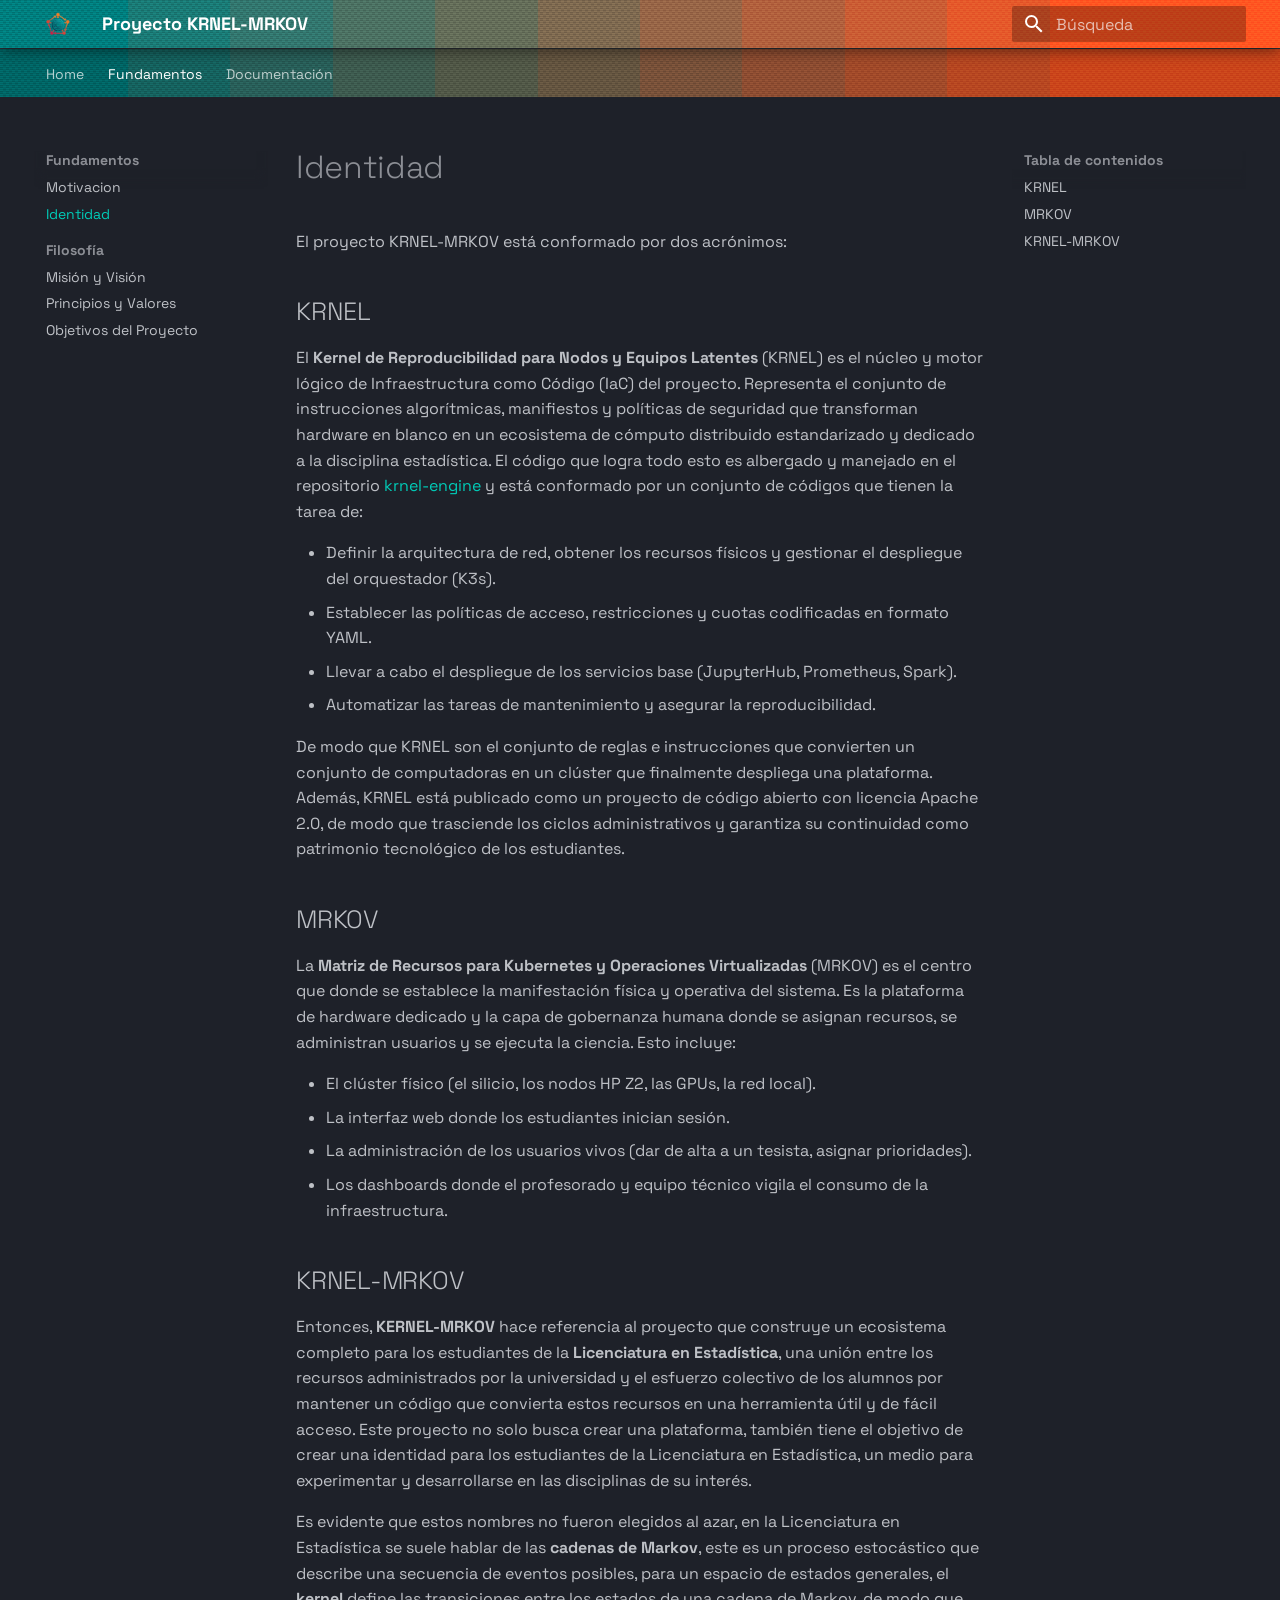
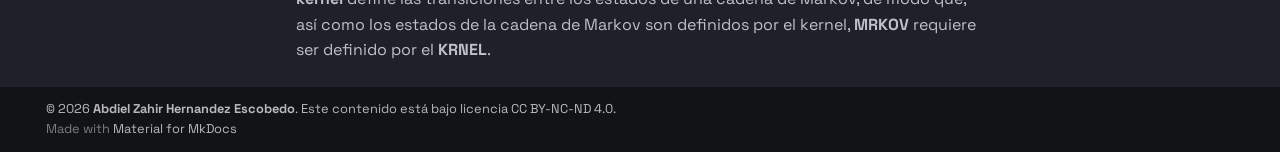
==== commit dfca990e: "Deployed 600c37d with MkDocs version: 1.6.1" ====
--- a/fundamentos/identidad/index.html
+++ b/fundamentos/identidad/index.html
@@ -825,14 +825,14 @@
 <h1 id="identidad">Identidad</h1>
 <p>El proyecto KRNEL-MRKOV está conformado por dos acrónimos:</p>
 <h2 id="krnel">KRNEL</h2>
-<p>El <strong>Kernel de Reproducibilidad para Nodos y Equipos Latentes</strong> (KRNEL) es el núcleo y motor lógico de Infraestructura como Código (IaC) del proyecto. Representa el conjunto de instrucciones algorítmicas, manifiestos y políticas de seguridad que transforman hardware en blanco en un ecosistema de cómputo distribuido estandarizado y dedicado a la disciplina estadística.El código que logra todo esto es albergado y manejado en el repositorio <a href="https://github.com/abdzher/krnel-engine">krnel-engine</a> y está conformado por un conjunto de códigos que tienen la tarea de:</p>
+<p>El <strong>Kernel de Reproducibilidad para Nodos y Equipos Latentes</strong> (KRNEL) es el núcleo y motor lógico de Infraestructura como Código (IaC) del proyecto. Representa el conjunto de instrucciones algorítmicas, manifiestos y políticas de seguridad que transforman hardware en blanco en un ecosistema de cómputo distribuido estandarizado y dedicado a la disciplina estadística. El código que logra todo esto es albergado y manejado en el repositorio <a href="https://github.com/abdzher/krnel-engine">krnel-engine</a> y está conformado por un conjunto de códigos que tienen la tarea de:</p>
 <ul>
 <li>Definir la arquitectura de red, obtener los recursos físicos y gestionar el despliegue del orquestador (K3s).</li>
 <li>Establecer las políticas de acceso, restricciones y cuotas codificadas en formato YAML.</li>
 <li>Llevar a cabo el despliegue de los servicios base (JupyterHub, Prometheus, Spark).</li>
 <li>Automatizar las tareas de mantenimiento y asegurar la reproducibilidad.</li>
 </ul>
-<p>De modo que KRNEL son el conjunto de reglas e instrucciones que convierten un conjunto de computadoras en un clúster que finalmente despliega una plataforma. Además, KRNEL está publicado como un proyecto de código abierto con licencia Apache 2.0, de modo que trasciende los ciclos administrativos y garantiza su continuidad como patrimonio tecnológico de los estudiantes</p>
+<p>De modo que KRNEL son el conjunto de reglas e instrucciones que convierten un conjunto de computadoras en un clúster que finalmente despliega una plataforma. Además, KRNEL está publicado como un proyecto de código abierto con licencia Apache 2.0, de modo que trasciende los ciclos administrativos y garantiza su continuidad como patrimonio tecnológico de los estudiantes.</p>
 <h2 id="mrkov">MRKOV</h2>
 <p>La <strong>Matriz de Recursos para Kubernetes y Operaciones Virtualizadas</strong> (MRKOV) es el centro que donde se establece la manifestación física y operativa del sistema. Es la plataforma de hardware dedicado y la capa de gobernanza humana donde se asignan recursos, se administran usuarios y se ejecuta la ciencia. Esto incluye:</p>
 <ul>
